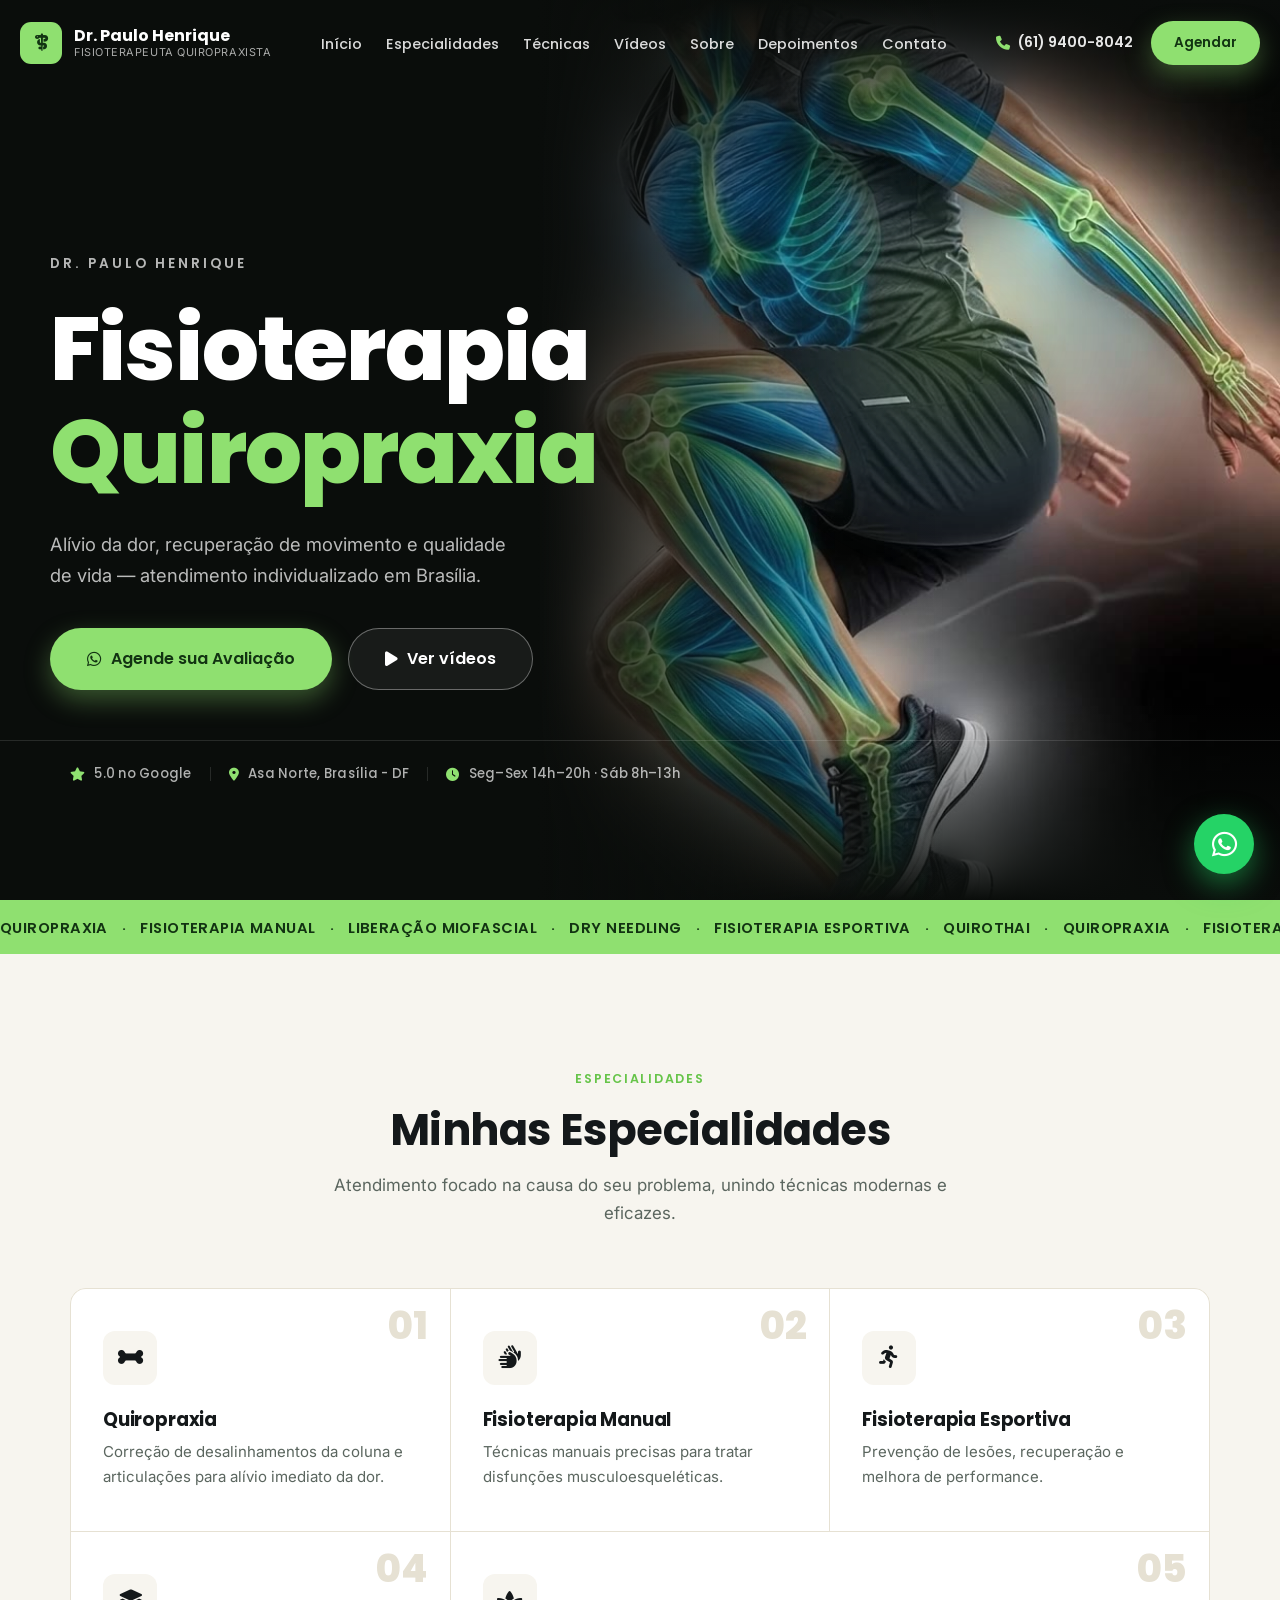
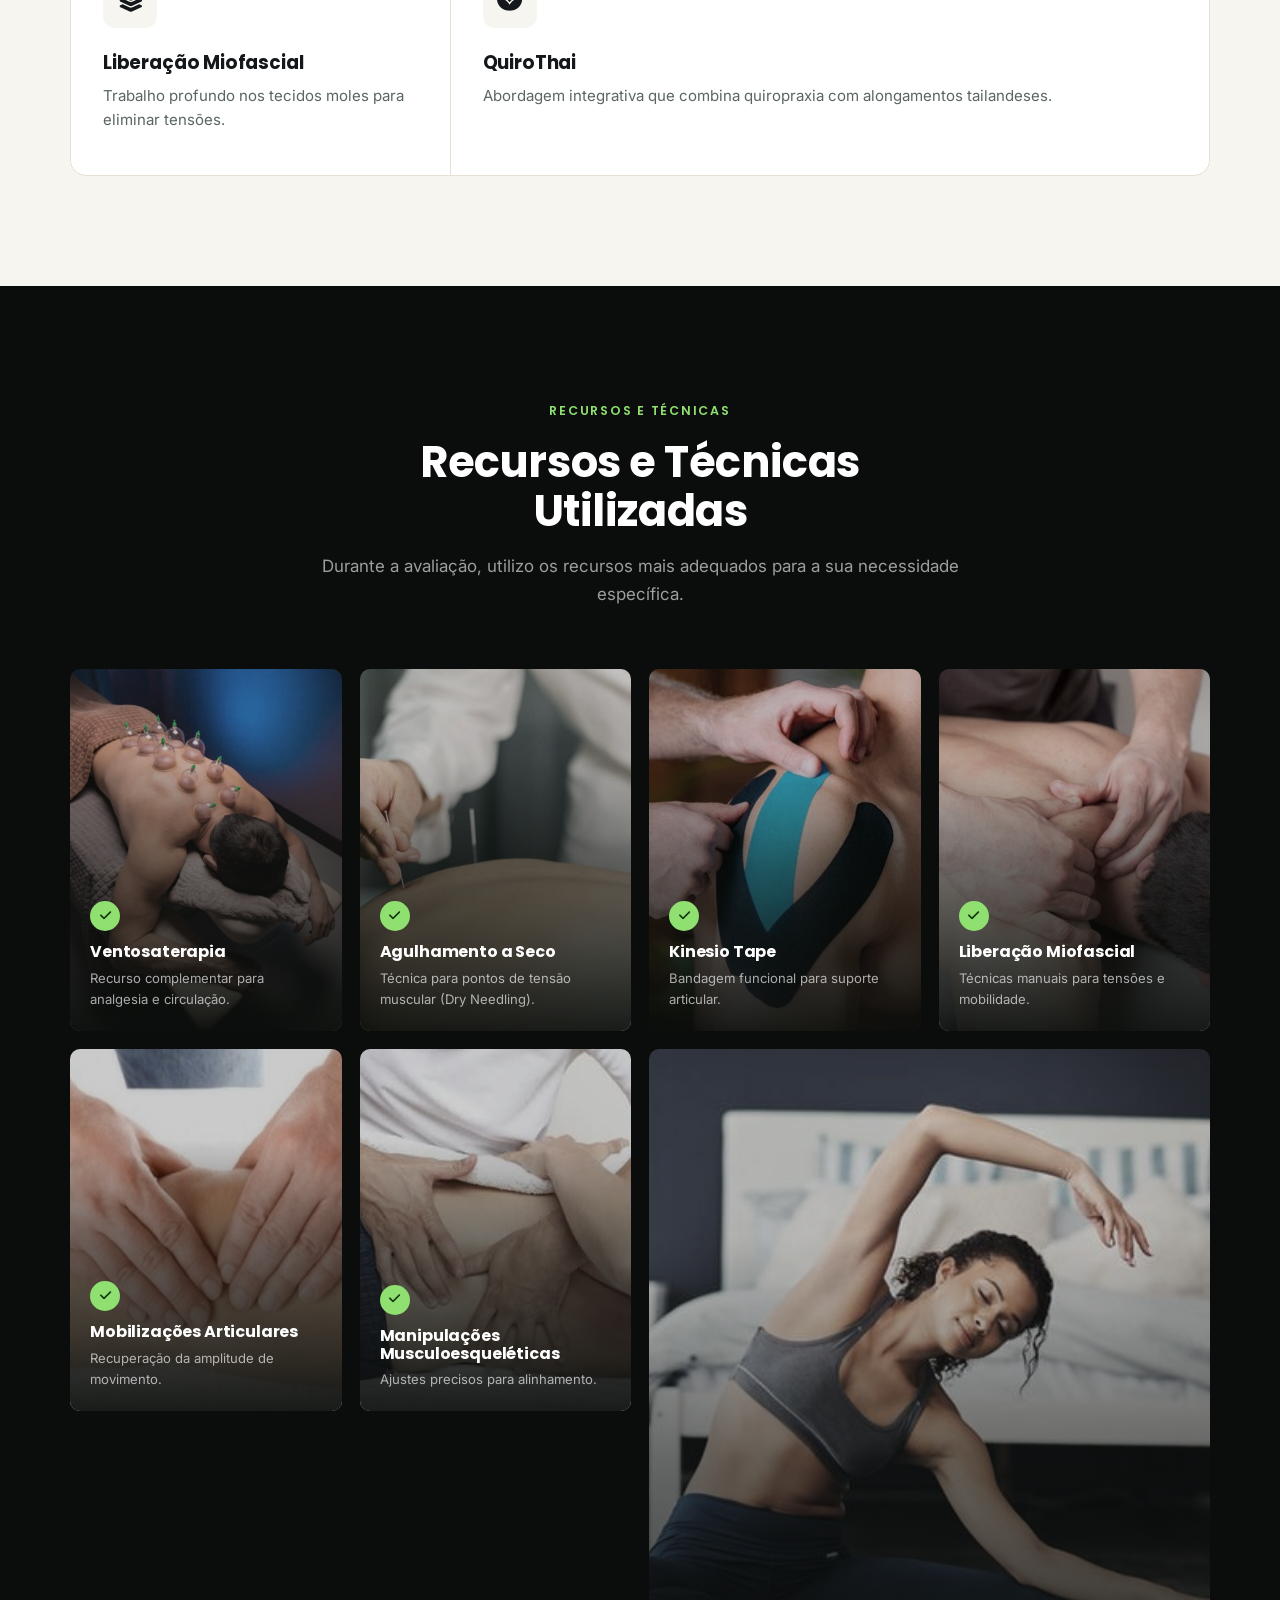
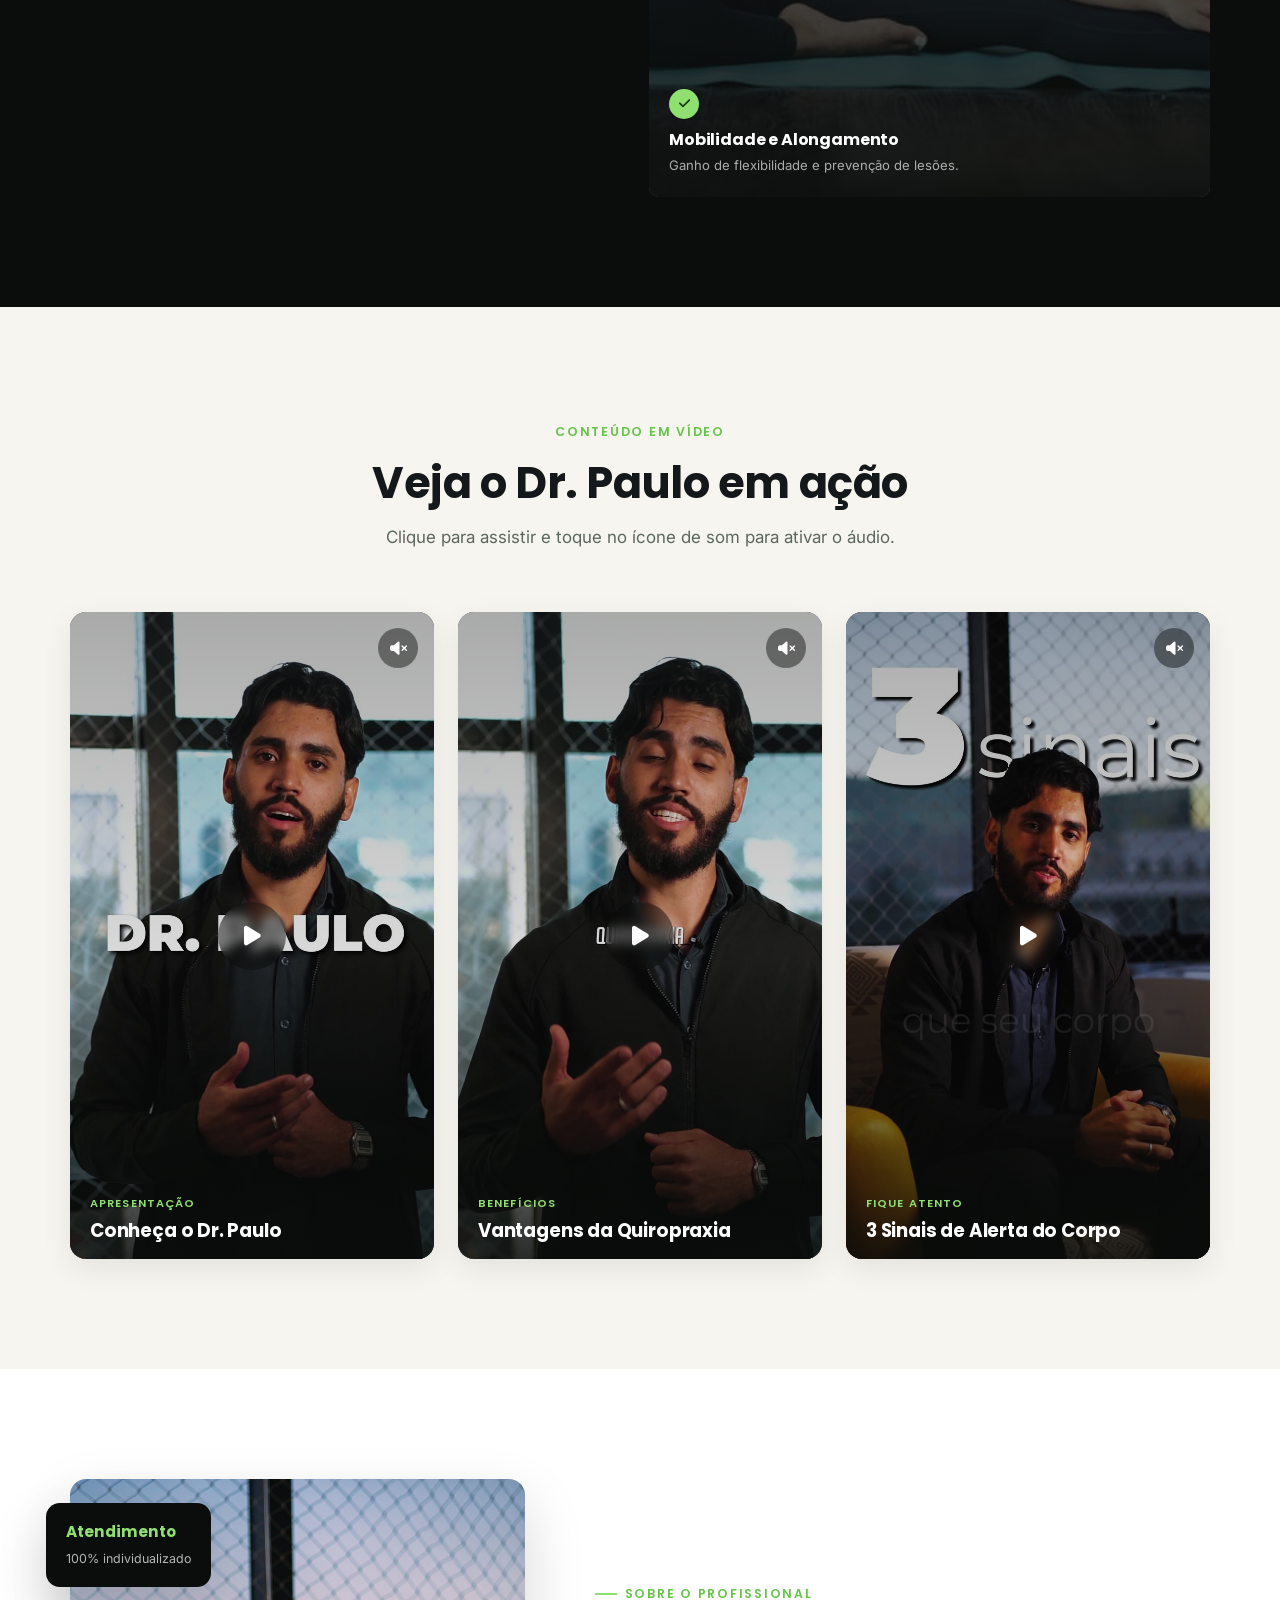
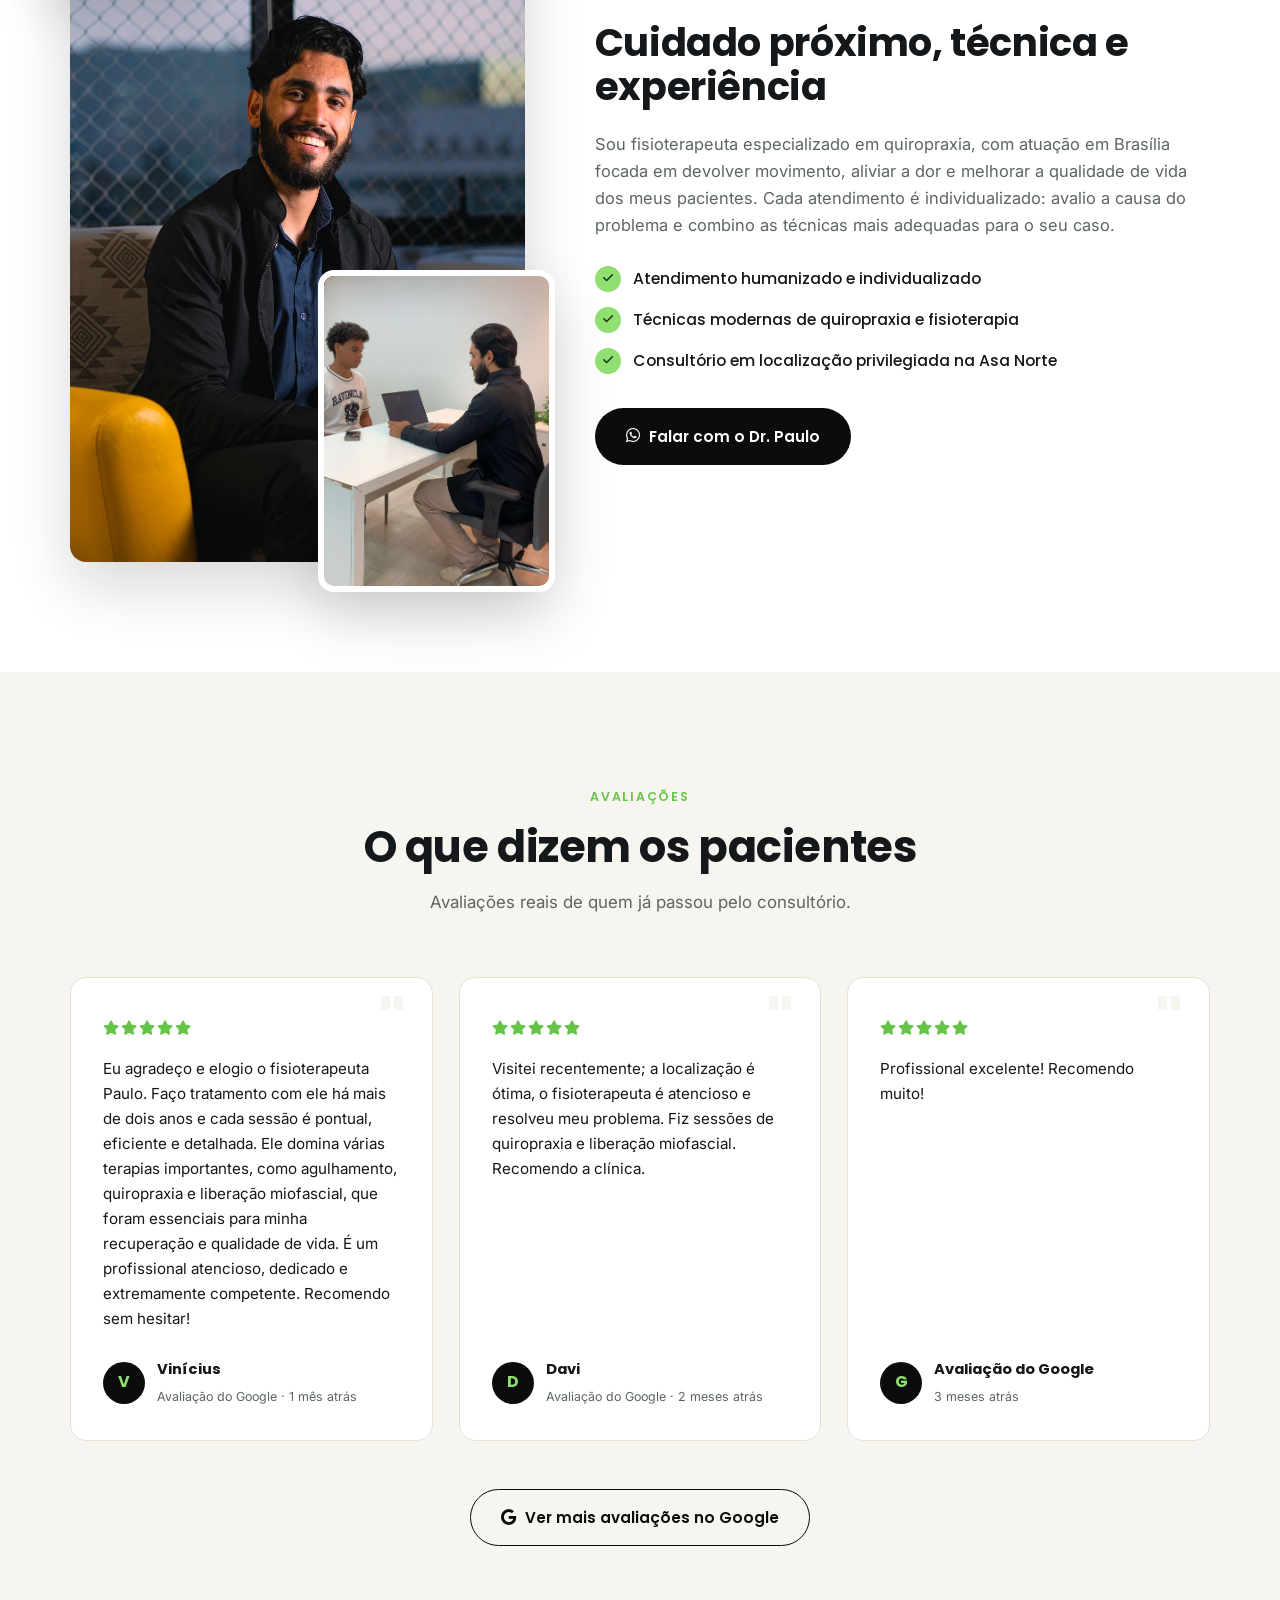
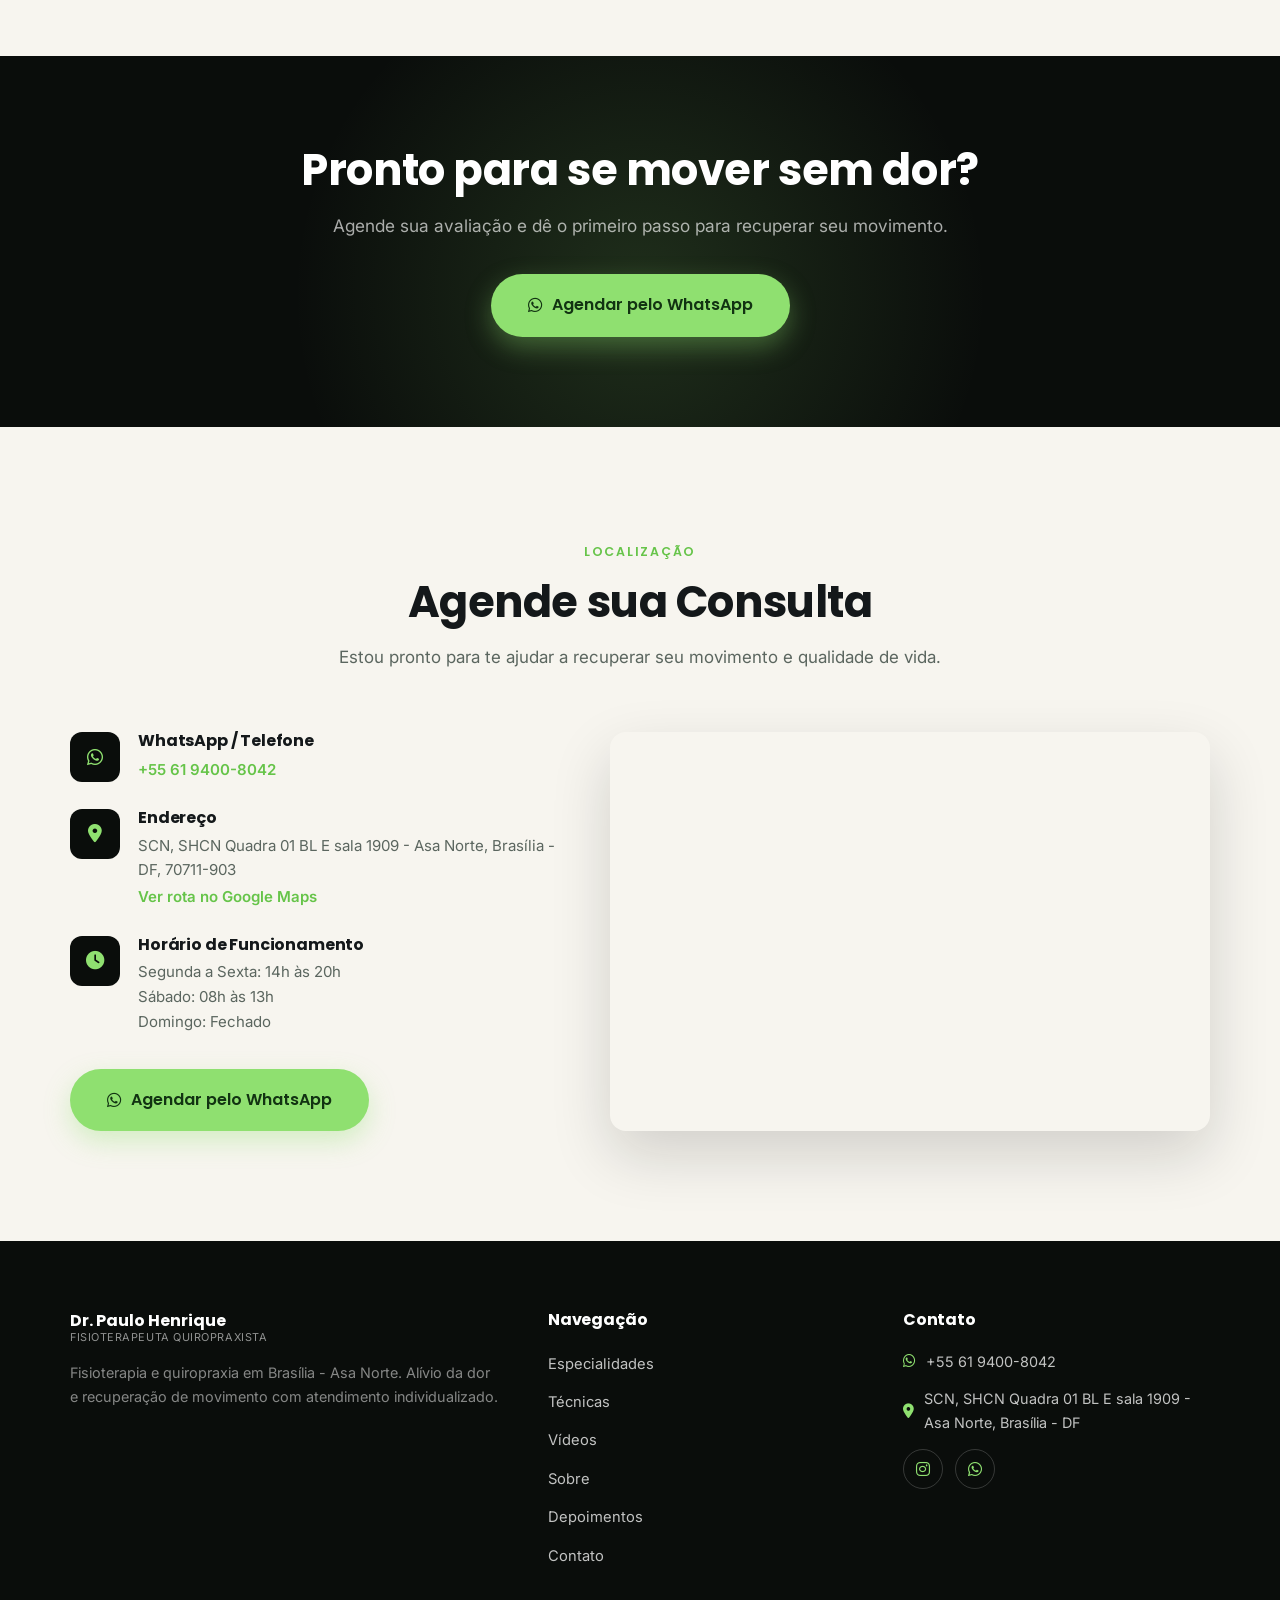
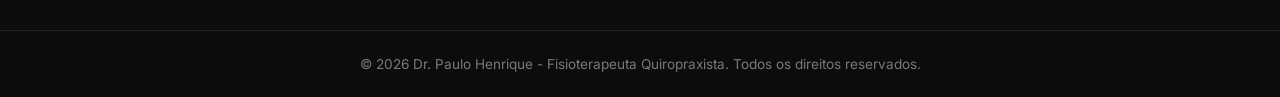
==== index.html @ fb4f1bc1 "Reformulação completa: design premium, responsivo, reels e nova paleta" ====
<!DOCTYPE html>
<html lang="pt-BR">
<head>
<meta charset="UTF-8">
<meta name="viewport" content="width=device-width, initial-scale=1.0">
<title>Dr. Paulo Henrique | Fisioterapeuta Quiropraxista em Brasília - Asa Norte</title>
<meta name="description" content="Dr. Paulo Henrique, Fisioterapeuta Quiropraxista em Brasília. Quiropraxia, fisioterapia manual, esportiva e liberação miofascial na Asa Norte. Agende sua avaliação pelo WhatsApp.">
<meta name="keywords" content="fisioterapeuta Brasília, quiropraxia Asa Norte, fisioterapia esportiva Brasília, quiropraxista DF, liberação miofascial Brasília, dry needling Brasília, fisioterapia manual Asa Norte">
<meta name="author" content="Dr. Paulo Henrique">
<meta name="robots" content="index, follow">
<link rel="canonical" href="https://drpaulohenrique.com.br/">

<meta property="og:type" content="website">
<meta property="og:title" content="Dr. Paulo Henrique | Fisioterapeuta Quiropraxista em Brasília">
<meta property="og:description" content="Alívio da dor, recuperação de movimento e qualidade de vida em Brasília. Quiropraxia, fisioterapia manual e esportiva na Asa Norte.">
<meta property="og:image" content="assets/img/dr-paulo-hero.jpg">
<meta property="og:locale" content="pt_BR">

<link rel="icon" type="image/png" href="assets/img/favicon.png">

<link rel="preconnect" href="https://fonts.googleapis.com">
<link rel="preconnect" href="https://fonts.gstatic.com" crossorigin>
<link href="https://fonts.googleapis.com/css2?family=Inter:wght@400;500;600&family=Poppins:wght@500;600;700;800;900&display=swap" rel="stylesheet">

<link rel="stylesheet" href="https://cdnjs.cloudflare.com/ajax/libs/font-awesome/6.5.1/css/all.min.css" integrity="sha512-DTOQO9RWCH3ppGqcWaEA1BIZOC6xxalwEsw9c2QQeAIftl+Vegovlnee1c9QX4TctnWMn13TZye+giMm8e2LwA==" crossorigin="anonymous" referrerpolicy="no-referrer">

<link rel="stylesheet" href="css/style.css">

<script type="application/ld+json">
{
  "@context": "https://schema.org",
  "@type": "Physician",
  "name": "Dr. Paulo Henrique - Fisioterapeuta Quiropraxista",
  "image": "assets/img/dr-paulo-hero.jpg",
  "medicalSpecialty": "Physiotherapy",
  "telephone": "+55-61-9400-8042",
  "priceRange": "$$",
  "address": {
    "@type": "PostalAddress",
    "streetAddress": "SCN, SHCN Quadra 01 BL E sala 1909 - Asa Norte",
    "addressLocality": "Brasília",
    "addressRegion": "DF",
    "postalCode": "70711-903",
    "addressCountry": "BR"
  },
  "geo": { "@type": "GeoCoordinates", "latitude": -15.7876775, "longitude": -47.8824823 },
  "url": "https://drpaulohenrique.com.br/",
  "openingHoursSpecification": [
    { "@type": "OpeningHoursSpecification", "dayOfWeek": ["Monday","Tuesday","Wednesday","Thursday","Friday"], "opens": "14:00", "closes": "20:00" },
    { "@type": "OpeningHoursSpecification", "dayOfWeek": "Saturday", "opens": "08:00", "closes": "13:00" }
  ]
}
</script>
</head>
<body>

<!-- HEADER -->
<header class="header" id="header">
  <div class="container header__inner">
    <a href="#topo" class="logo">
      <span class="logo__icon"><i class="fa-solid fa-staff-snake"></i></span>
      <span class="logo__text">Dr. Paulo Henrique<small>Fisioterapeuta Quiropraxista</small></span>
    </a>

    <nav class="nav" id="nav">
      <ul class="nav__list">
        <li><a href="#topo" class="nav__link">Início</a></li>
        <li><a href="#especialidades" class="nav__link">Especialidades</a></li>
        <li><a href="#tecnicas" class="nav__link">Técnicas</a></li>
        <li><a href="#videos" class="nav__link">Vídeos</a></li>
        <li><a href="#sobre" class="nav__link">Sobre</a></li>
        <li><a href="#depoimentos" class="nav__link">Depoimentos</a></li>
        <li><a href="#contato" class="nav__link">Contato</a></li>
      </ul>
    </nav>

    <div class="header__actions">
      <a href="tel:+556194008042" class="header__phone"><i class="fa-solid fa-phone"></i> (61) 9400-8042</a>
      <a href="https://wa.me/556194008042?text=Ol%C3%A1%2C%20Dr.%20Paulo%21%20Gostaria%20de%20agendar%20uma%20avalia%C3%A7%C3%A3o." target="_blank" rel="noopener" class="btn btn--accent btn--sm">Agendar</a>
      <button class="nav__toggle" id="navToggle" aria-label="Abrir menu">
        <span></span><span></span><span></span>
      </button>
    </div>
  </div>
</header>

<main id="topo">

  <!-- HERO -->
  <section class="hero">
    <div class="hero__curtain"></div>

    <div class="hero__video-wrap">
      <video class="hero__video" autoplay muted loop playsinline poster="assets/img/hero-movimento-poster.jpg">
        <source src="assets/video/hero-movimento.mp4" type="video/mp4">
      </video>
      <div class="hero__video-fade"></div>
      <div class="hero__glow"></div>
    </div>

    <div class="container hero__inner">
      <div class="hero__content">
        <span class="hero__kicker">Dr. Paulo Henrique</span>
        <h1 class="hero__title">
          <span class="hero__title-line">Fisioterapia</span>
          <span class="hero__title-line hero__title-line--accent">Quiropraxia</span>
        </h1>
        <p class="hero__subtitle">Alívio da dor, recuperação de movimento e qualidade de vida — atendimento individualizado em Brasília.</p>

        <div class="hero__cta">
          <a href="https://wa.me/556194008042?text=Ol%C3%A1%2C%20Dr.%20Paulo%21%20Gostaria%20de%20agendar%20uma%20avalia%C3%A7%C3%A3o." target="_blank" rel="noopener" class="btn btn--accent btn--lg">
            <i class="fa-brands fa-whatsapp"></i> Agende sua Avaliação
          </a>
          <a href="#videos" class="btn btn--ghost btn--lg">
            <i class="fa-solid fa-play"></i> Ver vídeos
          </a>
        </div>
      </div>
    </div>

    <div class="hero__meta">
      <div class="container hero__meta-inner">
        <span class="hero__meta-item"><i class="fa-solid fa-star"></i> 5.0 no Google</span>
        <span class="hero__meta-divider"></span>
        <span class="hero__meta-item"><i class="fa-solid fa-location-dot"></i> Asa Norte, Brasília - DF</span>
        <span class="hero__meta-divider"></span>
        <span class="hero__meta-item"><i class="fa-solid fa-clock"></i> Seg–Sex 14h–20h · Sáb 8h–13h</span>
      </div>
    </div>
  </section>

  <!-- MARQUEE -->
  <div class="marquee">
    <div class="marquee__track">
      <span>Quiropraxia</span><span>·</span><span>Fisioterapia Manual</span><span>·</span><span>Liberação Miofascial</span><span>·</span><span>Dry Needling</span><span>·</span><span>Fisioterapia Esportiva</span><span>·</span><span>QuiroThai</span><span>·</span>
      <span>Quiropraxia</span><span>·</span><span>Fisioterapia Manual</span><span>·</span><span>Liberação Miofascial</span><span>·</span><span>Dry Needling</span><span>·</span><span>Fisioterapia Esportiva</span><span>·</span><span>QuiroThai</span><span>·</span>
    </div>
  </div>

  <!-- ESPECIALIDADES -->
  <section class="section" id="especialidades">
    <div class="container">
      <div class="section__head">
        <span class="eyebrow">Especialidades</span>
        <h2>Minhas Especialidades</h2>
        <p>Atendimento focado na causa do seu problema, unindo técnicas modernas e eficazes.</p>
      </div>

      <div class="cards-grid">
        <article class="card">
          <span class="card__num">01</span>
          <div class="card__icon"><i class="fa-solid fa-bone"></i></div>
          <h3>Quiropraxia</h3>
          <p>Correção de desalinhamentos da coluna e articulações para alívio imediato da dor.</p>
        </article>
        <article class="card">
          <span class="card__num">02</span>
          <div class="card__icon"><i class="fa-solid fa-hands"></i></div>
          <h3>Fisioterapia Manual</h3>
          <p>Técnicas manuais precisas para tratar disfunções musculoesqueléticas.</p>
        </article>
        <article class="card">
          <span class="card__num">03</span>
          <div class="card__icon"><i class="fa-solid fa-person-running"></i></div>
          <h3>Fisioterapia Esportiva</h3>
          <p>Prevenção de lesões, recuperação e melhora de performance.</p>
        </article>
        <article class="card">
          <span class="card__num">04</span>
          <div class="card__icon"><i class="fa-solid fa-layer-group"></i></div>
          <h3>Liberação Miofascial</h3>
          <p>Trabalho profundo nos tecidos moles para eliminar tensões.</p>
        </article>
        <article class="card">
          <span class="card__num">05</span>
          <div class="card__icon"><i class="fa-solid fa-spa"></i></div>
          <h3>QuiroThai</h3>
          <p>Abordagem integrativa que combina quiropraxia com alongamentos tailandeses.</p>
        </article>
      </div>
    </div>
  </section>

  <!-- RECURSOS E TÉCNICAS -->
  <section class="section section--dark" id="tecnicas">
    <div class="container">
      <div class="section__head section__head--dark">
        <span class="eyebrow eyebrow--light">Recursos e Técnicas</span>
        <h2>Recursos e Técnicas Utilizadas</h2>
        <p>Durante a avaliação, utilizo os recursos mais adequados para a sua necessidade específica.</p>
      </div>

      <div class="tech-grid">
        <div class="tech-tile">
          <img src="assets/img/ventosaterapia.jpg" alt="Ventosaterapia aplicada pelo Dr. Paulo Henrique" loading="lazy">
          <div class="tech-tile__overlay">
            <span class="tech-tile__check"><i class="fa-solid fa-check"></i></span>
            <h3>Ventosaterapia</h3>
            <p>Recurso complementar para analgesia e circulação.</p>
          </div>
        </div>
        <div class="tech-tile">
          <img src="assets/img/agulhamento-seco.jpg" alt="Agulhamento a seco (Dry Needling)" loading="lazy">
          <div class="tech-tile__overlay">
            <span class="tech-tile__check"><i class="fa-solid fa-check"></i></span>
            <h3>Agulhamento a Seco</h3>
            <p>Técnica para pontos de tensão muscular (Dry Needling).</p>
          </div>
        </div>
        <div class="tech-tile">
          <img src="assets/img/kinesio-tape.jpg" alt="Aplicação de Kinesio Tape" loading="lazy">
          <div class="tech-tile__overlay">
            <span class="tech-tile__check"><i class="fa-solid fa-check"></i></span>
            <h3>Kinesio Tape</h3>
            <p>Bandagem funcional para suporte articular.</p>
          </div>
        </div>
        <div class="tech-tile">
          <img src="assets/img/liberacao-miofascial.jpg" alt="Liberação miofascial" loading="lazy">
          <div class="tech-tile__overlay">
            <span class="tech-tile__check"><i class="fa-solid fa-check"></i></span>
            <h3>Liberação Miofascial</h3>
            <p>Técnicas manuais para tensões e mobilidade.</p>
          </div>
        </div>
        <div class="tech-tile">
          <img src="assets/img/mobilizacao-articular.jpg" alt="Mobilização articular manual" loading="lazy">
          <div class="tech-tile__overlay">
            <span class="tech-tile__check"><i class="fa-solid fa-check"></i></span>
            <h3>Mobilizações Articulares</h3>
            <p>Recuperação da amplitude de movimento.</p>
          </div>
        </div>
        <div class="tech-tile">
          <img src="assets/img/quiropraxia.jpg" alt="Manipulação musculoesquelética / quiropraxia" loading="lazy">
          <div class="tech-tile__overlay">
            <span class="tech-tile__check"><i class="fa-solid fa-check"></i></span>
            <h3>Manipulações Musculoesqueléticas</h3>
            <p>Ajustes precisos para alinhamento.</p>
          </div>
        </div>
        <div class="tech-tile tech-tile--wide">
          <img src="assets/img/alongamento.jpg" alt="Técnicas de mobilidade e alongamento" loading="lazy">
          <div class="tech-tile__overlay">
            <span class="tech-tile__check"><i class="fa-solid fa-check"></i></span>
            <h3>Mobilidade e Alongamento</h3>
            <p>Ganho de flexibilidade e prevenção de lesões.</p>
          </div>
        </div>
      </div>
    </div>
  </section>

  <!-- VÍDEOS / REELS -->
  <section class="section" id="videos">
    <div class="container">
      <div class="section__head">
        <span class="eyebrow">Conteúdo em vídeo</span>
        <h2>Veja o Dr. Paulo em ação</h2>
        <p>Clique para assistir e toque no ícone de som para ativar o áudio.</p>
      </div>

      <div class="reels-grid">
        <article class="reel-card" data-reel>
          <video class="reel-card__video" muted loop playsinline preload="none" poster="assets/img/reel-1-poster.jpg" data-src="assets/video/reel-1-apresentacao.mp4"></video>
          <div class="reel-card__gradient"></div>
          <button class="reel-card__sound" data-sound-toggle aria-label="Ativar som"><i class="fa-solid fa-volume-xmark"></i></button>
          <button class="reel-card__play" data-play-toggle aria-label="Reproduzir vídeo"><i class="fa-solid fa-play"></i></button>
          <div class="reel-card__info">
            <span class="reel-card__tag">Apresentação</span>
            <h3>Conheça o Dr. Paulo</h3>
          </div>
        </article>

        <article class="reel-card" data-reel>
          <video class="reel-card__video" muted loop playsinline preload="none" poster="assets/img/reel-2-poster.jpg" data-src="assets/video/reel-2-vantagens.mp4"></video>
          <div class="reel-card__gradient"></div>
          <button class="reel-card__sound" data-sound-toggle aria-label="Ativar som"><i class="fa-solid fa-volume-xmark"></i></button>
          <button class="reel-card__play" data-play-toggle aria-label="Reproduzir vídeo"><i class="fa-solid fa-play"></i></button>
          <div class="reel-card__info">
            <span class="reel-card__tag">Benefícios</span>
            <h3>Vantagens da Quiropraxia</h3>
          </div>
        </article>

        <article class="reel-card" data-reel>
          <video class="reel-card__video" muted loop playsinline preload="none" poster="assets/img/reel-3-poster.jpg" data-src="assets/video/reel-3-sinais.mp4"></video>
          <div class="reel-card__gradient"></div>
          <button class="reel-card__sound" data-sound-toggle aria-label="Ativar som"><i class="fa-solid fa-volume-xmark"></i></button>
          <button class="reel-card__play" data-play-toggle aria-label="Reproduzir vídeo"><i class="fa-solid fa-play"></i></button>
          <div class="reel-card__info">
            <span class="reel-card__tag">Fique atento</span>
            <h3>3 Sinais de Alerta do Corpo</h3>
          </div>
        </article>
      </div>
    </div>
  </section>

  <!-- SOBRE -->
  <section class="section section--alt" id="sobre">
    <div class="container about__inner">
      <div class="about__media">
        <img src="assets/img/dr-paulo-sobre.jpg" alt="Dr. Paulo Henrique, fisioterapeuta e quiropraxista" loading="lazy">
        <img src="assets/img/consultorio-atendimento.jpg" alt="Dr. Paulo Henrique atendendo paciente em consultório em Brasília" class="about__media-sub" loading="lazy">
        <div class="about__badge">
          <strong>Atendimento</strong>
          <span>100% individualizado</span>
        </div>
      </div>
      <div class="about__content">
        <span class="eyebrow">Sobre o profissional</span>
        <h2>Cuidado próximo, técnica e experiência</h2>
        <p>Sou fisioterapeuta especializado em quiropraxia, com atuação em Brasília focada em devolver movimento, aliviar a dor e melhorar a qualidade de vida dos meus pacientes. Cada atendimento é individualizado: avalio a causa do problema e combino as técnicas mais adequadas para o seu caso.</p>
        <ul class="about__list">
          <li><i class="fa-solid fa-check"></i> Atendimento humanizado e individualizado</li>
          <li><i class="fa-solid fa-check"></i> Técnicas modernas de quiropraxia e fisioterapia</li>
          <li><i class="fa-solid fa-check"></i> Consultório em localização privilegiada na Asa Norte</li>
        </ul>
        <a href="https://wa.me/556194008042?text=Ol%C3%A1%2C%20Dr.%20Paulo%21%20Gostaria%20de%20agendar%20uma%20avalia%C3%A7%C3%A3o." target="_blank" rel="noopener" class="btn btn--primary">
          <i class="fa-brands fa-whatsapp"></i> Falar com o Dr. Paulo
        </a>
      </div>
    </div>
  </section>

  <!-- DEPOIMENTOS -->
  <section class="section" id="depoimentos">
    <div class="container">
      <div class="section__head">
        <span class="eyebrow">Avaliações</span>
        <h2>O que dizem os pacientes</h2>
        <p>Avaliações reais de quem já passou pelo consultório.</p>
      </div>

      <div class="testimonials-grid">
        <article class="testimonial">
          <span class="testimonial__quote">"</span>
          <div class="testimonial__stars">
            <i class="fa-solid fa-star"></i><i class="fa-solid fa-star"></i><i class="fa-solid fa-star"></i><i class="fa-solid fa-star"></i><i class="fa-solid fa-star"></i>
          </div>
          <p>Eu agradeço e elogio o fisioterapeuta Paulo. Faço tratamento com ele há mais de dois anos e cada sessão é pontual, eficiente e detalhada. Ele domina várias terapias importantes, como agulhamento, quiropraxia e liberação miofascial, que foram essenciais para minha recuperação e qualidade de vida. É um profissional atencioso, dedicado e extremamente competente. Recomendo sem hesitar!</p>
          <div class="testimonial__author">
            <span class="testimonial__avatar">V</span>
            <div>
              <strong>Vinícius</strong>
              <small>Avaliação do Google · 1 mês atrás</small>
            </div>
          </div>
        </article>

        <article class="testimonial">
          <span class="testimonial__quote">"</span>
          <div class="testimonial__stars">
            <i class="fa-solid fa-star"></i><i class="fa-solid fa-star"></i><i class="fa-solid fa-star"></i><i class="fa-solid fa-star"></i><i class="fa-solid fa-star"></i>
          </div>
          <p>Visitei recentemente; a localização é ótima, o fisioterapeuta é atencioso e resolveu meu problema. Fiz sessões de quiropraxia e liberação miofascial. Recomendo a clínica.</p>
          <div class="testimonial__author">
            <span class="testimonial__avatar">D</span>
            <div>
              <strong>Davi</strong>
              <small>Avaliação do Google · 2 meses atrás</small>
            </div>
          </div>
        </article>

        <article class="testimonial">
          <span class="testimonial__quote">"</span>
          <div class="testimonial__stars">
            <i class="fa-solid fa-star"></i><i class="fa-solid fa-star"></i><i class="fa-solid fa-star"></i><i class="fa-solid fa-star"></i><i class="fa-solid fa-star"></i>
          </div>
          <p>Profissional excelente! Recomendo muito!</p>
          <div class="testimonial__author">
            <span class="testimonial__avatar">G</span>
            <div>
              <strong>Avaliação do Google</strong>
              <small>3 meses atrás</small>
            </div>
          </div>
        </article>
      </div>

      <div class="testimonials-cta">
        <a href="https://www.google.com/maps/place/Dr.+Paulo+Henrique+%7C+Fisioterapeuta+Quiropraxista/@-15.7876775,-47.8824823,901m/data=!3m2!1e3!4b1!4m6!3m5!1s0x935a3b0025c4c289:0x2cf89ba0f6b8737b!8m2!3d-15.7876775!4d-47.8824823!16s%2Fg%2F11x6wg4_vq?entry=ttu" target="_blank" rel="noopener" class="btn btn--outline">
          <i class="fa-brands fa-google"></i> Ver mais avaliações no Google
        </a>
      </div>
    </div>
  </section>

  <!-- CTA BAND -->
  <section class="cta-band">
    <div class="container cta-band__inner">
      <h2>Pronto para se mover sem dor?</h2>
      <p>Agende sua avaliação e dê o primeiro passo para recuperar seu movimento.</p>
      <a href="https://wa.me/556194008042?text=Ol%C3%A1%2C%20Dr.%20Paulo%21%20Gostaria%20de%20agendar%20uma%20avalia%C3%A7%C3%A3o." target="_blank" rel="noopener" class="btn btn--accent btn--lg">
        <i class="fa-brands fa-whatsapp"></i> Agendar pelo WhatsApp
      </a>
    </div>
  </section>

  <!-- CONTATO -->
  <section class="section" id="contato">
    <div class="container">
      <div class="section__head">
        <span class="eyebrow">Localização</span>
        <h2>Agende sua Consulta</h2>
        <p>Estou pronto para te ajudar a recuperar seu movimento e qualidade de vida.</p>
      </div>

      <div class="contact__grid">
        <div class="contact__info">
          <div class="info-item">
            <div class="info-item__icon"><i class="fa-brands fa-whatsapp"></i></div>
            <div>
              <h3>WhatsApp / Telefone</h3>
              <a href="https://wa.me/556194008042" target="_blank" rel="noopener">+55 61 9400-8042</a>
            </div>
          </div>
          <div class="info-item">
            <div class="info-item__icon"><i class="fa-solid fa-location-dot"></i></div>
            <div>
              <h3>Endereço</h3>
              <p>SCN, SHCN Quadra 01 BL E sala 1909 - Asa Norte, Brasília - DF, 70711-903</p>
              <a href="https://www.google.com/maps/place/Dr.+Paulo+Henrique+%7C+Fisioterapeuta+Quiropraxista/@-15.7876775,-47.8824823,901m/data=!3m2!1e3!4b1!4m6!3m5!1s0x935a3b0025c4c289:0x2cf89ba0f6b8737b!8m2!3d-15.7876775!4d-47.8824823!16s%2Fg%2F11x6wg4_vq?entry=ttu" target="_blank" rel="noopener">Ver rota no Google Maps</a>
            </div>
          </div>
          <div class="info-item">
            <div class="info-item__icon"><i class="fa-solid fa-clock"></i></div>
            <div>
              <h3>Horário de Funcionamento</h3>
              <p>Segunda a Sexta: 14h às 20h<br>Sábado: 08h às 13h<br>Domingo: Fechado</p>
            </div>
          </div>

          <a href="https://wa.me/556194008042?text=Ol%C3%A1%2C%20Dr.%20Paulo%21%20Gostaria%20de%20agendar%20uma%20avalia%C3%A7%C3%A3o." target="_blank" rel="noopener" class="btn btn--accent btn--lg contact__cta">
            <i class="fa-brands fa-whatsapp"></i> Agendar pelo WhatsApp
          </a>
        </div>

        <div class="contact__map">
          <iframe
            src="https://www.google.com/maps?q=-15.7876775,-47.8824823&z=16&output=embed"
            width="100%" height="100%" style="border:0;" allowfullscreen="" loading="lazy"
            referrerpolicy="no-referrer-when-downgrade"
            title="Localização do consultório do Dr. Paulo Henrique na Asa Norte, Brasília">
          </iframe>
        </div>
      </div>
    </div>
  </section>

</main>

<!-- FOOTER -->
<footer class="footer">
  <div class="container footer__inner">
    <div class="footer__brand">
      <span class="logo__text logo__text--light">Dr. Paulo Henrique<small>Fisioterapeuta Quiropraxista</small></span>
      <p>Fisioterapia e quiropraxia em Brasília - Asa Norte. Alívio da dor e recuperação de movimento com atendimento individualizado.</p>
    </div>

    <div class="footer__links">
      <h4>Navegação</h4>
      <ul>
        <li><a href="#especialidades">Especialidades</a></li>
        <li><a href="#tecnicas">Técnicas</a></li>
        <li><a href="#videos">Vídeos</a></li>
        <li><a href="#sobre">Sobre</a></li>
        <li><a href="#depoimentos">Depoimentos</a></li>
        <li><a href="#contato">Contato</a></li>
      </ul>
    </div>

    <div class="footer__contact">
      <h4>Contato</h4>
      <p><i class="fa-brands fa-whatsapp"></i> +55 61 9400-8042</p>
      <p><i class="fa-solid fa-location-dot"></i> SCN, SHCN Quadra 01 BL E sala 1909 - Asa Norte, Brasília - DF</p>
      <div class="footer__social">
        <a href="#" aria-label="Instagram"><i class="fa-brands fa-instagram"></i></a>
        <a href="https://wa.me/556194008042" target="_blank" rel="noopener" aria-label="WhatsApp"><i class="fa-brands fa-whatsapp"></i></a>
      </div>
    </div>
  </div>
  <div class="footer__bottom">
    <div class="container">
      <p>&copy; <span id="year"></span> Dr. Paulo Henrique - Fisioterapeuta Quiropraxista. Todos os direitos reservados.</p>
    </div>
  </div>
</footer>

<!-- WHATSAPP FLUTUANTE -->
<a href="https://wa.me/556194008042?text=Ol%C3%A1%2C%20Dr.%20Paulo%21%20Gostaria%20de%20agendar%20uma%20avalia%C3%A7%C3%A3o." target="_blank" rel="noopener" class="whatsapp-float" aria-label="Falar no WhatsApp">
  <i class="fa-brands fa-whatsapp"></i>
</a>

<script src="js/script.js"></script>
</body>
</html>
---- css/style.css ----
/* ==========================================================================
   Dr. Paulo Henrique - Fisioterapeuta Quiropraxista
   Premium editorial design system
   ========================================================================== */

:root {
  --ink: #0A0D0B;
  --ink-soft: #12160F;
  --ink-line: rgba(255,255,255,0.12);
  --paper: #F7F5EF;
  --white: #FFFFFF;
  --text-dark: #14181A;
  --text-muted: #5B665F;
  --line: #E6E1D3;

  --accent: #8FE070;
  --accent-dark: #66C449;
  --accent-ink: #123312;
  --cyan: #4DD9E8;

  --font-display: 'Poppins', sans-serif;
  --font-body: 'Inter', sans-serif;

  --radius: 16px;
  --radius-sm: 10px;
  --shadow: 0 10px 30px rgba(10, 13, 11, 0.08);
  --shadow-lg: 0 24px 60px rgba(10, 13, 11, 0.16);
  --ease: cubic-bezier(.16,1,.3,1);
}

* { margin: 0; padding: 0; box-sizing: border-box; }

html { scroll-behavior: smooth; overflow-x: hidden; }

body {
  font-family: var(--font-body);
  color: var(--text-dark);
  background: var(--paper);
  line-height: 1.65;
  overflow-x: hidden;
  width: 100%;
}

img { max-width: 100%; display: block; }
a { text-decoration: none; color: inherit; }
ul { list-style: none; }

h1, h2, h3, h4 { font-family: var(--font-display); color: var(--text-dark); line-height: 1.15; font-weight: 700; letter-spacing: -0.01em; }

.container {
  width: 100%;
  max-width: 1180px;
  margin: 0 auto;
  padding: 0 20px;
}

/* ---------- Buttons ---------- */
.btn {
  display: inline-flex;
  align-items: center;
  justify-content: center;
  gap: 9px;
  padding: 15px 30px;
  border-radius: 50px;
  font-family: var(--font-display);
  font-weight: 600;
  font-size: 0.95rem;
  border: 1.5px solid transparent;
  cursor: pointer;
  transition: transform 0.25s var(--ease), box-shadow 0.25s var(--ease), background 0.25s var(--ease), color 0.25s var(--ease), border-color 0.25s var(--ease);
  white-space: nowrap;
}
.btn i { font-size: 1.05em; }
.btn--accent {
  background: var(--accent);
  color: var(--accent-ink);
  box-shadow: 0 10px 26px rgba(143, 224, 112, 0.35);
}
.btn--accent:hover { background: var(--accent-dark); transform: translateY(-2px); box-shadow: 0 14px 30px rgba(143, 224, 112, 0.45); }
.btn--primary { background: var(--ink); color: var(--white); }
.btn--primary:hover { background: var(--ink-soft); transform: translateY(-2px); }
.btn--outline { border-color: var(--ink); color: var(--ink); background: transparent; }
.btn--outline:hover { background: var(--ink); color: var(--white); }
.btn--ghost { border-color: rgba(255,255,255,0.35); color: var(--white); background: rgba(255,255,255,0.06); backdrop-filter: blur(6px); }
.btn--ghost:hover { border-color: var(--white); background: rgba(255,255,255,0.14); transform: translateY(-2px); }
.btn--lg { padding: 17px 36px; font-size: 1rem; }
.btn--sm { padding: 10px 22px; font-size: 0.85rem; }

/* ---------- Section shell ---------- */
.eyebrow {
  display: inline-flex;
  align-items: center;
  gap: 8px;
  font-family: var(--font-display);
  font-weight: 600;
  font-size: 0.78rem;
  letter-spacing: 0.14em;
  text-transform: uppercase;
  color: var(--accent-dark);
  margin-bottom: 16px;
}
.eyebrow::before { content: ''; width: 22px; height: 2px; background: var(--accent); display: inline-block; }
.eyebrow--light { color: var(--accent); }

.section { padding: 110px 0; }
.section--alt { background: var(--white); }
.section--dark { background: var(--ink); color: rgba(255,255,255,0.85); }
.section--dark h2, .section--dark h3 { color: var(--white); }

.section__head { max-width: 640px; margin: 0 auto 60px; text-align: center; }
.section__head .eyebrow { justify-content: center; }
.section__head .eyebrow::before { display: none; }
.section__head h2 { font-size: clamp(2rem, 3.4vw, 2.7rem); margin-bottom: 16px; }
.section__head p { color: var(--text-muted); font-size: 1.06rem; }
.section__head--dark p { color: rgba(255,255,255,0.6); }

/* ==========================================================================
   HEADER
   ========================================================================== */
.header {
  position: fixed;
  top: 0; left: 0; right: 0;
  z-index: 1000;
  background: transparent;
  border-bottom: 1px solid transparent;
  transition: background 0.35s var(--ease), border-color 0.35s var(--ease);
}
.header.is-scrolled {
  background: rgba(247, 245, 239, 0.92);
  backdrop-filter: blur(10px);
  border-bottom: 1px solid var(--line);
}

.header .container { max-width: 1280px; }

.header__inner {
  display: flex;
  align-items: center;
  justify-content: space-between;
  height: 86px;
  gap: 16px;
}

.logo { display: flex; align-items: center; gap: 12px; flex-shrink: 0; }
.logo__icon {
  width: 42px; height: 42px;
  background: var(--accent);
  color: var(--accent-ink);
  border-radius: 11px;
  display: flex; align-items: center; justify-content: center;
  font-size: 1.1rem;
  flex-shrink: 0;
}
.logo__text {
  display: flex;
  flex-direction: column;
  font-family: var(--font-display);
  font-weight: 700;
  font-size: 1rem;
  color: var(--white);
  line-height: 1.25;
  transition: color 0.35s var(--ease);
}
.logo__text small {
  font-family: var(--font-body);
  font-weight: 400;
  font-size: 0.68rem;
  color: rgba(255,255,255,0.65);
  text-transform: uppercase;
  letter-spacing: 0.05em;
  transition: color 0.35s var(--ease);
}
.header.is-scrolled .logo__text { color: var(--text-dark); }
.header.is-scrolled .logo__text small { color: var(--text-muted); }
.logo__text--light { color: var(--white); }
.logo__text--light small { color: rgba(255,255,255,0.55); }

.nav__list { display: flex; gap: 24px; }
.nav__link {
  font-family: var(--font-display);
  font-weight: 500;
  font-size: 0.9rem;
  color: rgba(255,255,255,0.85);
  position: relative;
  padding: 6px 0;
  transition: color 0.35s var(--ease);
}
.header.is-scrolled .nav__link { color: var(--text-dark); }
.nav__link:hover { color: var(--accent); }
.nav__link::after {
  content: '';
  position: absolute;
  left: 0; bottom: 0;
  width: 0; height: 2px;
  background: var(--accent);
  transition: width 0.25s var(--ease);
}
.nav__link:hover::after { width: 100%; }

.header__actions { display: flex; align-items: center; gap: 18px; }
.header__phone {
  display: flex; align-items: center; gap: 8px;
  font-family: var(--font-display);
  font-weight: 600;
  font-size: 0.88rem;
  color: rgba(255,255,255,0.9);
  white-space: nowrap;
  transition: color 0.35s var(--ease);
}
.header.is-scrolled .header__phone { color: var(--text-dark); }
.header__phone i { color: var(--accent); }

.nav__toggle {
  display: none;
  flex-direction: column;
  justify-content: center;
  gap: 5px;
  width: 40px; height: 40px;
  background: none;
  border: none;
  cursor: pointer;
}
.nav__toggle span {
  display: block;
  height: 2px;
  width: 100%;
  background: var(--white);
  border-radius: 2px;
  transition: transform 0.25s var(--ease), opacity 0.25s var(--ease), background 0.35s var(--ease);
}
.header.is-scrolled .nav__toggle span { background: var(--text-dark); }
.nav__toggle.active span:nth-child(1) { transform: translateY(7px) rotate(45deg); }
.nav__toggle.active span:nth-child(2) { opacity: 0; }
.nav__toggle.active span:nth-child(3) { transform: translateY(-7px) rotate(-45deg); }

/* ==========================================================================
   HERO
   ========================================================================== */
.hero {
  position: relative;
  min-height: 100vh;
  background: var(--ink);
  overflow: hidden;
  display: flex;
  flex-direction: column;
  justify-content: center;
  padding-top: 86px;
}

.hero__curtain {
  position: absolute;
  inset: 0;
  background: var(--ink);
  z-index: 6;
  animation: curtainReveal 1.7s var(--ease) forwards;
  animation-delay: 0.15s;
  pointer-events: none;
}
@keyframes curtainReveal {
  0% { opacity: 1; }
  55% { opacity: 1; }
  100% { opacity: 0; visibility: hidden; }
}

.hero__video-wrap {
  position: absolute;
  top: 0; right: 0; bottom: 0;
  width: 58%;
  z-index: 1;
  animation: heroVideoIn 2s var(--ease) forwards;
  transform: scale(1.12);
  opacity: 0;
}
@keyframes heroVideoIn {
  to { transform: scale(1); opacity: 1; }
}
.hero__video {
  width: 100%; height: 100%;
  object-fit: cover;
  object-position: 70% center;
  display: block;
}
.hero__video-fade {
  position: absolute;
  inset: 0;
  background:
    linear-gradient(90deg, var(--ink) 0%, rgba(10,13,11,0.55) 22%, rgba(10,13,11,0) 55%),
    linear-gradient(0deg, var(--ink) 0%, rgba(10,13,11,0) 22%, rgba(10,13,11,0) 78%, var(--ink) 100%);
}
.hero__glow {
  position: absolute;
  top: 10%; right: 10%;
  width: 480px; height: 480px;
  background: radial-gradient(circle, rgba(143,224,112,0.22) 0%, rgba(77,217,232,0.08) 45%, transparent 72%);
  filter: blur(10px);
  pointer-events: none;
}

.hero__inner { position: relative; z-index: 3; padding: 70px 0 50px; }

.hero__content { max-width: 620px; }
.hero__content > * { opacity: 0; animation: heroTextUp 1s var(--ease) forwards; }
.hero__kicker { animation-delay: 0.55s; }
.hero__title { animation-delay: 0.7s; }
.hero__subtitle { animation-delay: 0.85s; }
.hero__cta { animation-delay: 1s; }
@keyframes heroTextUp {
  from { opacity: 0; transform: translateY(28px); }
  to { opacity: 1; transform: translateY(0); }
}

.hero__kicker {
  display: inline-block;
  font-family: var(--font-display);
  font-weight: 600;
  font-size: 0.85rem;
  letter-spacing: 0.22em;
  text-transform: uppercase;
  color: rgba(255,255,255,0.7);
  margin-bottom: 22px;
}

.hero__title {
  font-size: clamp(3rem, 7vw, 5.6rem);
  font-weight: 800;
  letter-spacing: -0.02em;
  margin-bottom: 26px;
}
.hero__title-line { display: block; color: var(--white); }
.hero__title-line--accent { color: var(--accent); }

.hero__subtitle {
  font-size: 1.15rem;
  color: rgba(255,255,255,0.72);
  max-width: 480px;
  margin-bottom: 38px;
}

.hero__cta { display: flex; flex-wrap: wrap; gap: 16px; }

.hero__meta {
  position: relative;
  z-index: 3;
  border-top: 1px solid var(--ink-line);
  padding: 22px 0;
}
.hero__meta-inner { display: flex; align-items: center; flex-wrap: wrap; gap: 18px; }
.hero__meta-item {
  display: flex; align-items: center; gap: 9px;
  font-family: var(--font-display);
  font-weight: 500;
  font-size: 0.83rem;
  color: rgba(255,255,255,0.68);
  letter-spacing: 0.02em;
}
.hero__meta-item i { color: var(--accent); }
.hero__meta-divider { width: 1px; height: 14px; background: var(--ink-line); }

/* ==========================================================================
   MARQUEE
   ========================================================================== */
.marquee {
  background: var(--accent);
  color: var(--accent-ink);
  overflow: hidden;
  white-space: nowrap;
  padding: 14px 0;
}
.marquee__track {
  display: inline-flex;
  gap: 14px;
  animation: marqueeScroll 26s linear infinite;
}
.marquee__track span {
  font-family: var(--font-display);
  font-weight: 600;
  font-size: 0.92rem;
  letter-spacing: 0.03em;
  text-transform: uppercase;
}
@keyframes marqueeScroll {
  from { transform: translateX(0); }
  to { transform: translateX(-50%); }
}

/* ==========================================================================
   CARDS - ESPECIALIDADES
   ========================================================================== */
.cards-grid {
  display: grid;
  grid-template-columns: repeat(3, 1fr);
  gap: 1px;
  background: var(--line);
  border: 1px solid var(--line);
  border-radius: var(--radius);
  overflow: hidden;
}
.card {
  position: relative;
  background: var(--white);
  padding: 42px 32px;
  transition: background 0.3s var(--ease);
  overflow: hidden;
}
.card:hover { background: var(--paper); }
.cards-grid .card:nth-child(5) { grid-column: span 2; }
.card__num {
  position: absolute;
  top: 18px; right: 22px;
  font-family: var(--font-display);
  font-weight: 800;
  font-size: 2.4rem;
  color: var(--line);
  transition: color 0.3s var(--ease);
  line-height: 1;
}
.card:hover .card__num { color: rgba(143,224,112,0.35); }
.card__icon {
  width: 54px; height: 54px;
  background: var(--paper);
  color: var(--text-dark);
  border-radius: 12px;
  display: flex; align-items: center; justify-content: center;
  font-size: 1.4rem;
  margin-bottom: 24px;
  transition: background 0.3s var(--ease), color 0.3s var(--ease);
  position: relative;
}
.card:hover .card__icon { background: var(--accent); color: var(--accent-ink); }
.card h3 { font-size: 1.15rem; margin-bottom: 10px; position: relative; }
.card p { color: var(--text-muted); font-size: 0.94rem; position: relative; }

/* ==========================================================================
   TECNICAS
   ========================================================================== */
.tech-grid {
  display: grid;
  grid-template-columns: repeat(4, 1fr);
  gap: 18px;
}
.tech-tile {
  position: relative;
  border-radius: var(--radius-sm);
  overflow: hidden;
  aspect-ratio: 3/4;
}
.tech-tile--wide { grid-column: span 2; }
.tech-tile img {
  width: 100%; height: 100%;
  object-fit: cover;
  transition: transform 0.6s var(--ease), filter 0.4s ease;
  filter: grayscale(35%) brightness(0.85);
}
.tech-tile:hover img { transform: scale(1.08); filter: grayscale(0%) brightness(0.95); }
.tech-tile__overlay {
  position: absolute;
  inset: 0;
  background: linear-gradient(0deg, rgba(10,13,11,0.92) 0%, rgba(10,13,11,0.5) 45%, rgba(10,13,11,0.05) 75%);
  display: flex;
  flex-direction: column;
  justify-content: flex-end;
  padding: 20px;
}
.tech-tile__check {
  width: 30px; height: 30px;
  background: var(--accent);
  color: var(--accent-ink);
  border-radius: 50%;
  display: flex; align-items: center; justify-content: center;
  font-size: 0.8rem;
  margin-bottom: 12px;
}
.tech-tile__overlay h3 { color: var(--white); font-size: 1rem; margin-bottom: 6px; overflow-wrap: break-word; hyphens: auto; }
.tech-tile__overlay p { color: rgba(255,255,255,0.65); font-size: 0.82rem; }

/* ==========================================================================
   REELS / VIDEOS
   ========================================================================== */
.reels-grid {
  display: grid;
  grid-template-columns: repeat(3, 1fr);
  gap: 24px;
}
.reel-card {
  position: relative;
  aspect-ratio: 9/16;
  border-radius: var(--radius);
  overflow: hidden;
  background: var(--ink);
  box-shadow: var(--shadow);
  cursor: pointer;
}
.reel-card__video {
  position: absolute;
  inset: 0;
  width: 100%; height: 100%;
  object-fit: cover;
}
.reel-card__gradient {
  position: absolute;
  inset: 0;
  background: linear-gradient(0deg, rgba(10,13,11,0.88) 0%, rgba(10,13,11,0.15) 45%, rgba(10,13,11,0.35) 100%);
  pointer-events: none;
}
.reel-card__sound, .reel-card__play {
  position: absolute;
  border: none;
  cursor: pointer;
  border-radius: 50%;
  background: rgba(10,13,11,0.45);
  color: var(--white);
  backdrop-filter: blur(6px);
  display: flex; align-items: center; justify-content: center;
  transition: background 0.25s var(--ease), transform 0.25s var(--ease), opacity 0.25s var(--ease);
}
.reel-card__sound {
  top: 16px; right: 16px;
  width: 40px; height: 40px;
  font-size: 0.95rem;
  z-index: 4;
}
.reel-card__sound:hover { background: var(--accent); color: var(--accent-ink); }
.reel-card__sound.is-unmuted { background: var(--accent); color: var(--accent-ink); }

.reel-card__play {
  top: 50%; left: 50%;
  width: 68px; height: 68px;
  font-size: 1.4rem;
  transform: translate(-50%, -50%);
  z-index: 4;
}
.reel-card__play:hover { background: var(--accent); color: var(--accent-ink); transform: translate(-50%, -50%) scale(1.08); }
.reel-card.is-playing .reel-card__play { opacity: 0; pointer-events: none; }
.reel-card:hover .reel-card__play { opacity: 1; pointer-events: auto; }

.reel-card__info {
  position: absolute;
  left: 20px; right: 20px; bottom: 18px;
  z-index: 3;
}
.reel-card__tag {
  display: inline-block;
  font-family: var(--font-display);
  font-weight: 600;
  font-size: 0.7rem;
  letter-spacing: 0.1em;
  text-transform: uppercase;
  color: var(--accent);
  margin-bottom: 8px;
}
.reel-card__info h3 { color: var(--white); font-size: 1.15rem; }

/* ==========================================================================
   SOBRE
   ========================================================================== */
.about__inner {
  display: grid;
  grid-template-columns: 0.85fr 1.15fr;
  gap: 70px;
  align-items: center;
}
.about__media { position: relative; }
.about__media img:first-child {
  width: 100%;
  border-radius: var(--radius);
  box-shadow: var(--shadow-lg);
}
.about__media-sub {
  position: absolute;
  width: 52% !important;
  bottom: -30px;
  right: -30px;
  border: 6px solid var(--white);
  border-radius: var(--radius);
  box-shadow: var(--shadow-lg);
}
.about__badge {
  position: absolute;
  top: 24px; left: -24px;
  background: var(--ink);
  color: var(--white);
  padding: 16px 20px;
  border-radius: 14px;
  box-shadow: var(--shadow-lg);
}
.about__badge strong { display: block; font-family: var(--font-display); font-size: 0.95rem; color: var(--accent); }
.about__badge span { font-size: 0.78rem; color: rgba(255,255,255,0.7); }

.about__content p { color: var(--text-muted); margin-bottom: 26px; font-size: 1.03rem; }
.about__content h2 { font-size: clamp(1.8rem, 3vw, 2.4rem); margin-bottom: 22px; }
.about__list { margin-bottom: 34px; }
.about__list li {
  display: flex; align-items: center; gap: 12px;
  font-family: var(--font-display);
  font-weight: 500;
  font-size: 0.98rem;
  color: var(--text-dark);
  margin-bottom: 15px;
}
.about__list i {
  width: 26px; height: 26px;
  background: var(--accent);
  color: var(--accent-ink);
  border-radius: 50%;
  display: flex; align-items: center; justify-content: center;
  font-size: 0.72rem;
  flex-shrink: 0;
}

/* ==========================================================================
   DEPOIMENTOS
   ========================================================================== */
.testimonials-grid {
  display: grid;
  grid-template-columns: repeat(3, 1fr);
  gap: 26px;
}
.testimonial {
  position: relative;
  background: var(--white);
  border: 1px solid var(--line);
  border-radius: var(--radius);
  padding: 38px 32px 32px;
  display: flex;
  flex-direction: column;
}
.testimonial__quote {
  position: absolute;
  top: 14px; right: 26px;
  font-family: var(--font-display);
  font-size: 4rem;
  font-weight: 800;
  color: var(--paper);
  line-height: 1;
}
.testimonial__stars { color: var(--accent-dark); margin-bottom: 16px; font-size: 0.9rem; letter-spacing: 2px; }
.testimonial p {
  color: var(--text-dark);
  font-size: 0.95rem;
  flex-grow: 1;
  margin-bottom: 26px;
  position: relative;
}
.testimonial__author { display: flex; align-items: center; gap: 12px; }
.testimonial__avatar {
  width: 42px; height: 42px;
  border-radius: 50%;
  background: var(--ink);
  color: var(--accent);
  font-family: var(--font-display);
  font-weight: 700;
  display: flex; align-items: center; justify-content: center;
  flex-shrink: 0;
}
.testimonial__author strong { display: block; font-family: var(--font-display); font-size: 0.92rem; color: var(--text-dark); }
.testimonial__author small { color: var(--text-muted); font-size: 0.78rem; }

.testimonials-cta { text-align: center; margin-top: 48px; }

/* ==========================================================================
   CTA BAND
   ========================================================================== */
.cta-band {
  background: var(--ink);
  padding: 90px 0;
  position: relative;
  overflow: hidden;
}
.cta-band::before {
  content: '';
  position: absolute;
  top: -30%; left: 50%;
  transform: translateX(-50%);
  width: 700px; height: 700px;
  background: radial-gradient(circle, rgba(143,224,112,0.16) 0%, transparent 70%);
}
.cta-band__inner { position: relative; text-align: center; }
.cta-band__inner h2 { color: var(--white); font-size: clamp(1.9rem, 3.6vw, 2.7rem); margin-bottom: 16px; }
.cta-band__inner p { color: rgba(255,255,255,0.65); font-size: 1.08rem; margin-bottom: 34px; }

/* ==========================================================================
   CONTATO
   ========================================================================== */
.contact__grid {
  display: grid;
  grid-template-columns: 1fr 1.2fr;
  gap: 40px;
  align-items: stretch;
}
.contact__info { display: flex; flex-direction: column; gap: 26px; }
.info-item { display: flex; gap: 18px; align-items: flex-start; }
.info-item__icon {
  width: 50px; height: 50px;
  background: var(--ink);
  color: var(--accent);
  border-radius: 12px;
  display: flex; align-items: center; justify-content: center;
  font-size: 1.15rem;
  flex-shrink: 0;
}
.info-item h3 { font-size: 1rem; margin-bottom: 6px; }
.info-item p { color: var(--text-muted); font-size: 0.94rem; }
.info-item a { color: var(--accent-dark); font-weight: 600; font-size: 0.94rem; }
.info-item a:hover { text-decoration: underline; }
.contact__cta { align-self: flex-start; margin-top: 8px; }

.contact__map {
  border-radius: var(--radius);
  overflow: hidden;
  box-shadow: var(--shadow-lg);
  min-height: 360px;
  filter: grayscale(15%);
}

/* ==========================================================================
   FOOTER
   ========================================================================== */
.footer { background: var(--ink); color: rgba(255,255,255,0.75); padding-top: 70px; }
.footer__inner {
  display: grid;
  grid-template-columns: 1.4fr 1fr 1fr;
  gap: 48px;
  padding-bottom: 50px;
}
.footer__brand p { margin-top: 16px; font-size: 0.9rem; line-height: 1.7; color: rgba(255,255,255,0.5); }
.footer h4 { color: var(--white); font-size: 1rem; margin-bottom: 20px; }
.footer__links ul li { margin-bottom: 12px; }
.footer__links a { font-size: 0.92rem; transition: color 0.2s ease; }
.footer__links a:hover { color: var(--accent); }
.footer__contact p { display: flex; align-items: center; gap: 10px; font-size: 0.9rem; margin-bottom: 14px; }
.footer__contact i { color: var(--accent); }
.footer__social { display: flex; gap: 12px; margin-top: 8px; }
.footer__social a {
  width: 40px; height: 40px;
  border: 1px solid rgba(255,255,255,0.18);
  border-radius: 50%;
  display: flex; align-items: center; justify-content: center;
  transition: background 0.2s ease, border-color 0.2s ease, color 0.2s ease;
}
.footer__social a:hover { background: var(--accent); border-color: var(--accent); color: var(--accent-ink); }

.footer__bottom {
  border-top: 1px solid rgba(255,255,255,0.1);
  padding: 22px 0;
  text-align: center;
  font-size: 0.85rem;
  color: rgba(255,255,255,0.45);
}
.footer__bottom p { max-width: 640px; margin: 0 auto; }

/* ==========================================================================
   WHATSAPP FLOAT
   ========================================================================== */
.whatsapp-float {
  position: fixed;
  bottom: 26px; right: 26px;
  width: 60px; height: 60px;
  background: #25D366;
  color: var(--white);
  border-radius: 50%;
  display: flex; align-items: center; justify-content: center;
  font-size: 1.8rem;
  box-shadow: 0 10px 30px rgba(37, 211, 102, 0.5);
  z-index: 999;
  animation: pulse 2.4s infinite;
}
.whatsapp-float:hover { transform: scale(1.08); }

@keyframes pulse {
  0% { box-shadow: 0 0 0 0 rgba(37, 211, 102, 0.55), 0 10px 30px rgba(37, 211, 102, 0.5); }
  70% { box-shadow: 0 0 0 16px rgba(37, 211, 102, 0), 0 10px 30px rgba(37, 211, 102, 0.5); }
  100% { box-shadow: 0 0 0 0 rgba(37, 211, 102, 0), 0 10px 30px rgba(37, 211, 102, 0.5); }
}

/* ==========================================================================
   SCROLL REVEAL
   ========================================================================== */
[data-reveal] { opacity: 0; transform: translateY(24px); transition: opacity 0.7s var(--ease), transform 0.7s var(--ease); }
[data-reveal].is-visible { opacity: 1; transform: translateY(0); }

/* ==========================================================================
   RESPONSIVE
   ========================================================================== */
@media (max-width: 1199px) {
  .nav { position: fixed; top: 86px; left: 0; right: 0; bottom: 0; background: var(--paper); transform: translateX(100%); transition: transform 0.3s var(--ease); overflow-y: auto; padding: 30px 0; }
  .nav.active { transform: translateX(0); }
  .nav__list { flex-direction: column; align-items: center; gap: 6px; }
  .nav__link { display: block; padding: 14px 0; font-size: 1.15rem; color: var(--text-dark) !important; }
  .header__phone { display: none; }
  .nav__toggle { display: flex; }
  .nav__toggle span { background: var(--white) !important; }
  .header.is-scrolled .nav__toggle span { background: var(--text-dark) !important; }
  .header__actions { gap: 12px; }
  .btn--sm { padding: 9px 16px; font-size: 0.8rem; }
}

@media (max-width: 991px) {
  .hero__video-wrap { width: 100%; opacity: 0.5; }
  .hero__video-fade {
    background:
      linear-gradient(0deg, var(--ink) 0%, rgba(10,13,11,0.4) 35%, rgba(10,13,11,0.75) 100%),
      linear-gradient(90deg, var(--ink) 0%, rgba(10,13,11,0.3) 40%, rgba(10,13,11,0.3) 60%, var(--ink) 100%);
  }
  .hero__glow { display: none; }

  .cards-grid { grid-template-columns: repeat(2, 1fr); }
  .tech-grid { grid-template-columns: repeat(2, 1fr); }
  .tech-tile--wide { grid-column: span 2; }
  .reels-grid { grid-template-columns: repeat(3, 1fr); gap: 16px; }
  .about__inner { grid-template-columns: 1fr; }
  .about__media { max-width: 440px; margin: 0 auto 60px; }
  .about__badge { left: 0; }
  .testimonials-grid { grid-template-columns: 1fr; }
  .contact__grid { grid-template-columns: 1fr; }
  .contact__map { min-height: 320px; }
  .footer__inner { grid-template-columns: 1fr 1fr; }
  .footer__brand { grid-column: 1 / -1; }
}

@media (max-width: 480px) {
  .logo { gap: 8px; }
  .logo__icon { width: 36px; height: 36px; font-size: 0.95rem; }
  .logo__text { font-size: 0.82rem; }
  .logo__text small { display: none; }
  .container { padding: 0 14px; }
  .header__actions { gap: 8px; }
  .btn--sm { padding: 8px 14px; font-size: 0.74rem; }
  .nav__toggle { width: 32px; }
}

@media (max-width: 400px) {
  .header__actions .btn--sm { display: none; }
}

@media (max-width: 767px) {
  .section { padding: 80px 0; }
  .hero { min-height: 92vh; }
  .hero__title { font-size: clamp(2.4rem, 12vw, 3.4rem); }
  .hero__meta-inner { gap: 12px 16px; }
  .hero__meta-item { font-size: 0.76rem; }
  .cards-grid { grid-template-columns: 1fr; }
  .cards-grid .card:nth-child(5) { grid-column: span 1; }
  .tech-grid { grid-template-columns: repeat(2, 1fr); gap: 12px; }
  .tech-tile__overlay { padding: 14px; }
  .tech-tile__overlay h3 { font-size: 0.88rem; }
  .tech-tile__overlay p { font-size: 0.76rem; }
  .reels-grid { grid-template-columns: 1fr; max-width: 340px; margin: 0 auto; }
  .about__media-sub { position: static; width: 100% !important; margin-top: 16px; border-width: 0; }
  .about__badge { position: static; display: inline-flex; flex-direction: column; margin-top: -50px; margin-left: 16px; }
  .btn--lg { width: 100%; }
  .hero__cta { flex-direction: column; }
  .hero__cta .btn { width: 100%; }

  .whatsapp-float { width: 50px; height: 50px; font-size: 1.4rem; bottom: 16px; right: 16px; }
  .footer__bottom { padding: 22px 0 90px; }
}

@media (prefers-reduced-motion: reduce) {
  .hero__curtain, .hero__video-wrap, .hero__content > *, .marquee__track { animation: none !important; opacity: 1 !important; transform: none !important; }
  [data-reveal] { transition: none; }
}
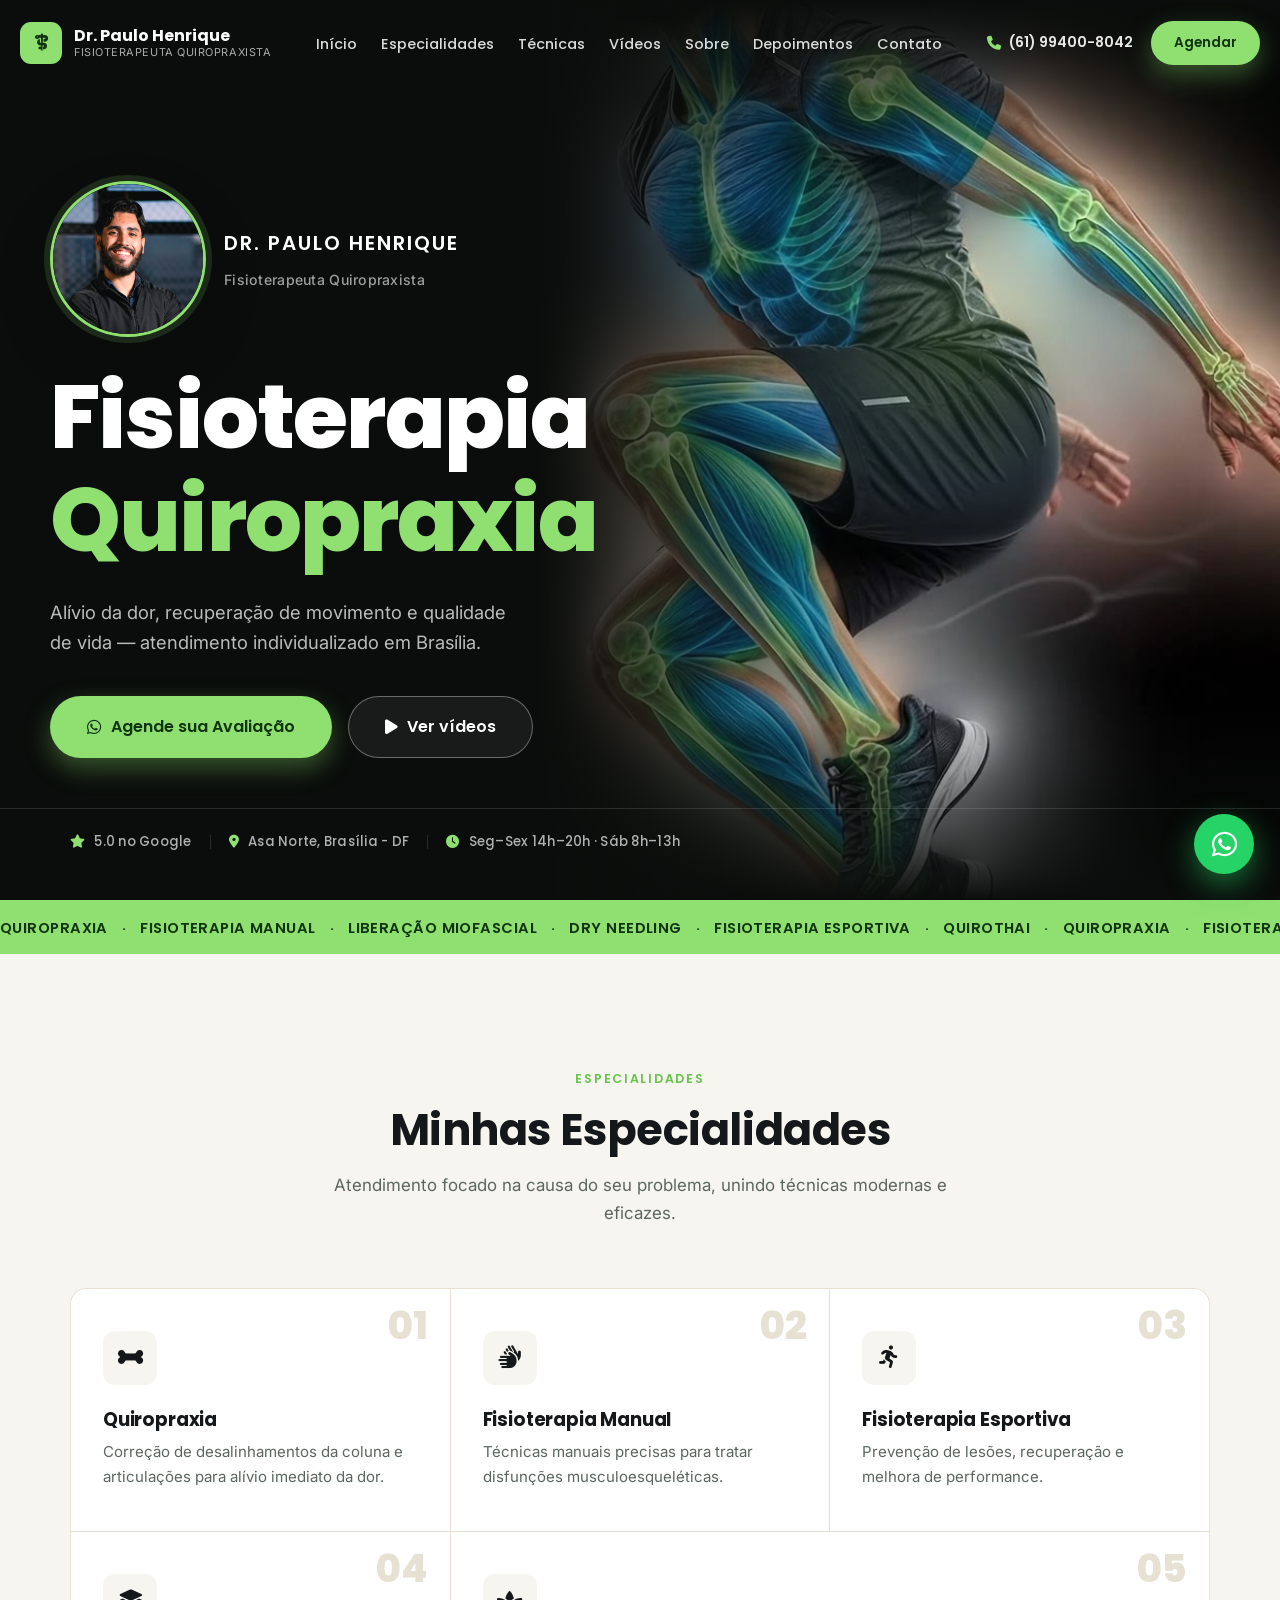
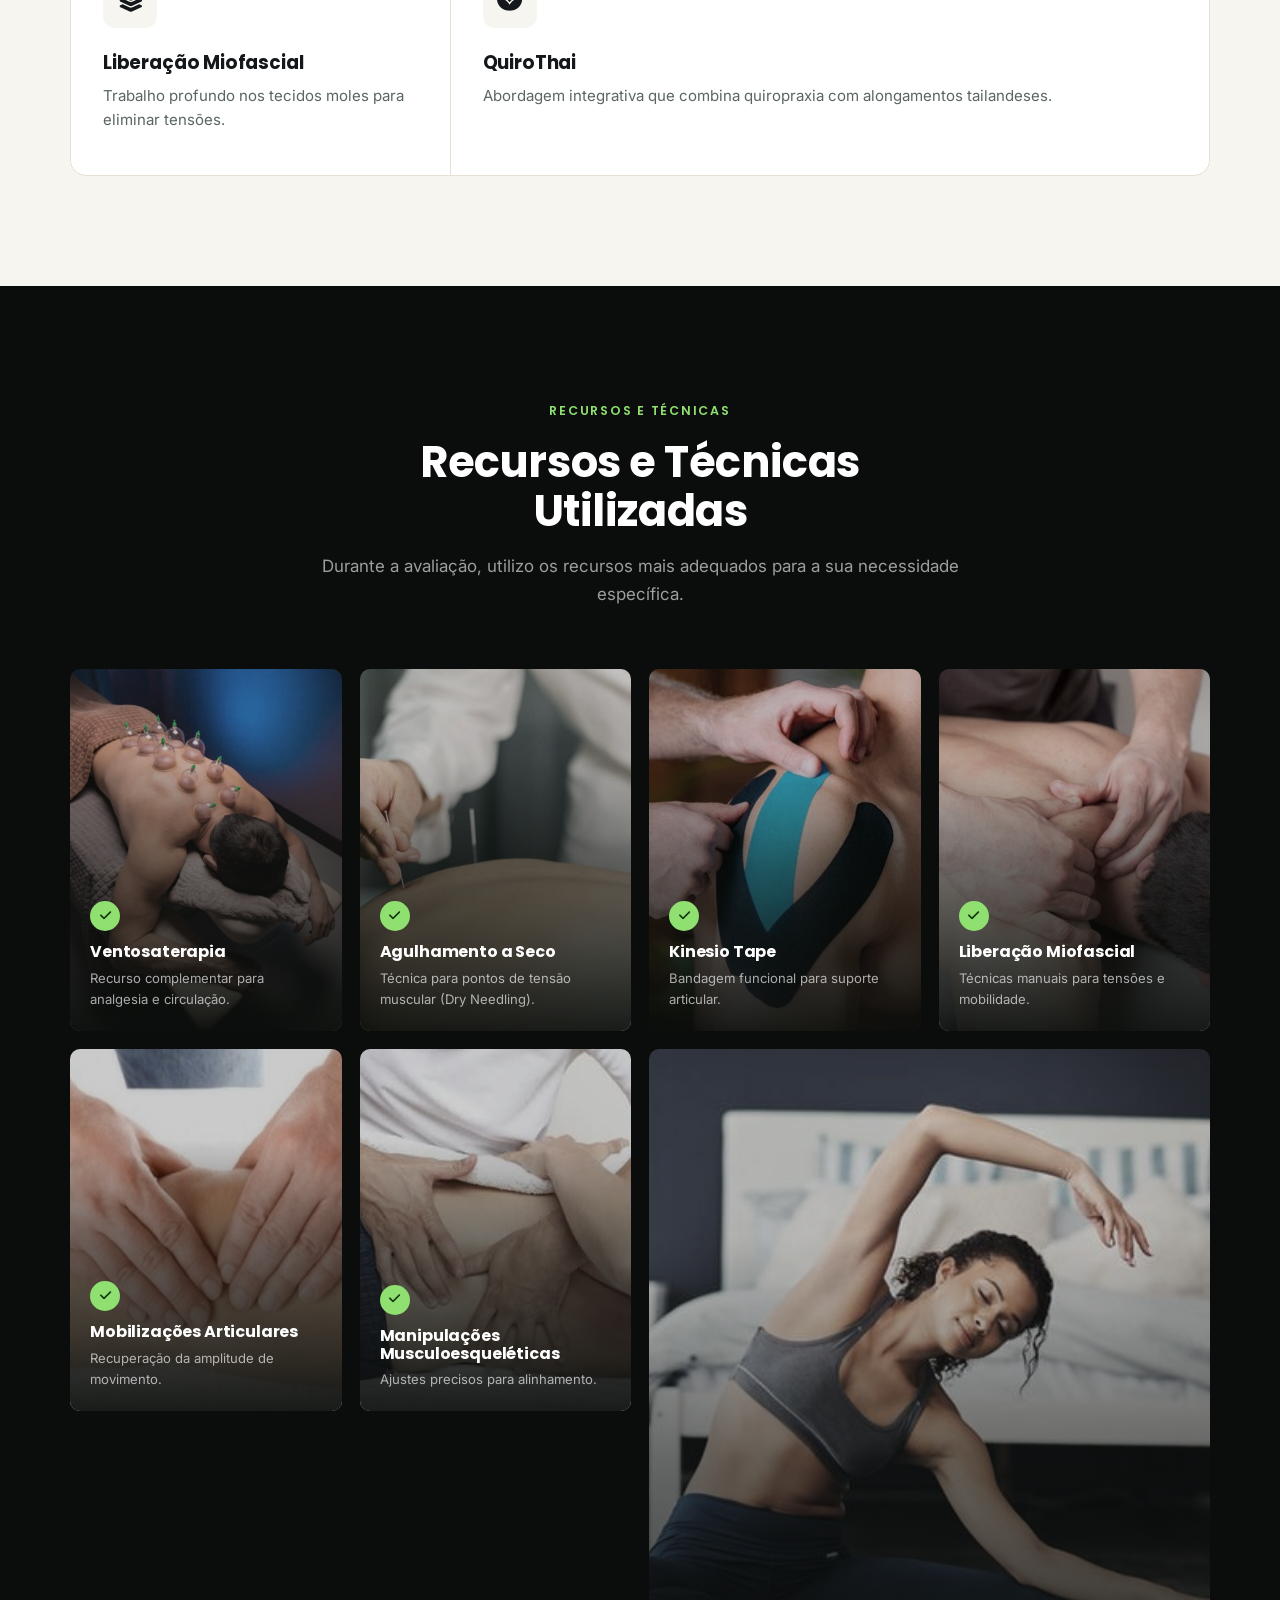
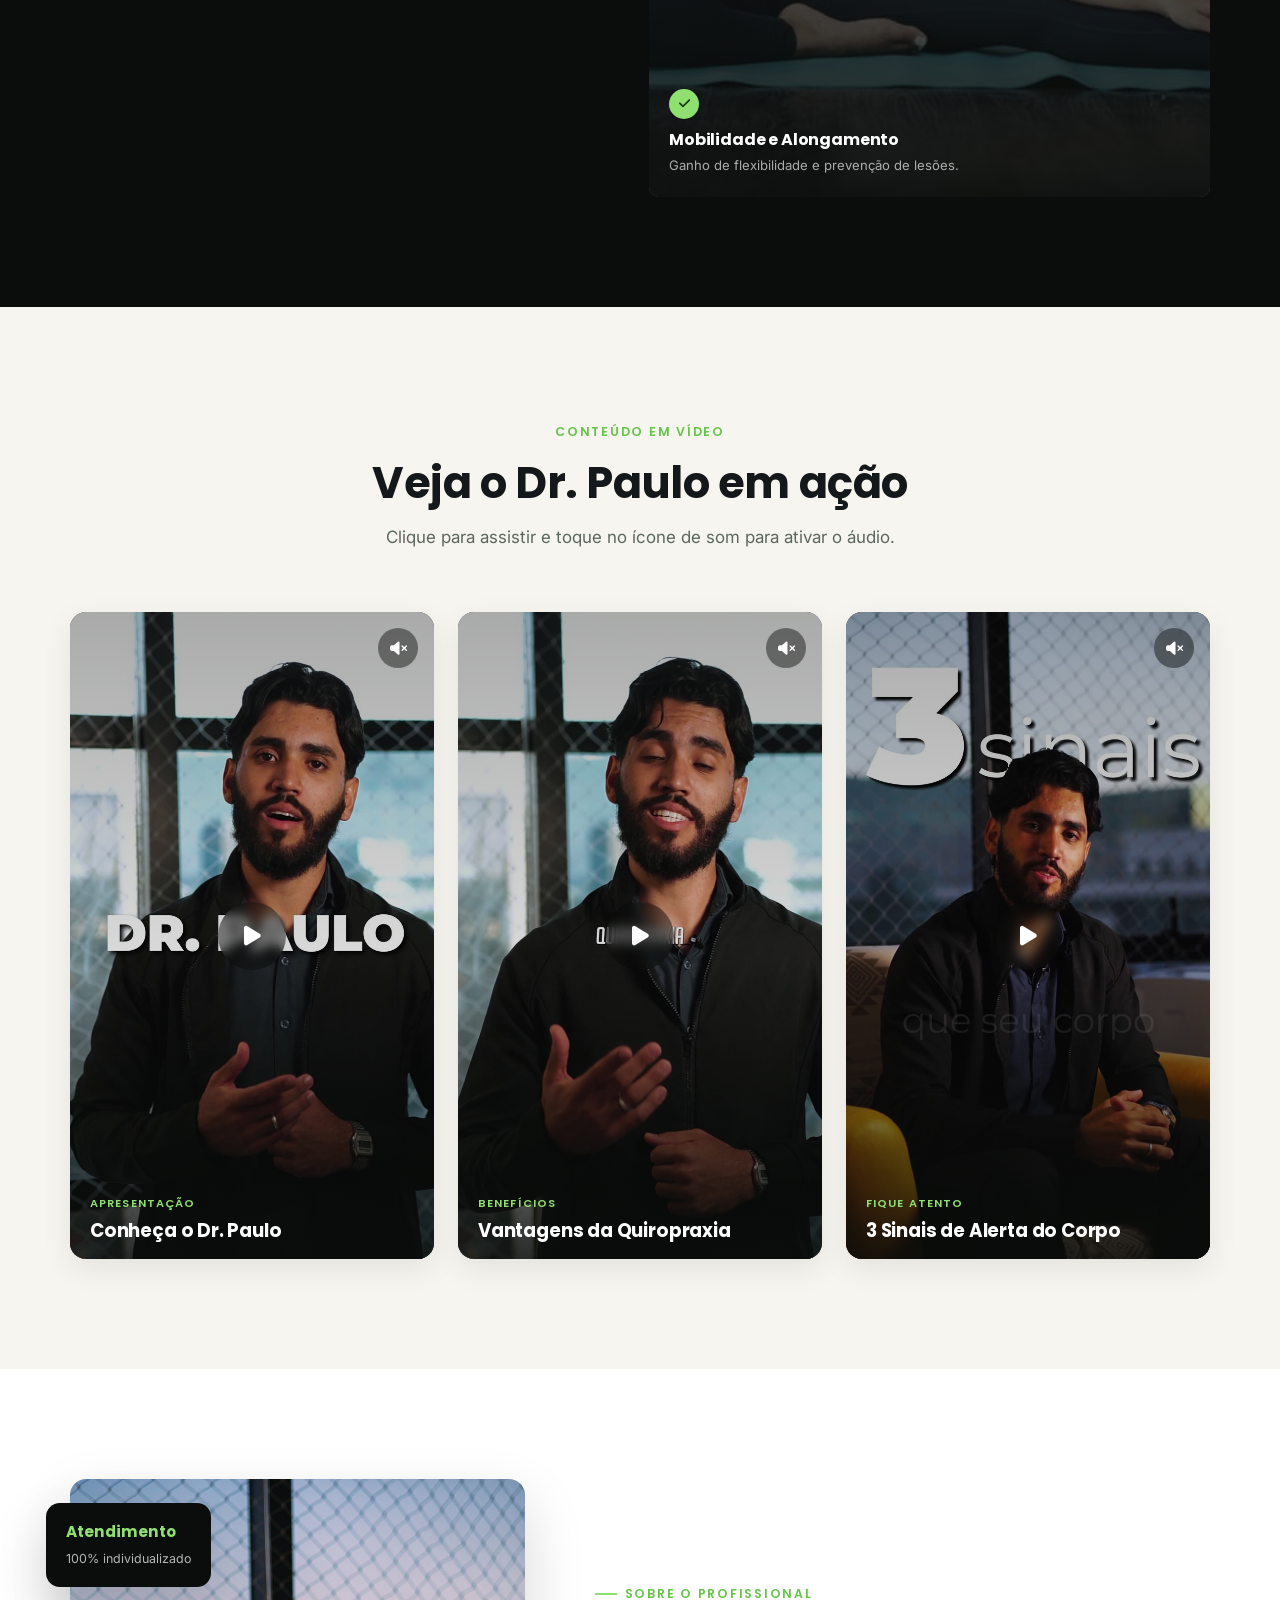
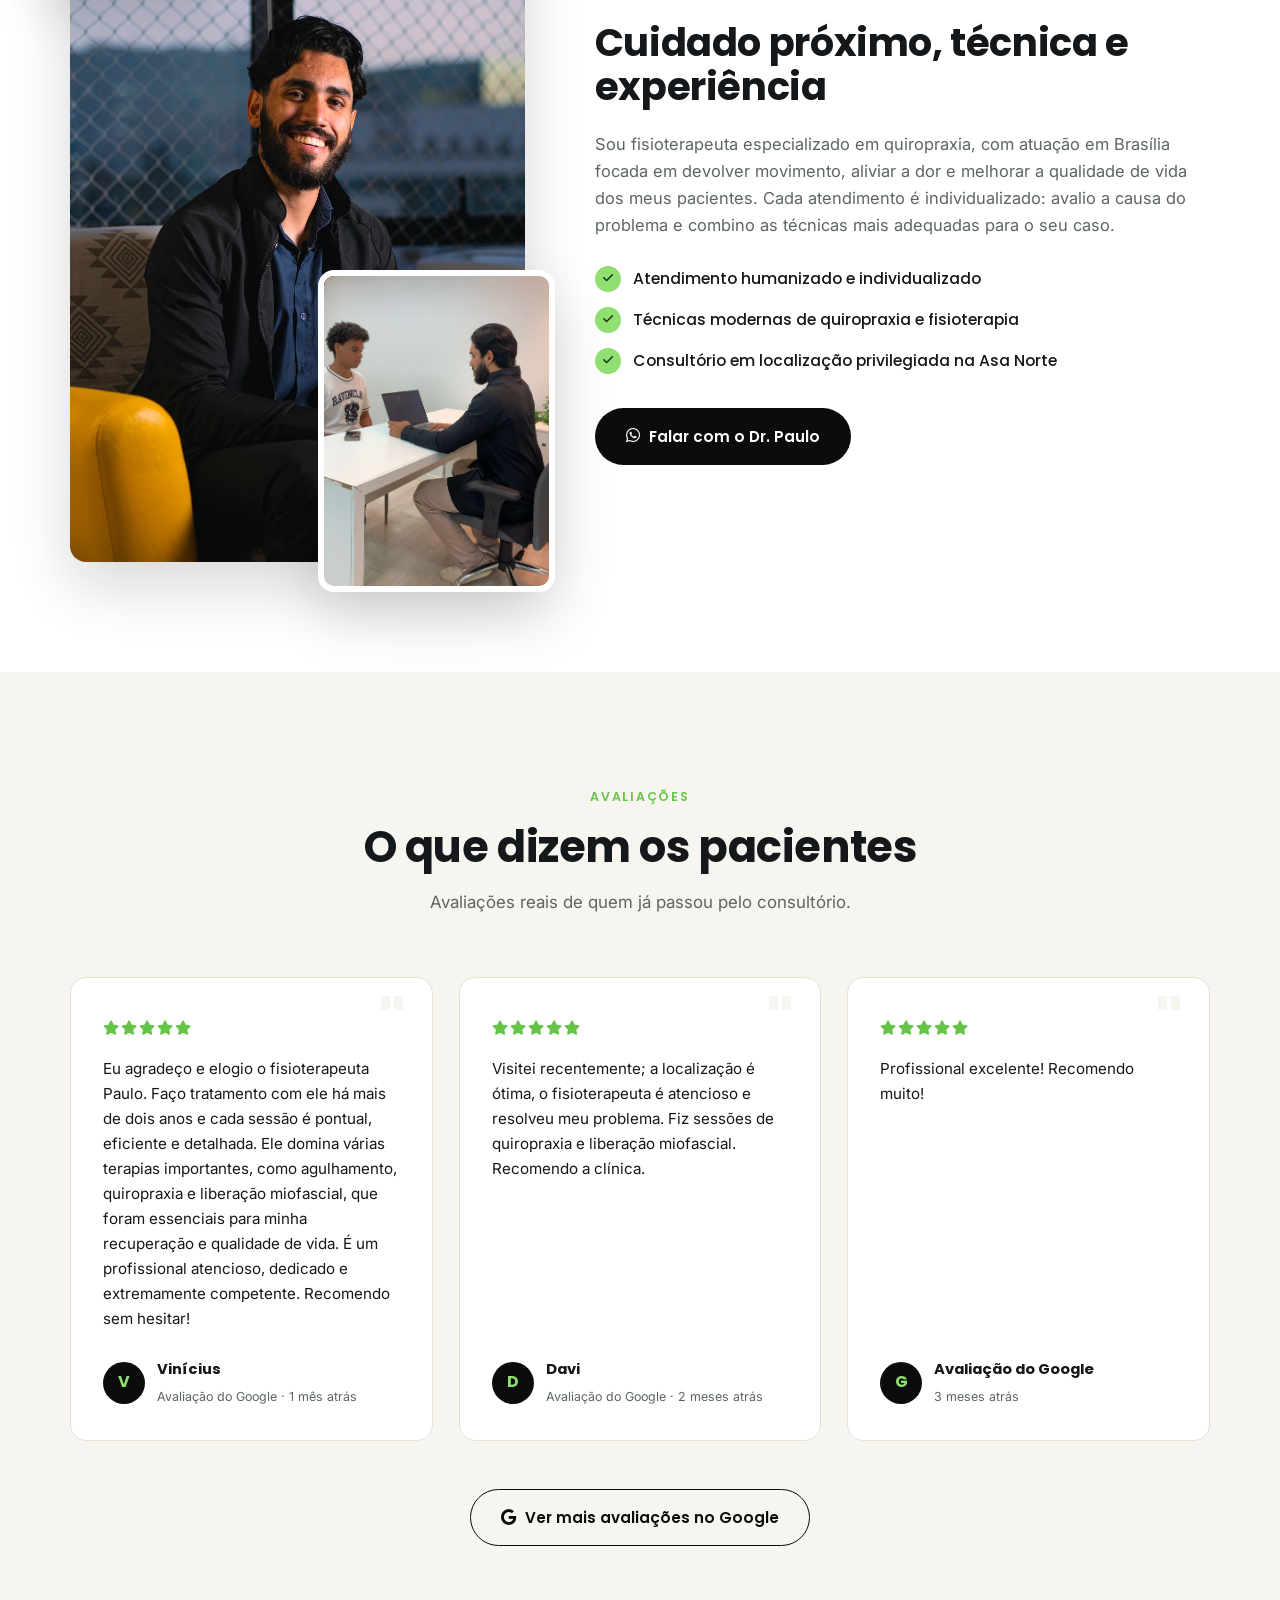
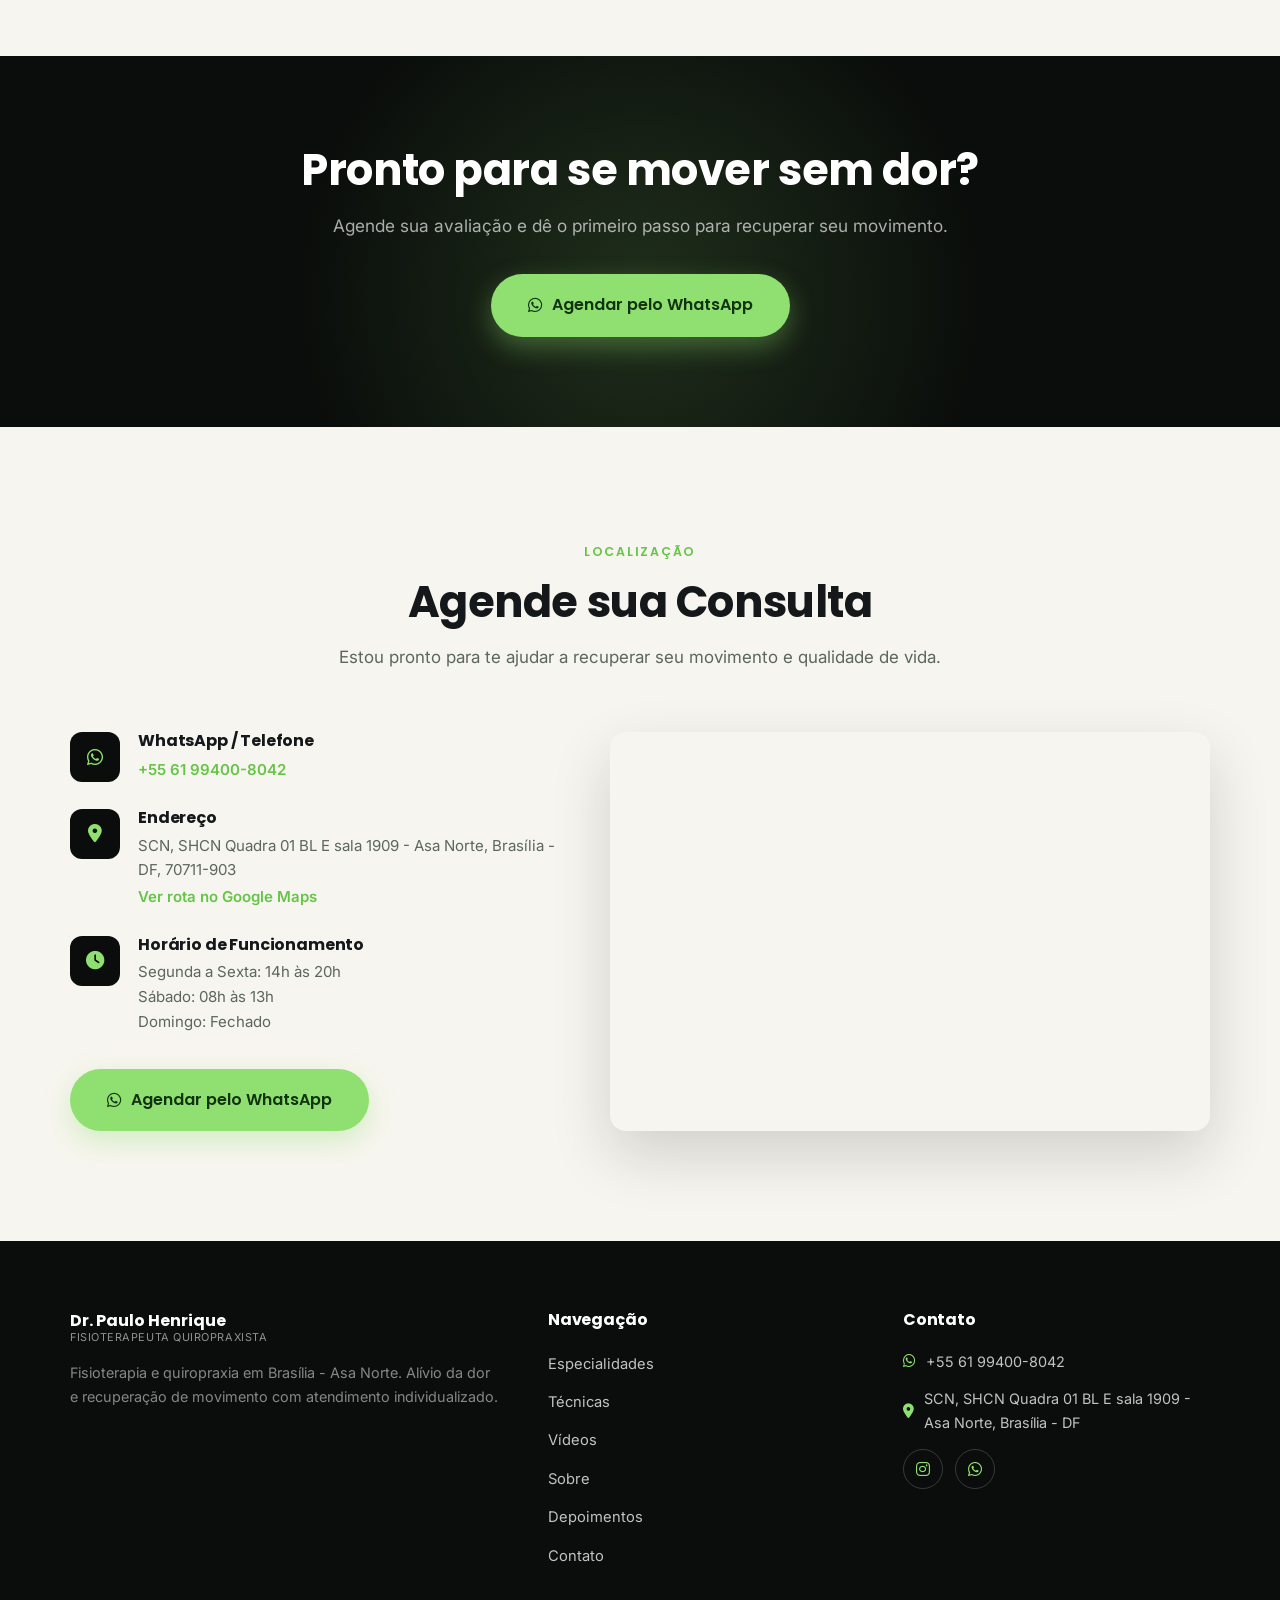
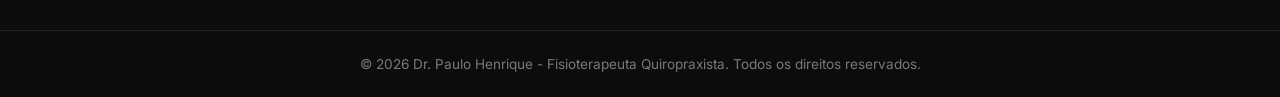
==== commit 86bf2fa8: "Adiciona foto do Dr. Paulo em destaque e corrige telefone para +55 61 99400-8042" ====
--- a/index.html
+++ b/index.html
@@ -33,7 +33,7 @@
   "name": "Dr. Paulo Henrique - Fisioterapeuta Quiropraxista",
   "image": "assets/img/dr-paulo-hero.jpg",
   "medicalSpecialty": "Physiotherapy",
-  "telephone": "+55-61-9400-8042",
+  "telephone": "+55-61-99400-8042",
   "priceRange": "$$",
   "address": {
     "@type": "PostalAddress",
@@ -75,8 +75,8 @@
     </nav>
 
     <div class="header__actions">
-      <a href="tel:+556194008042" class="header__phone"><i class="fa-solid fa-phone"></i> (61) 9400-8042</a>
-      <a href="https://wa.me/556194008042?text=Ol%C3%A1%2C%20Dr.%20Paulo%21%20Gostaria%20de%20agendar%20uma%20avalia%C3%A7%C3%A3o." target="_blank" rel="noopener" class="btn btn--accent btn--sm">Agendar</a>
+      <a href="tel:+5561994008042" class="header__phone"><i class="fa-solid fa-phone"></i> (61) 99400-8042</a>
+      <a href="https://wa.me/5561994008042?text=Ol%C3%A1%2C%20Dr.%20Paulo%21%20Gostaria%20de%20agendar%20uma%20avalia%C3%A7%C3%A3o." target="_blank" rel="noopener" class="btn btn--accent btn--sm">Agendar</a>
       <button class="nav__toggle" id="navToggle" aria-label="Abrir menu">
         <span></span><span></span><span></span>
       </button>
@@ -100,7 +100,10 @@
 
     <div class="container hero__inner">
       <div class="hero__content">
-        <span class="hero__kicker">Dr. Paulo Henrique</span>
+        <div class="hero__author">
+          <img src="assets/img/dr-paulo-avatar.jpg" alt="Dr. Paulo Henrique sorrindo" class="hero__author-photo" width="156" height="156">
+          <span class="hero__kicker">Dr. Paulo Henrique<small>Fisioterapeuta Quiropraxista</small></span>
+        </div>
         <h1 class="hero__title">
           <span class="hero__title-line">Fisioterapia</span>
           <span class="hero__title-line hero__title-line--accent">Quiropraxia</span>
@@ -108,7 +111,7 @@
         <p class="hero__subtitle">Alívio da dor, recuperação de movimento e qualidade de vida — atendimento individualizado em Brasília.</p>
 
         <div class="hero__cta">
-          <a href="https://wa.me/556194008042?text=Ol%C3%A1%2C%20Dr.%20Paulo%21%20Gostaria%20de%20agendar%20uma%20avalia%C3%A7%C3%A3o." target="_blank" rel="noopener" class="btn btn--accent btn--lg">
+          <a href="https://wa.me/5561994008042?text=Ol%C3%A1%2C%20Dr.%20Paulo%21%20Gostaria%20de%20agendar%20uma%20avalia%C3%A7%C3%A3o." target="_blank" rel="noopener" class="btn btn--accent btn--lg">
             <i class="fa-brands fa-whatsapp"></i> Agende sua Avaliação
           </a>
           <a href="#videos" class="btn btn--ghost btn--lg">
@@ -317,7 +320,7 @@
           <li><i class="fa-solid fa-check"></i> Técnicas modernas de quiropraxia e fisioterapia</li>
           <li><i class="fa-solid fa-check"></i> Consultório em localização privilegiada na Asa Norte</li>
         </ul>
-        <a href="https://wa.me/556194008042?text=Ol%C3%A1%2C%20Dr.%20Paulo%21%20Gostaria%20de%20agendar%20uma%20avalia%C3%A7%C3%A3o." target="_blank" rel="noopener" class="btn btn--primary">
+        <a href="https://wa.me/5561994008042?text=Ol%C3%A1%2C%20Dr.%20Paulo%21%20Gostaria%20de%20agendar%20uma%20avalia%C3%A7%C3%A3o." target="_blank" rel="noopener" class="btn btn--primary">
           <i class="fa-brands fa-whatsapp"></i> Falar com o Dr. Paulo
         </a>
       </div>
@@ -393,7 +396,7 @@
     <div class="container cta-band__inner">
       <h2>Pronto para se mover sem dor?</h2>
       <p>Agende sua avaliação e dê o primeiro passo para recuperar seu movimento.</p>
-      <a href="https://wa.me/556194008042?text=Ol%C3%A1%2C%20Dr.%20Paulo%21%20Gostaria%20de%20agendar%20uma%20avalia%C3%A7%C3%A3o." target="_blank" rel="noopener" class="btn btn--accent btn--lg">
+      <a href="https://wa.me/5561994008042?text=Ol%C3%A1%2C%20Dr.%20Paulo%21%20Gostaria%20de%20agendar%20uma%20avalia%C3%A7%C3%A3o." target="_blank" rel="noopener" class="btn btn--accent btn--lg">
         <i class="fa-brands fa-whatsapp"></i> Agendar pelo WhatsApp
       </a>
     </div>
@@ -414,7 +417,7 @@
             <div class="info-item__icon"><i class="fa-brands fa-whatsapp"></i></div>
             <div>
               <h3>WhatsApp / Telefone</h3>
-              <a href="https://wa.me/556194008042" target="_blank" rel="noopener">+55 61 9400-8042</a>
+              <a href="https://wa.me/5561994008042" target="_blank" rel="noopener">+55 61 99400-8042</a>
             </div>
           </div>
           <div class="info-item">
@@ -433,7 +436,7 @@
             </div>
           </div>
 
-          <a href="https://wa.me/556194008042?text=Ol%C3%A1%2C%20Dr.%20Paulo%21%20Gostaria%20de%20agendar%20uma%20avalia%C3%A7%C3%A3o." target="_blank" rel="noopener" class="btn btn--accent btn--lg contact__cta">
+          <a href="https://wa.me/5561994008042?text=Ol%C3%A1%2C%20Dr.%20Paulo%21%20Gostaria%20de%20agendar%20uma%20avalia%C3%A7%C3%A3o." target="_blank" rel="noopener" class="btn btn--accent btn--lg contact__cta">
             <i class="fa-brands fa-whatsapp"></i> Agendar pelo WhatsApp
           </a>
         </div>
@@ -474,11 +477,11 @@
 
     <div class="footer__contact">
       <h4>Contato</h4>
-      <p><i class="fa-brands fa-whatsapp"></i> +55 61 9400-8042</p>
+      <p><i class="fa-brands fa-whatsapp"></i> +55 61 99400-8042</p>
       <p><i class="fa-solid fa-location-dot"></i> SCN, SHCN Quadra 01 BL E sala 1909 - Asa Norte, Brasília - DF</p>
       <div class="footer__social">
         <a href="#" aria-label="Instagram"><i class="fa-brands fa-instagram"></i></a>
-        <a href="https://wa.me/556194008042" target="_blank" rel="noopener" aria-label="WhatsApp"><i class="fa-brands fa-whatsapp"></i></a>
+        <a href="https://wa.me/5561994008042" target="_blank" rel="noopener" aria-label="WhatsApp"><i class="fa-brands fa-whatsapp"></i></a>
       </div>
     </div>
   </div>
@@ -490,7 +493,7 @@
 </footer>
 
 <!-- WHATSAPP FLUTUANTE -->
-<a href="https://wa.me/556194008042?text=Ol%C3%A1%2C%20Dr.%20Paulo%21%20Gostaria%20de%20agendar%20uma%20avalia%C3%A7%C3%A3o." target="_blank" rel="noopener" class="whatsapp-float" aria-label="Falar no WhatsApp">
+<a href="https://wa.me/5561994008042?text=Ol%C3%A1%2C%20Dr.%20Paulo%21%20Gostaria%20de%20agendar%20uma%20avalia%C3%A7%C3%A3o." target="_blank" rel="noopener" class="whatsapp-float" aria-label="Falar no WhatsApp">
   <i class="fa-brands fa-whatsapp"></i>
 </a>
 
--- a/css/style.css
+++ b/css/style.css
@@ -300,7 +300,7 @@
 
 .hero__content { max-width: 620px; }
 .hero__content > * { opacity: 0; animation: heroTextUp 1s var(--ease) forwards; }
-.hero__kicker { animation-delay: 0.55s; }
+.hero__author { animation-delay: 0.55s; }
 .hero__title { animation-delay: 0.7s; }
 .hero__subtitle { animation-delay: 0.85s; }
 .hero__cta { animation-delay: 1s; }
@@ -309,15 +309,38 @@
   to { opacity: 1; transform: translateY(0); }
 }
 
+.hero__author {
+  display: flex;
+  align-items: center;
+  gap: 18px;
+  margin-bottom: 28px;
+}
+.hero__author-photo {
+  width: 156px; height: 156px;
+  border-radius: 50%;
+  object-fit: cover;
+  border: 3px solid var(--accent);
+  box-shadow: 0 0 0 6px rgba(143,224,112,0.14), var(--shadow-lg);
+  flex-shrink: 0;
+}
 .hero__kicker {
   display: inline-block;
   font-family: var(--font-display);
   font-weight: 600;
-  font-size: 0.85rem;
-  letter-spacing: 0.22em;
+  font-size: 1.25rem;
+  letter-spacing: 0.1em;
   text-transform: uppercase;
-  color: rgba(255,255,255,0.7);
-  margin-bottom: 22px;
+  color: var(--white);
+}
+.hero__kicker small {
+  display: block;
+  font-family: var(--font-body);
+  font-weight: 500;
+  font-size: 0.88rem;
+  letter-spacing: 0.02em;
+  text-transform: none;
+  color: rgba(255,255,255,0.6);
+  margin-top: 8px;
 }
 
 .hero__title {
@@ -835,6 +858,10 @@
 @media (max-width: 767px) {
   .section { padding: 80px 0; }
   .hero { min-height: 92vh; }
+  .hero__author { gap: 14px; margin-bottom: 22px; }
+  .hero__author-photo { width: 96px; height: 96px; border-width: 2px; }
+  .hero__kicker { font-size: 1rem; }
+  .hero__kicker small { font-size: 0.76rem; margin-top: 5px; }
   .hero__title { font-size: clamp(2.4rem, 12vw, 3.4rem); }
   .hero__meta-inner { gap: 12px 16px; }
   .hero__meta-item { font-size: 0.76rem; }
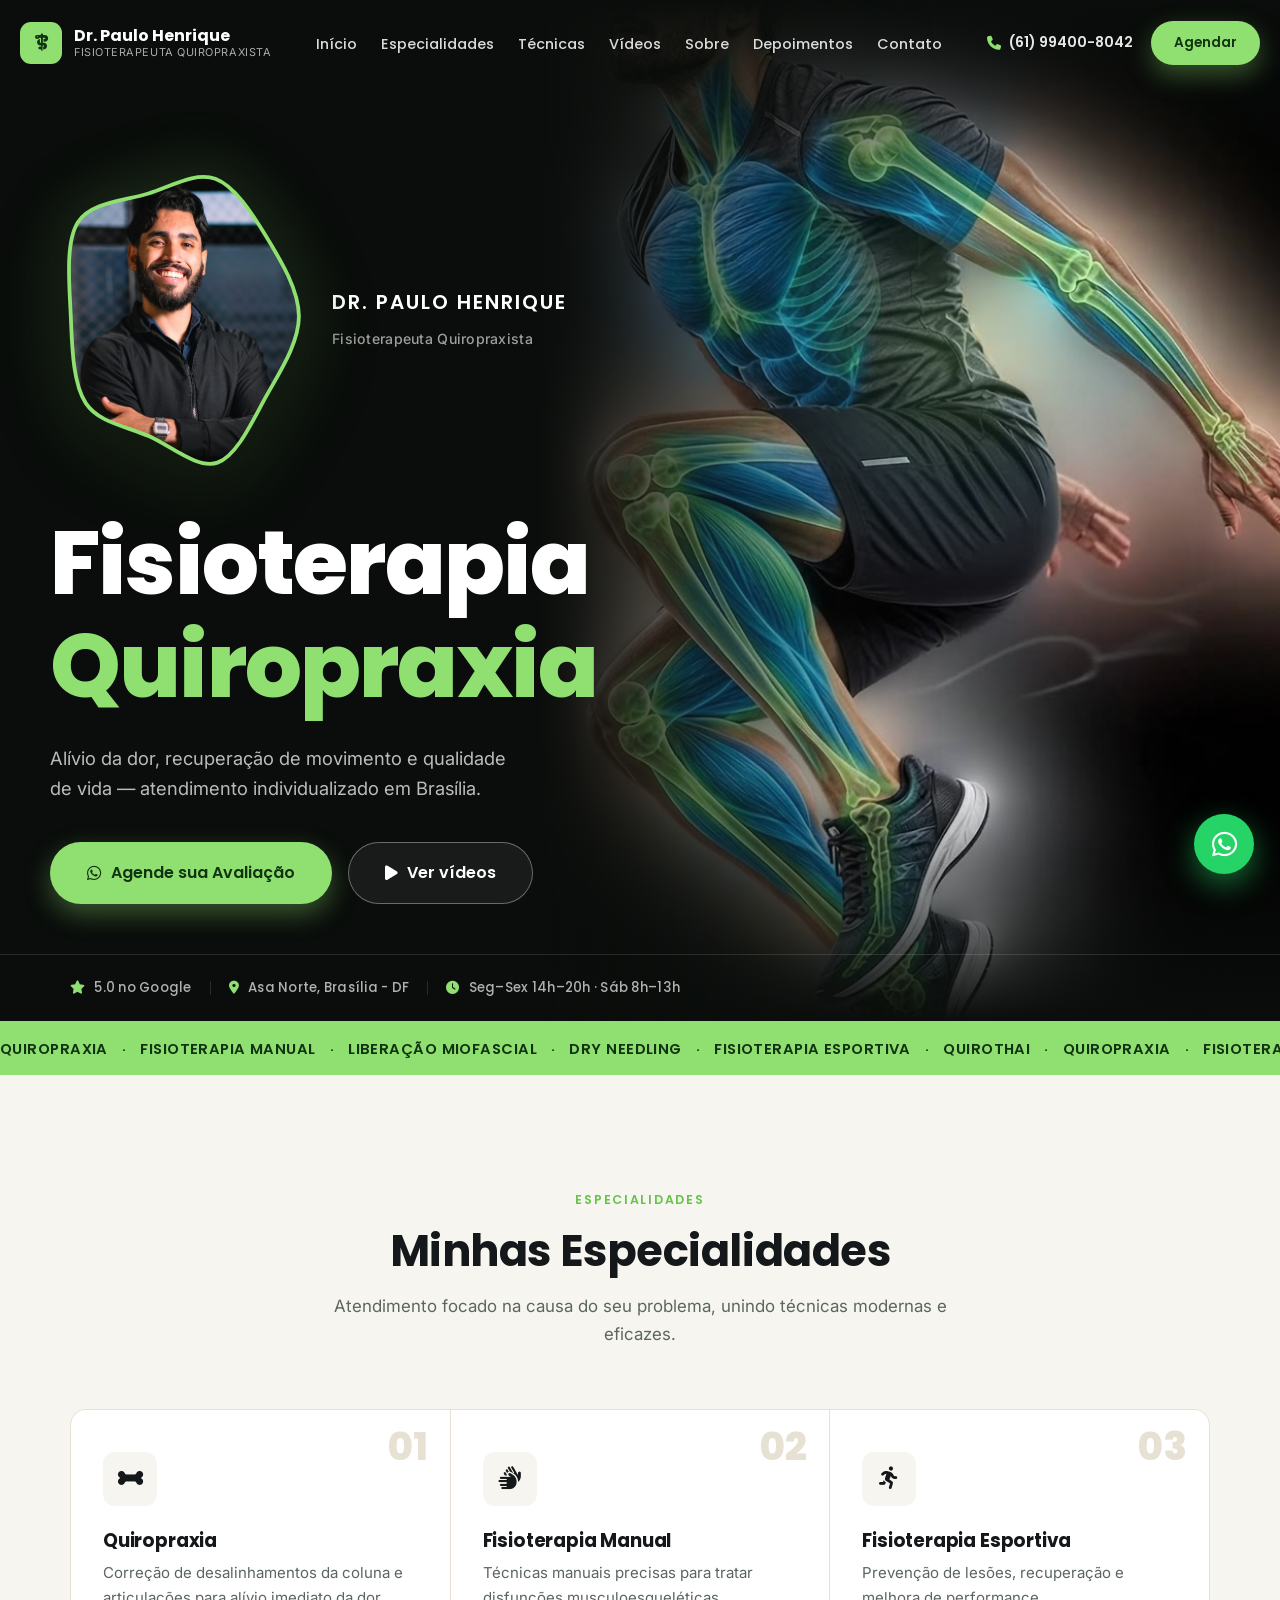
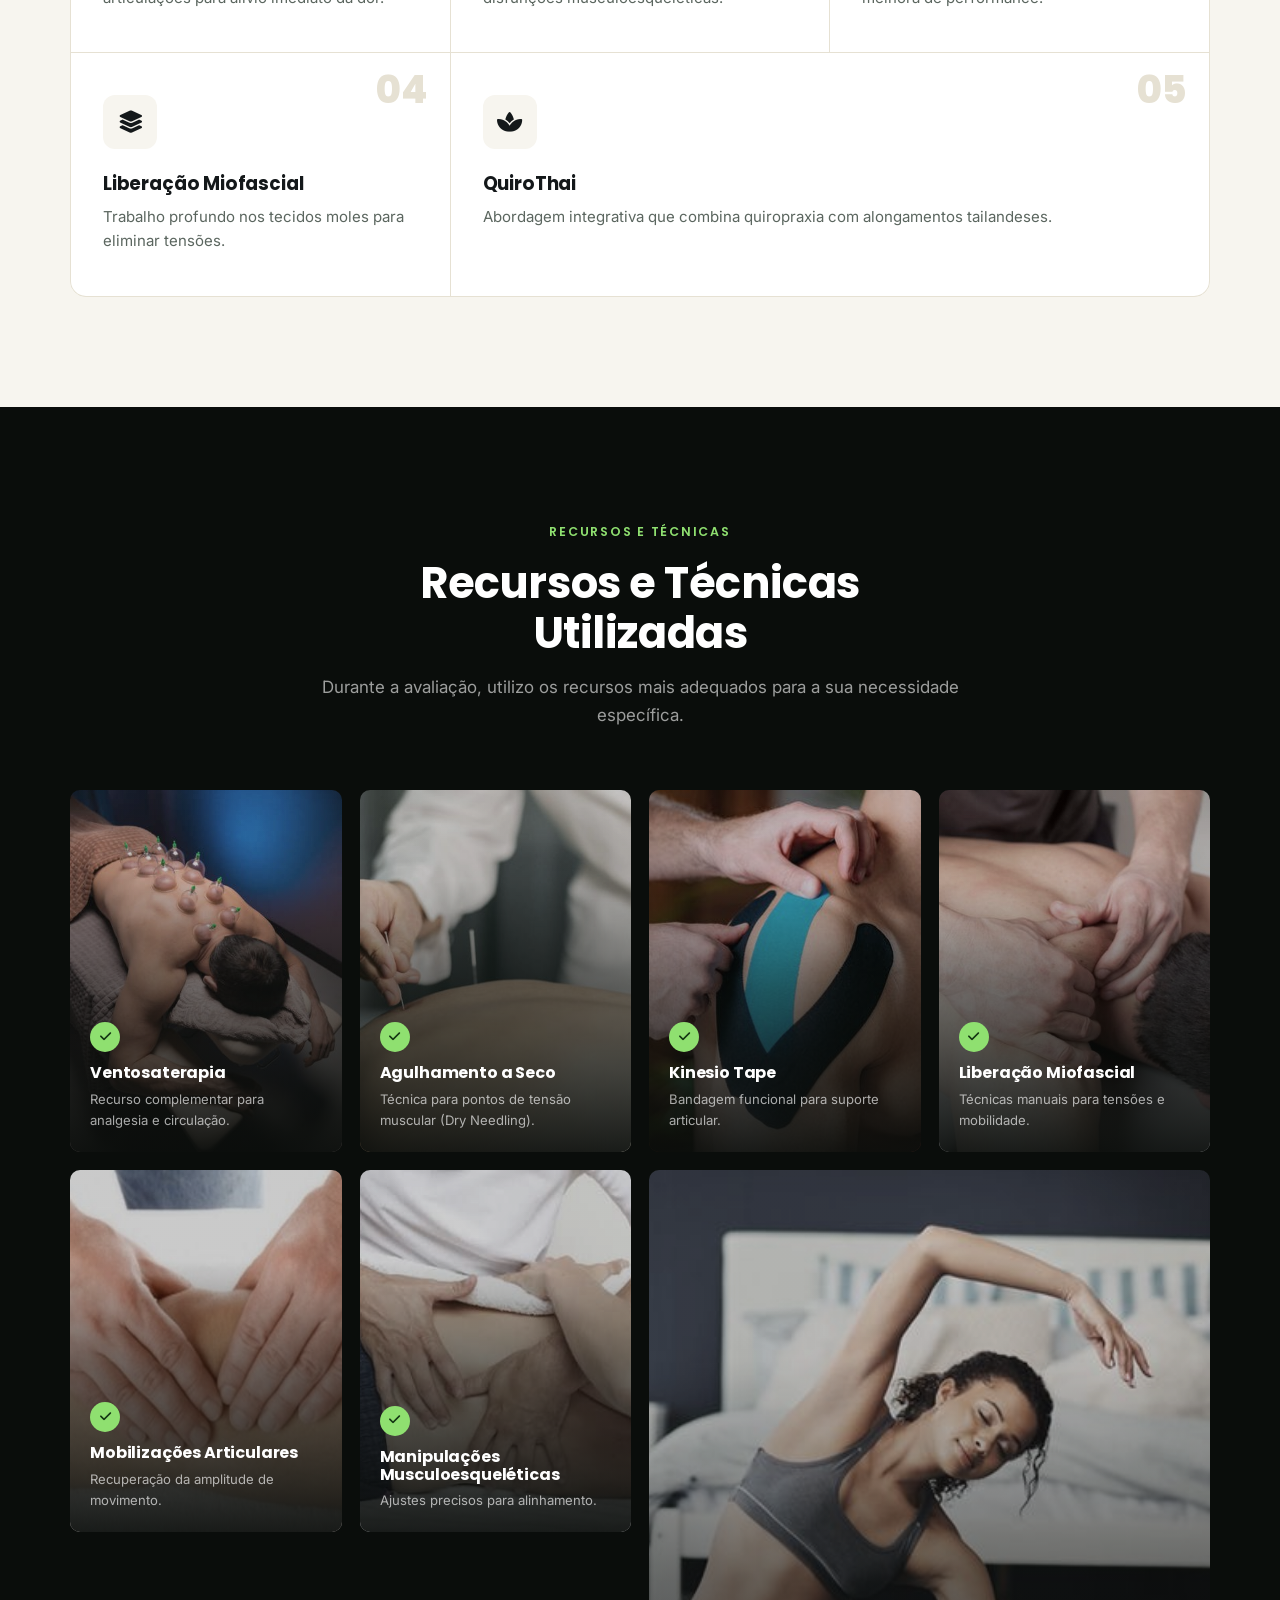
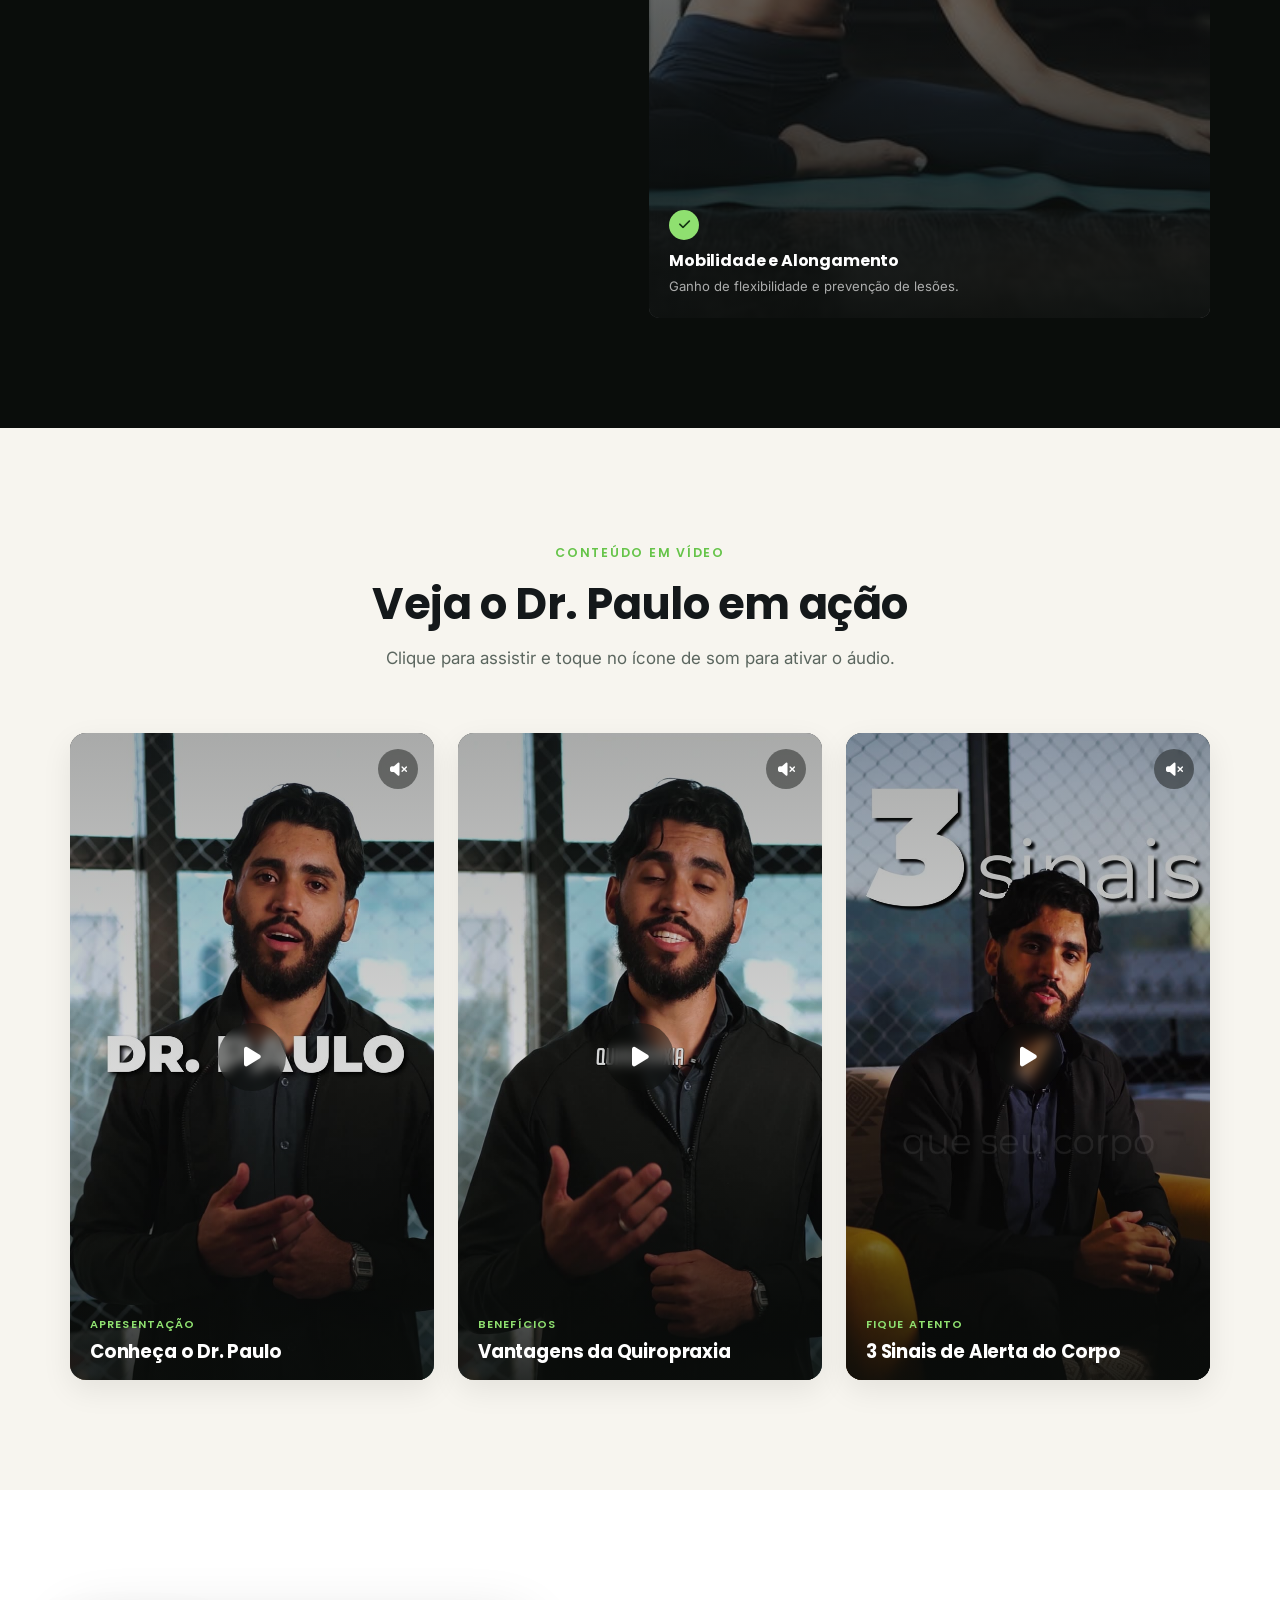
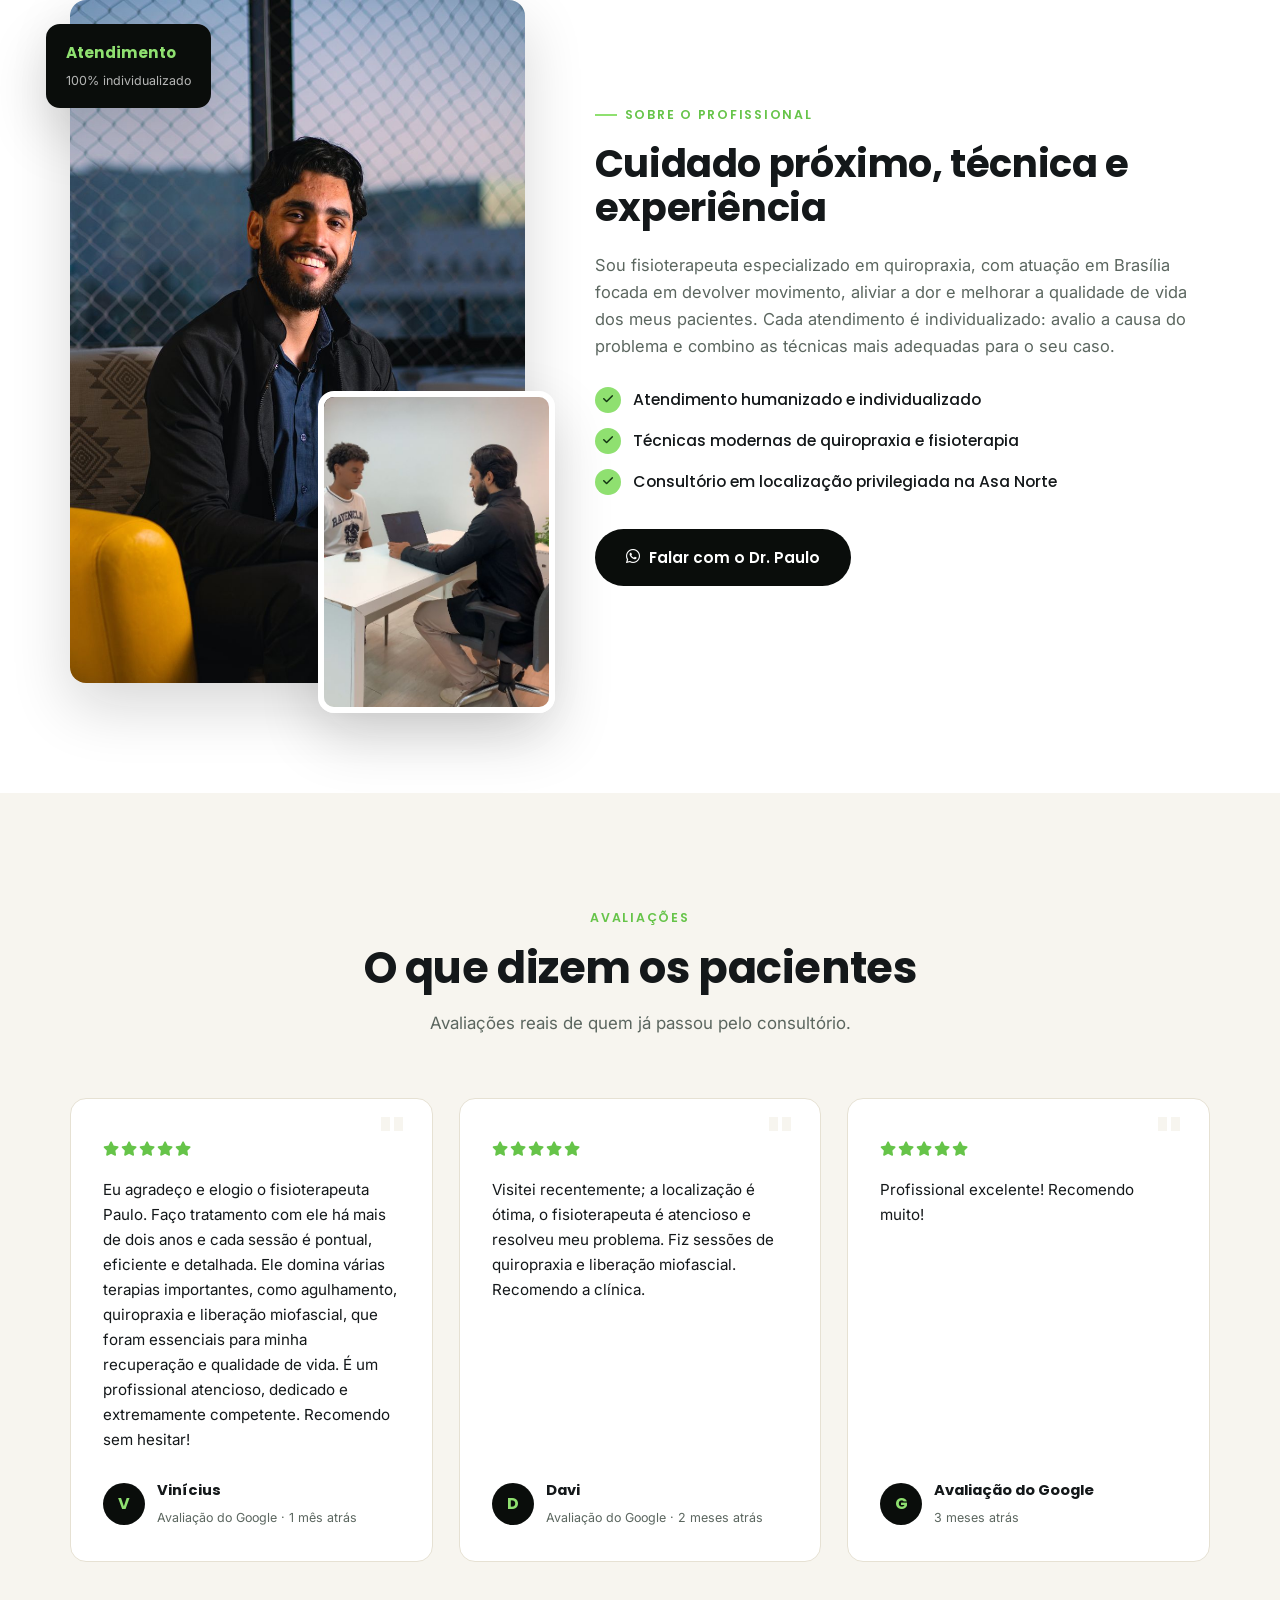
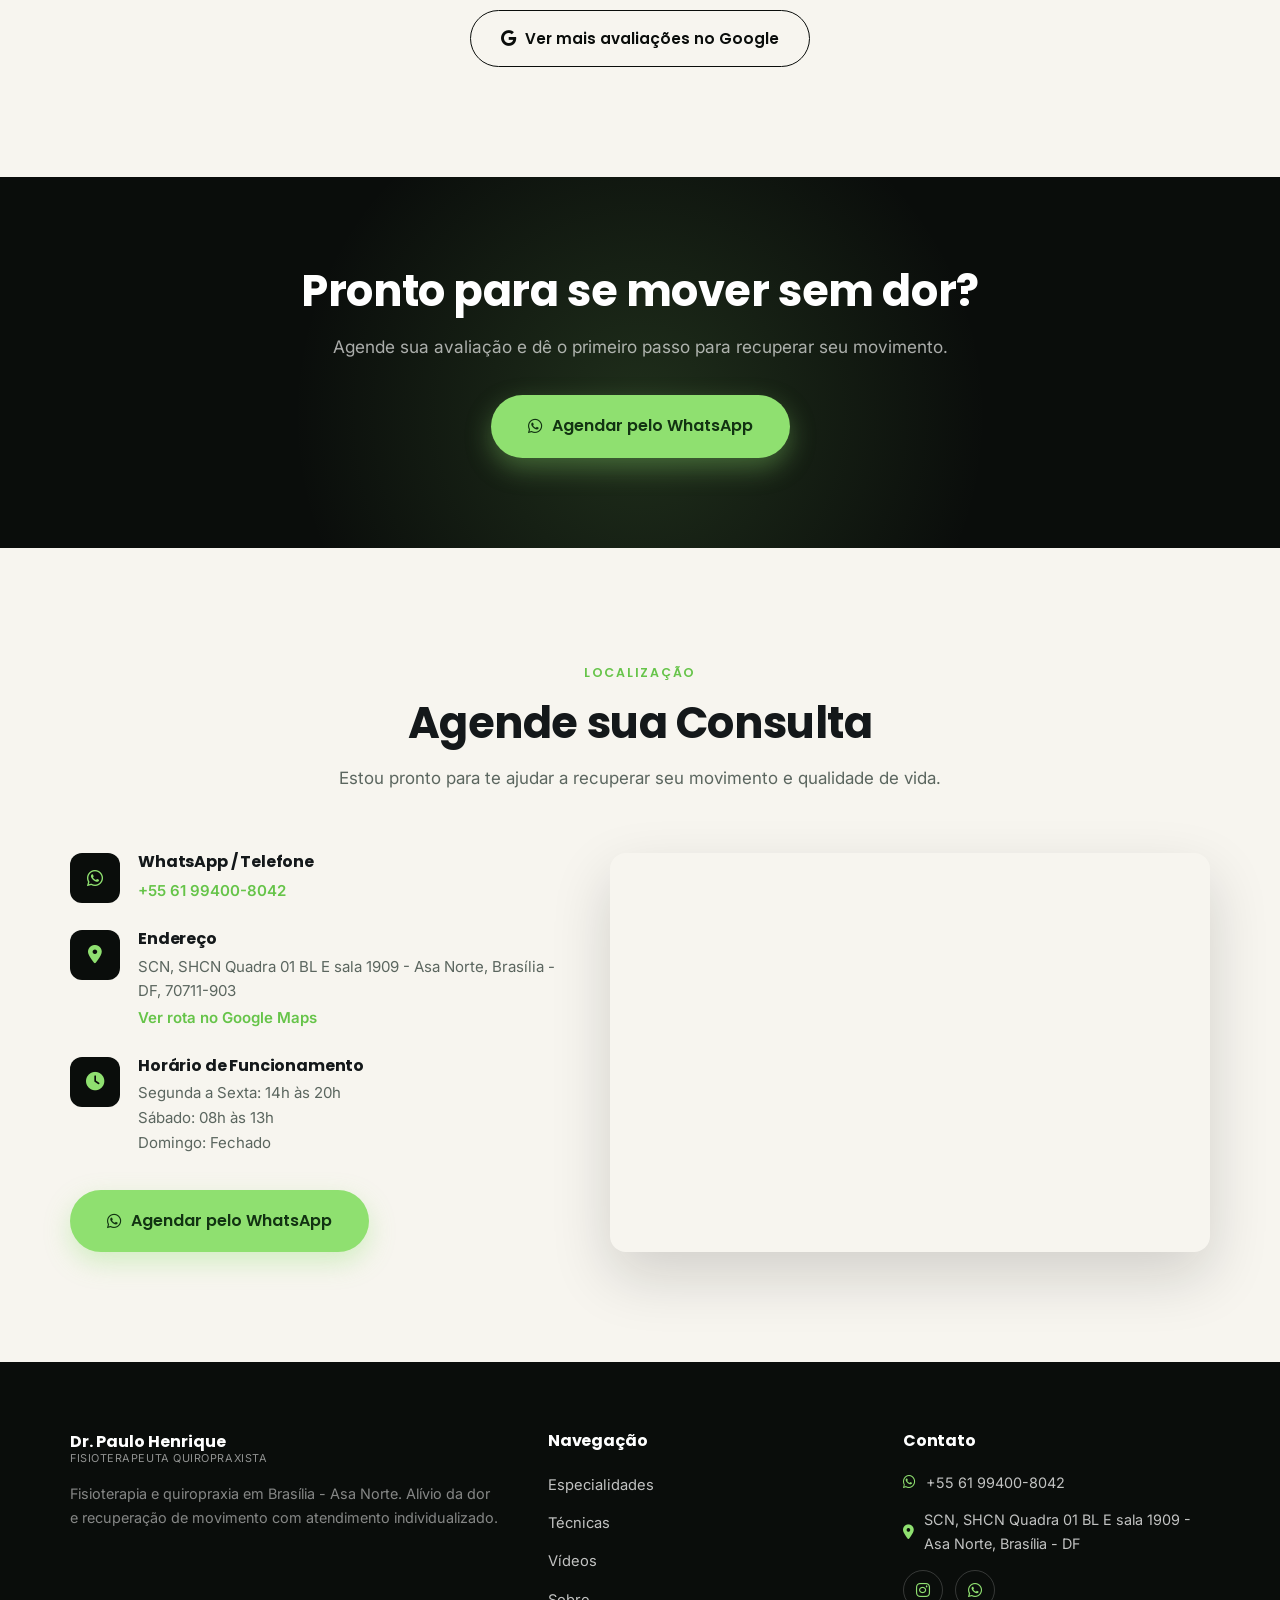
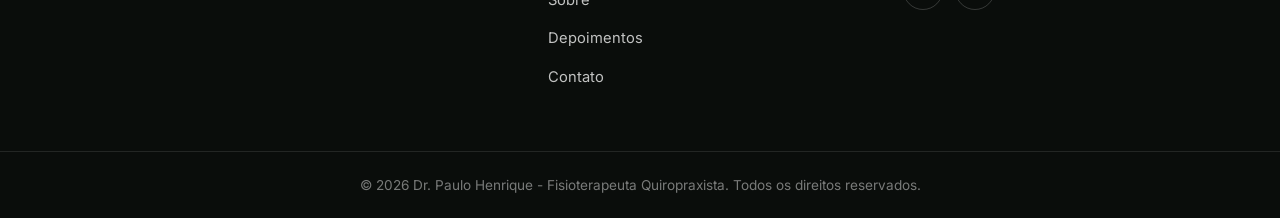
==== commit 6e24ef1c: "atualizações" ====
--- a/index.html
+++ b/index.html
@@ -91,8 +91,8 @@
     <div class="hero__curtain"></div>
 
     <div class="hero__video-wrap">
-      <video class="hero__video" autoplay muted loop playsinline poster="assets/img/hero-movimento-poster.jpg">
-        <source src="assets/video/hero-movimento.mp4" type="video/mp4">
+      <video class="hero__video" id="heroVideo" muted loop playsinline preload="none" poster="assets/img/hero-movimento-poster.jpg">
+        <source data-src="assets/video/hero-movimento.mp4" type="video/mp4">
       </video>
       <div class="hero__video-fade"></div>
       <div class="hero__glow"></div>
@@ -101,7 +101,17 @@
     <div class="container hero__inner">
       <div class="hero__content">
         <div class="hero__author">
-          <img src="assets/img/dr-paulo-avatar.jpg" alt="Dr. Paulo Henrique sorrindo" class="hero__author-photo" width="156" height="156">
+          <svg class="hero__author-photo" viewBox="-120 -148 240 300" role="img" aria-label="Dr. Paulo Henrique sorrindo, de braços cruzados">
+            <defs>
+              <clipPath id="authorBlobClip" clipPathUnits="userSpaceOnUse">
+                <path d="M 109.76,0.00 C 109.76,24.48 92.27,50.94 79.73,73.46 C 67.21,95.96 52.63,128.84 34.61,135.06 C 16.59,141.26 -8.11,119.89 -28.38,110.75 C -48.64,101.59 -74.92,98.59 -86.99,80.13 C -99.05,61.67 -99.59,27.82 -100.80,0.00 C -102.01,-27.82 -106.19,-67.89 -94.24,-86.80 C -82.28,-105.70 -50.20,-106.76 -29.08,-113.44 C -7.94,-120.13 14.40,-133.61 32.54,-126.95 C 50.67,-120.29 66.86,-94.60 79.73,-73.46 C 92.61,-52.30 109.76,-24.48 109.76,0.00 Z"/>
+              </clipPath>
+            </defs>
+            <g clip-path="url(#authorBlobClip)">
+              <image href="assets/img/dr-paulo-avatar.jpg" x="-110" y="-140" width="220" height="297" preserveAspectRatio="xMidYMid slice"></image>
+            </g>
+            <path class="hero__author-photo-outline" d="M 109.76,0.00 C 109.76,24.48 92.27,50.94 79.73,73.46 C 67.21,95.96 52.63,128.84 34.61,135.06 C 16.59,141.26 -8.11,119.89 -28.38,110.75 C -48.64,101.59 -74.92,98.59 -86.99,80.13 C -99.05,61.67 -99.59,27.82 -100.80,0.00 C -102.01,-27.82 -106.19,-67.89 -94.24,-86.80 C -82.28,-105.70 -50.20,-106.76 -29.08,-113.44 C -7.94,-120.13 14.40,-133.61 32.54,-126.95 C 50.67,-120.29 66.86,-94.60 79.73,-73.46 C 92.61,-52.30 109.76,-24.48 109.76,0.00 Z" fill="none"/>
+          </svg>
           <span class="hero__kicker">Dr. Paulo Henrique<small>Fisioterapeuta Quiropraxista</small></span>
         </div>
         <h1 class="hero__title">
--- a/css/style.css
+++ b/css/style.css
@@ -312,16 +312,18 @@
 .hero__author {
   display: flex;
   align-items: center;
-  gap: 18px;
-  margin-bottom: 28px;
+  gap: 22px;
+  margin-bottom: 30px;
 }
 .hero__author-photo {
-  width: 156px; height: 156px;
-  border-radius: 50%;
-  object-fit: cover;
-  border: 3px solid var(--accent);
-  box-shadow: 0 0 0 6px rgba(143,224,112,0.14), var(--shadow-lg);
+  width: 260px; height: 325px;
   flex-shrink: 0;
+  overflow: visible;
+  filter: drop-shadow(0 18px 32px rgba(0,0,0,0.5)) drop-shadow(0 0 30px rgba(143,224,112,0.22));
+}
+.hero__author-photo-outline {
+  stroke: var(--accent);
+  stroke-width: 3.5;
 }
 .hero__kicker {
   display: inline-block;
@@ -859,7 +861,7 @@
   .section { padding: 80px 0; }
   .hero { min-height: 92vh; }
   .hero__author { gap: 14px; margin-bottom: 22px; }
-  .hero__author-photo { width: 96px; height: 96px; border-width: 2px; }
+  .hero__author-photo { width: 150px; height: 188px; }
   .hero__kicker { font-size: 1rem; }
   .hero__kicker small { font-size: 0.76rem; margin-top: 5px; }
   .hero__title { font-size: clamp(2.4rem, 12vw, 3.4rem); }
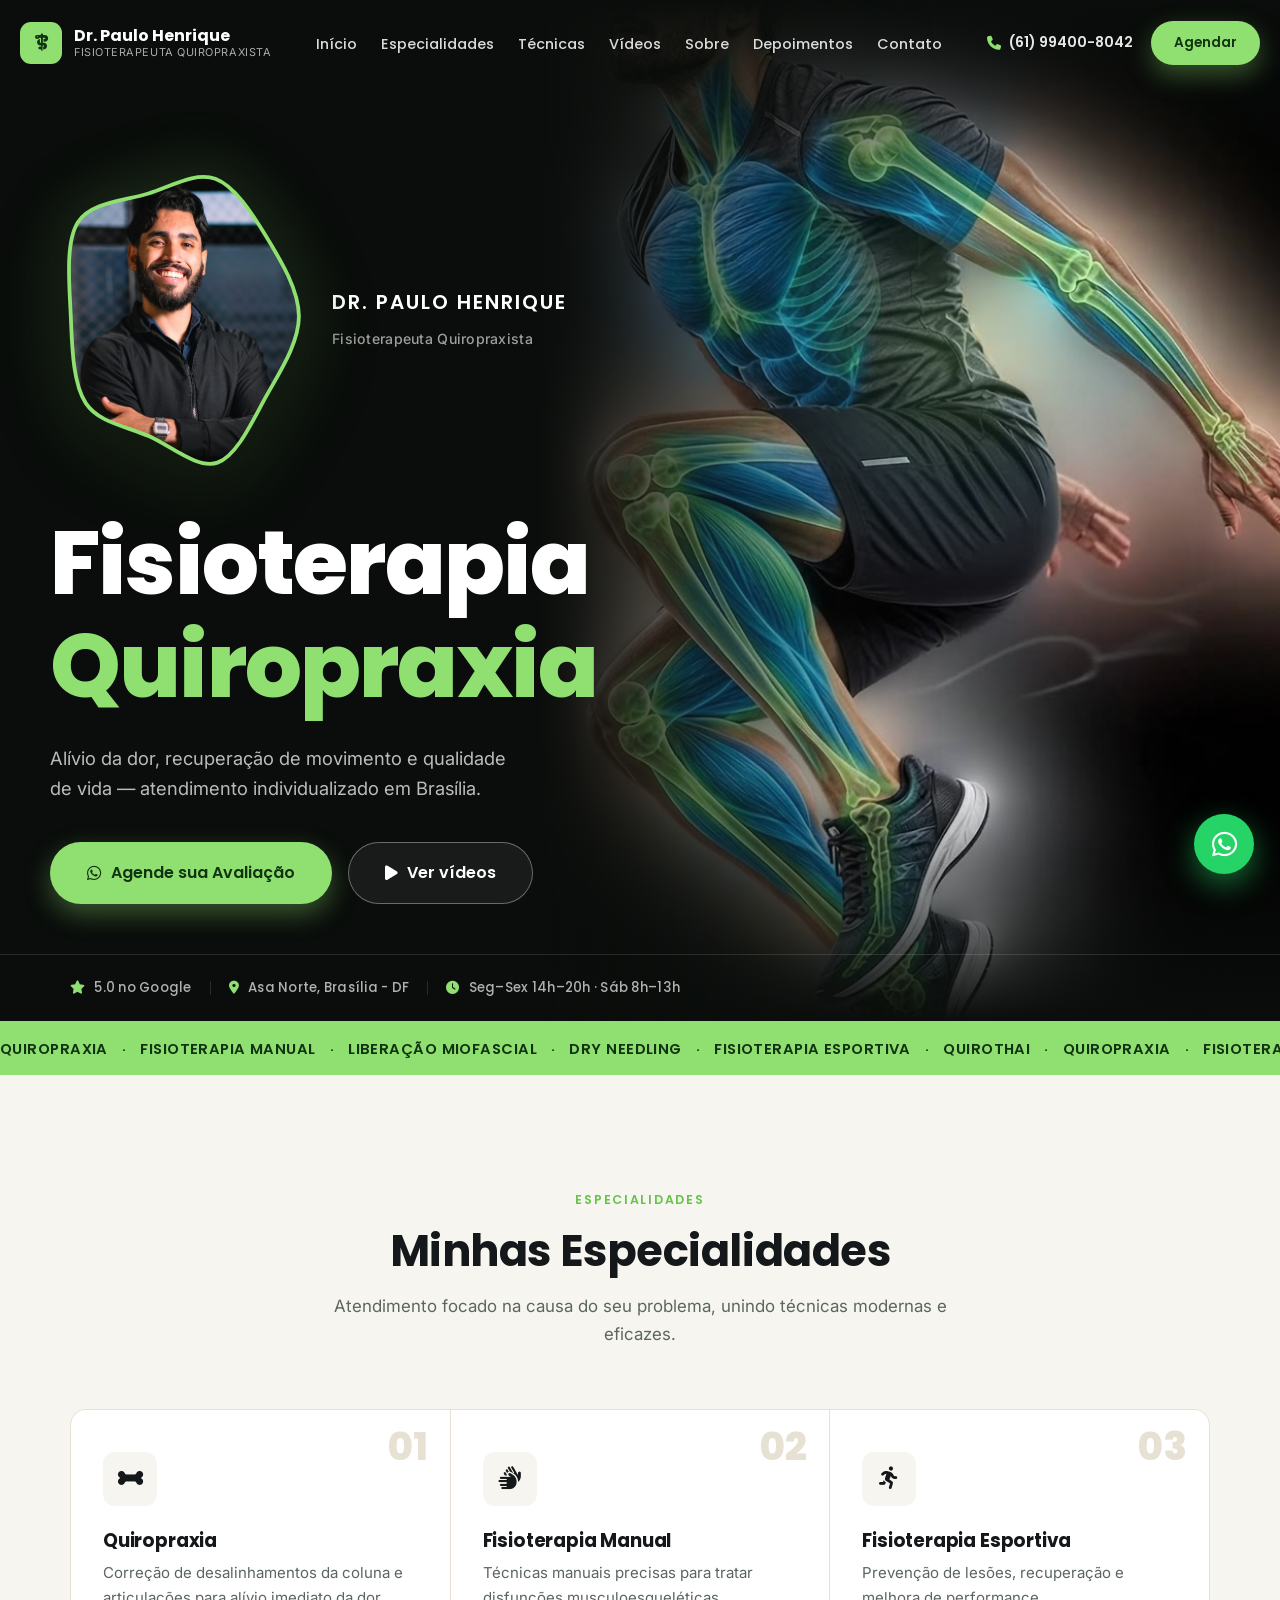
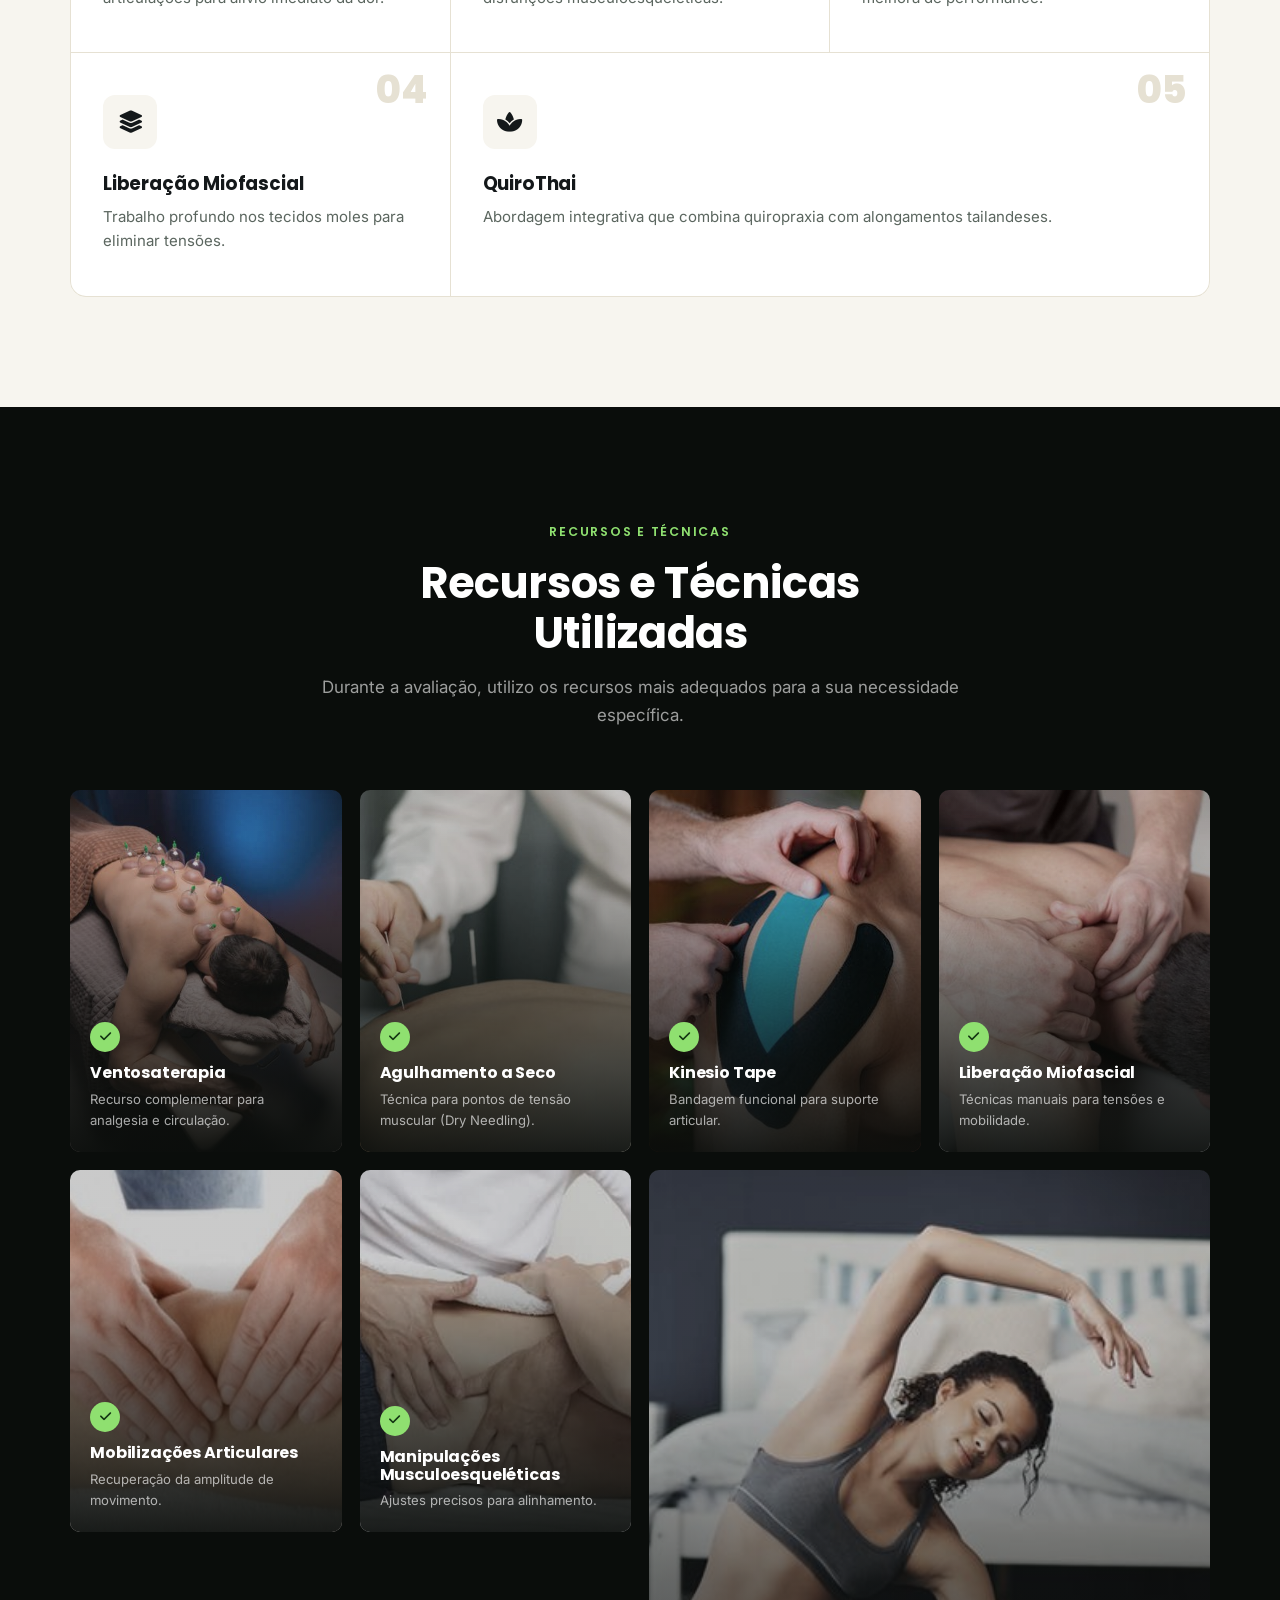
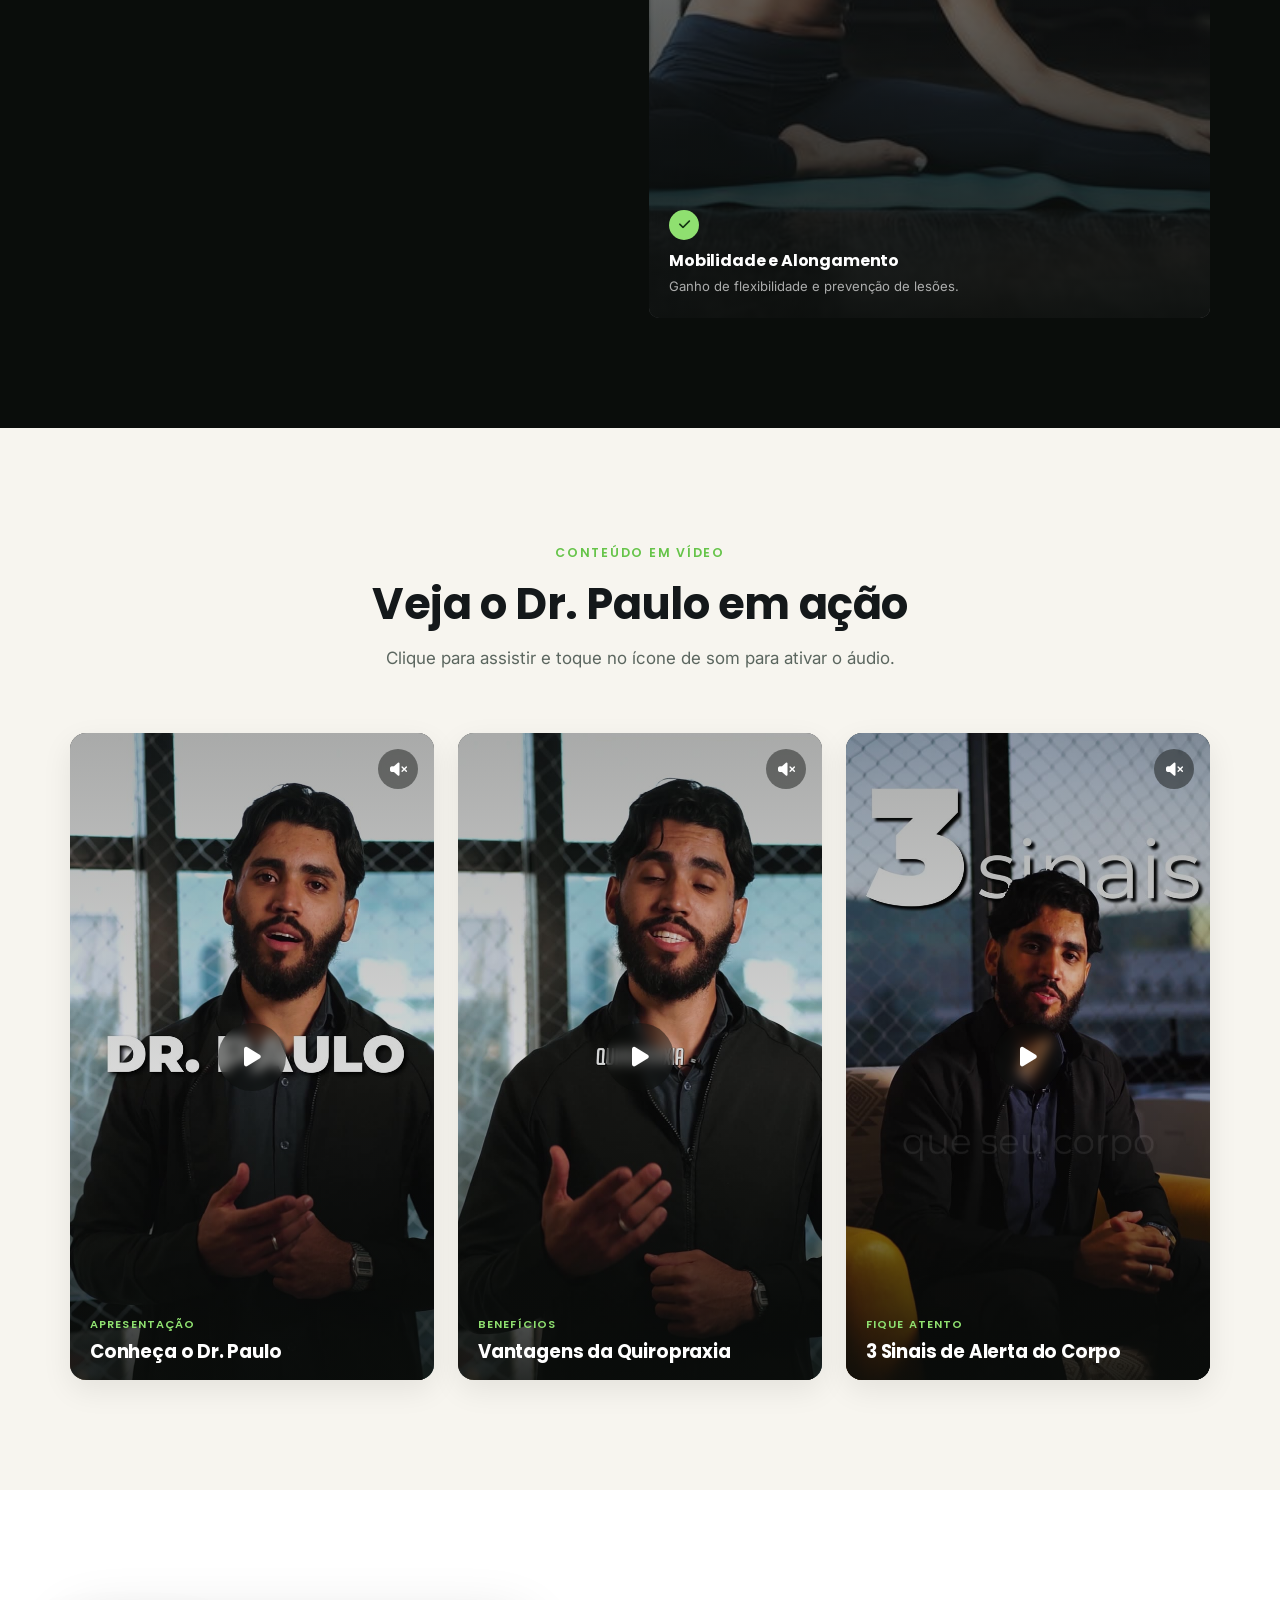
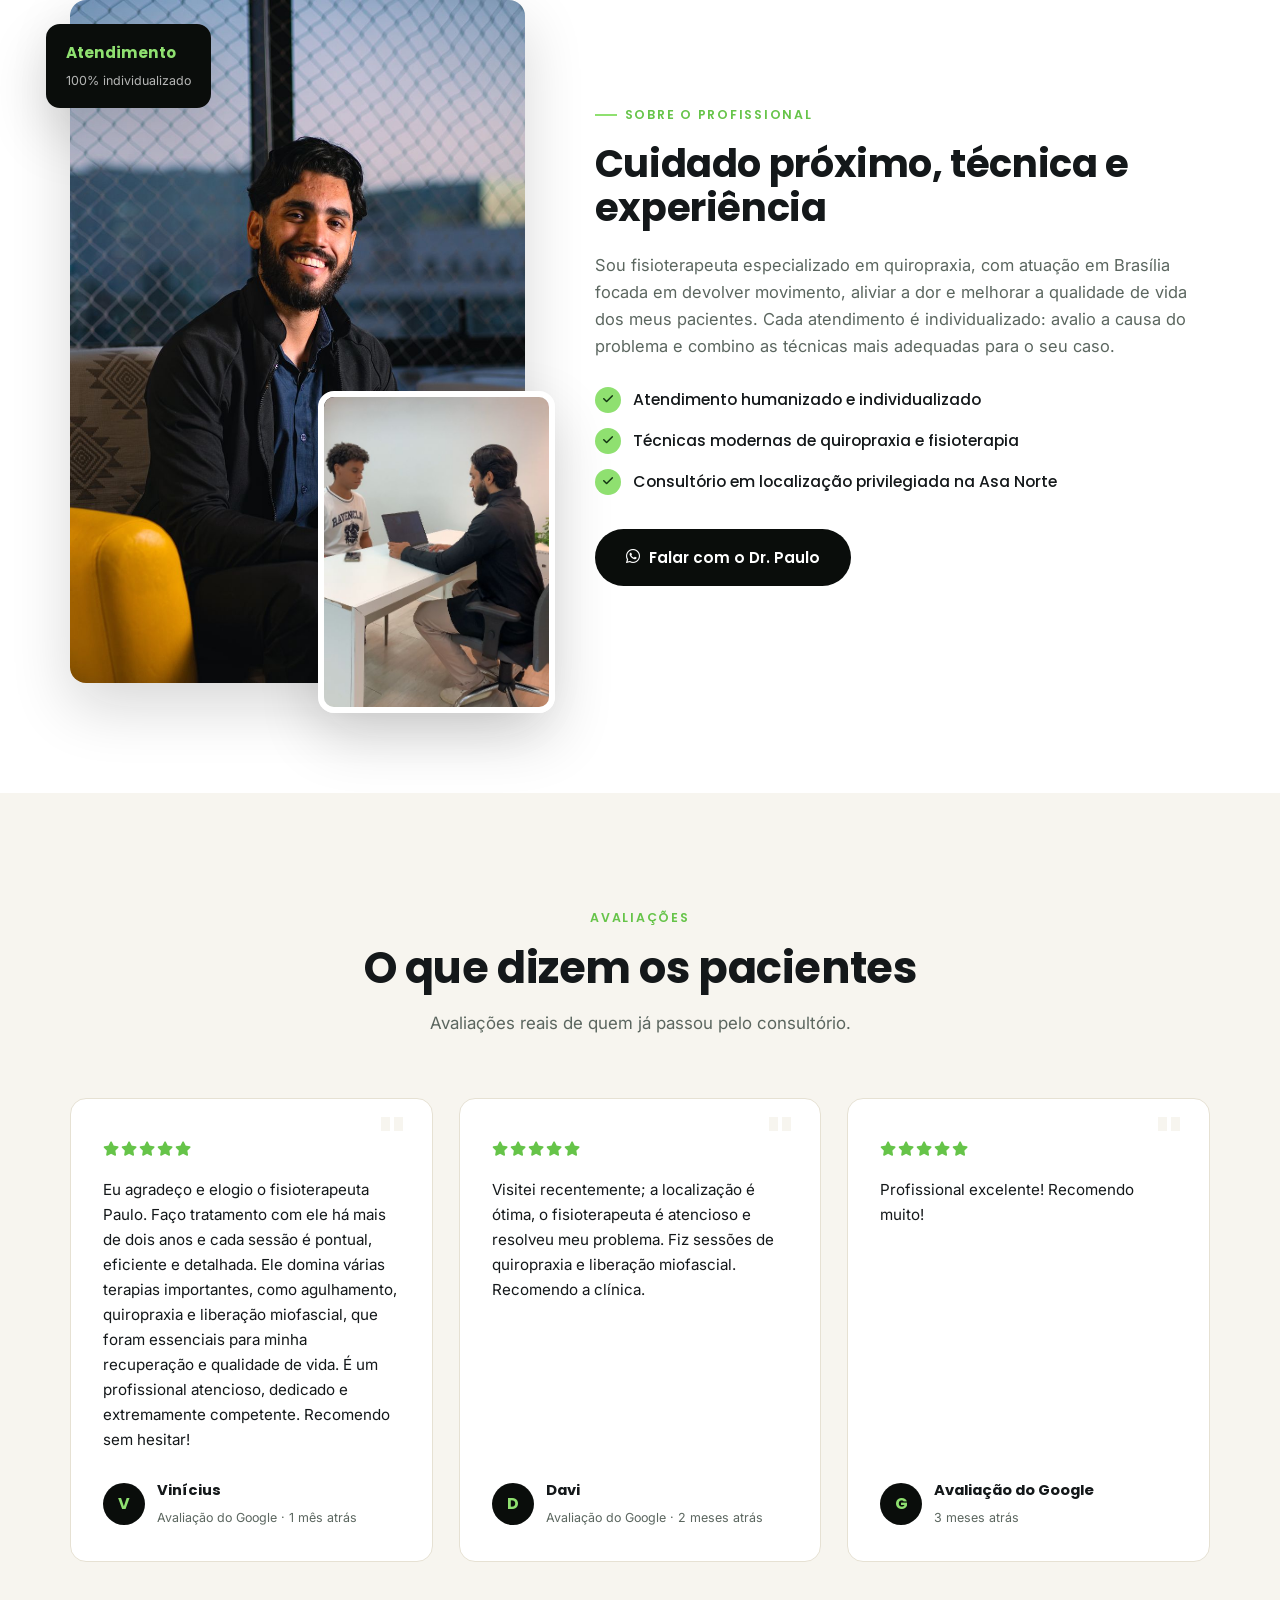
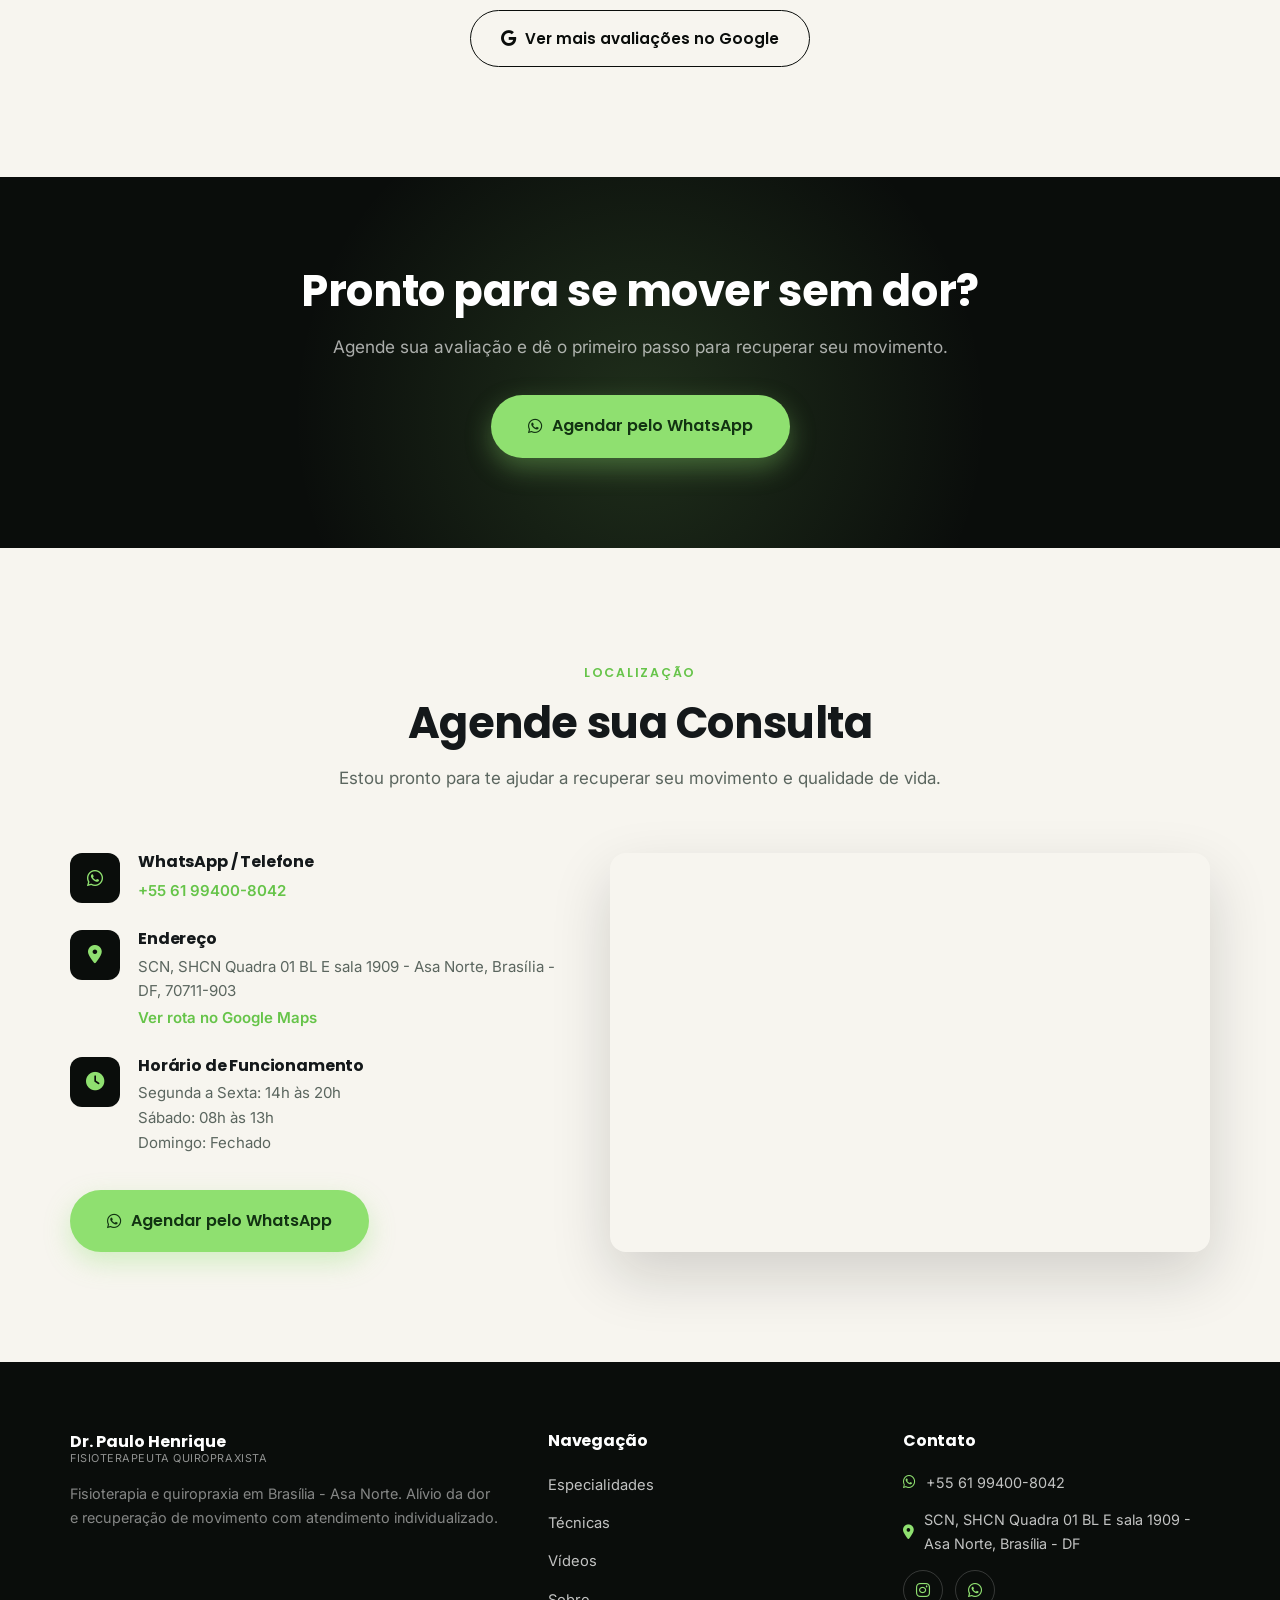
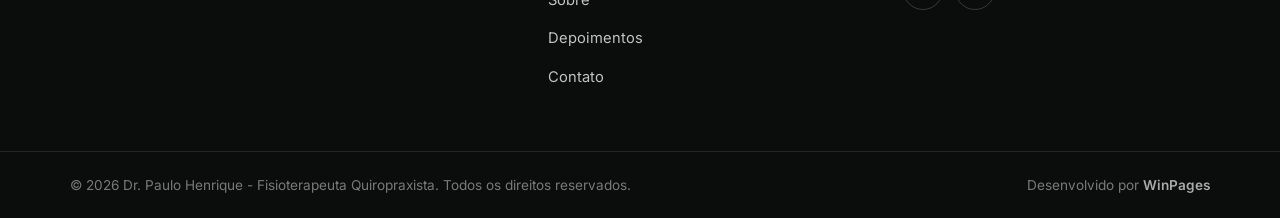
==== commit 35b20a99: "winpages" ====
--- a/index.html
+++ b/index.html
@@ -91,8 +91,9 @@
     <div class="hero__curtain"></div>
 
     <div class="hero__video-wrap">
-      <video class="hero__video" id="heroVideo" muted loop playsinline preload="none" poster="assets/img/hero-movimento-poster.jpg">
-        <source data-src="assets/video/hero-movimento.mp4" type="video/mp4">
+      <video class="hero__video" id="heroVideo" muted loop playsinline autoplay preload="auto" poster="assets/img/hero-movimento-poster.jpg">
+        <source src="assets/video/hero-movimento-mobile.mp4" media="(max-width: 767px)" type="video/mp4">
+        <source src="assets/video/hero-movimento.mp4" type="video/mp4">
       </video>
       <div class="hero__video-fade"></div>
       <div class="hero__glow"></div>
@@ -490,14 +491,15 @@
       <p><i class="fa-brands fa-whatsapp"></i> +55 61 99400-8042</p>
       <p><i class="fa-solid fa-location-dot"></i> SCN, SHCN Quadra 01 BL E sala 1909 - Asa Norte, Brasília - DF</p>
       <div class="footer__social">
-        <a href="#" aria-label="Instagram"><i class="fa-brands fa-instagram"></i></a>
+        <a href="https://www.instagram.com/fisio.pauloquiro/" target="_blank" rel="noopener" aria-label="Instagram"><i class="fa-brands fa-instagram"></i></a>
         <a href="https://wa.me/5561994008042" target="_blank" rel="noopener" aria-label="WhatsApp"><i class="fa-brands fa-whatsapp"></i></a>
       </div>
     </div>
   </div>
   <div class="footer__bottom">
-    <div class="container">
+    <div class="container footer__bottom-inner">
       <p>&copy; <span id="year"></span> Dr. Paulo Henrique - Fisioterapeuta Quiropraxista. Todos os direitos reservados.</p>
+      <p class="footer__credit">Desenvolvido por <a href="https://www.winpages.com.br/" target="_blank" rel="noopener">WinPages</a></p>
     </div>
   </div>
 </footer>
--- a/css/style.css
+++ b/css/style.css
@@ -556,7 +556,13 @@
 }
 .reel-card__play:hover { background: var(--accent); color: var(--accent-ink); transform: translate(-50%, -50%) scale(1.08); }
 .reel-card.is-playing .reel-card__play { opacity: 0; pointer-events: none; }
-.reel-card:hover .reel-card__play { opacity: 1; pointer-events: auto; }
+
+/* Revelar o botão ao passar o mouse só em dispositivos com hover de verdade
+   (mouse). Em touch (celular), ":hover" fica "grudado" após o toque e
+   sobrepunha a regra acima, deixando o ícone de play/pause preso na tela. */
+@media (hover: hover) and (pointer: fine) {
+  .reel-card:hover .reel-card__play { opacity: 1; pointer-events: auto; }
+}
 
 .reel-card__info {
   position: absolute;
@@ -772,6 +778,17 @@
   color: rgba(255,255,255,0.45);
 }
 .footer__bottom p { max-width: 640px; margin: 0 auto; }
+.footer__bottom-inner {
+  display: flex;
+  align-items: center;
+  justify-content: space-between;
+  gap: 16px;
+  flex-wrap: wrap;
+  max-width: 1180px;
+}
+.footer__bottom-inner p { max-width: none; margin: 0; }
+.footer__credit a { color: rgba(255,255,255,0.65); font-weight: 600; transition: color 0.2s ease; }
+.footer__credit a:hover { color: var(--accent); }
 
 /* ==========================================================================
    WHATSAPP FLOAT
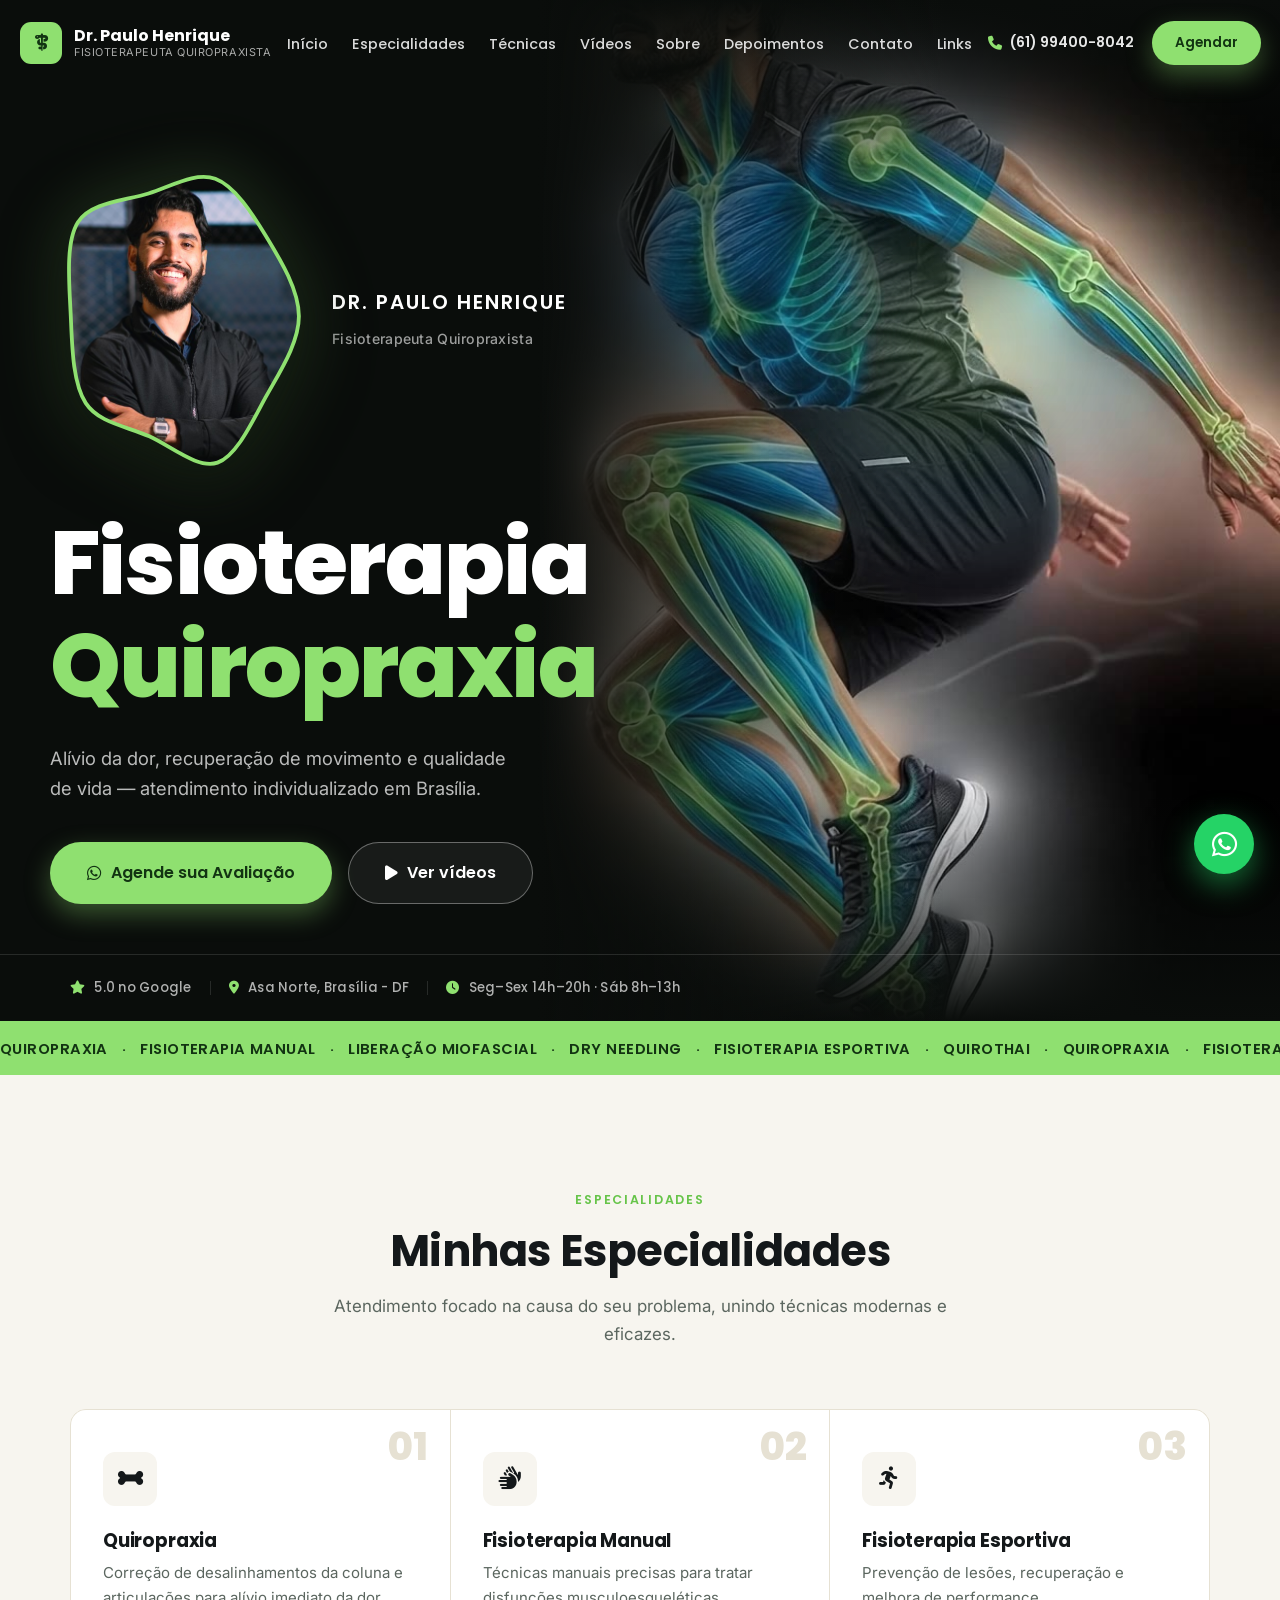
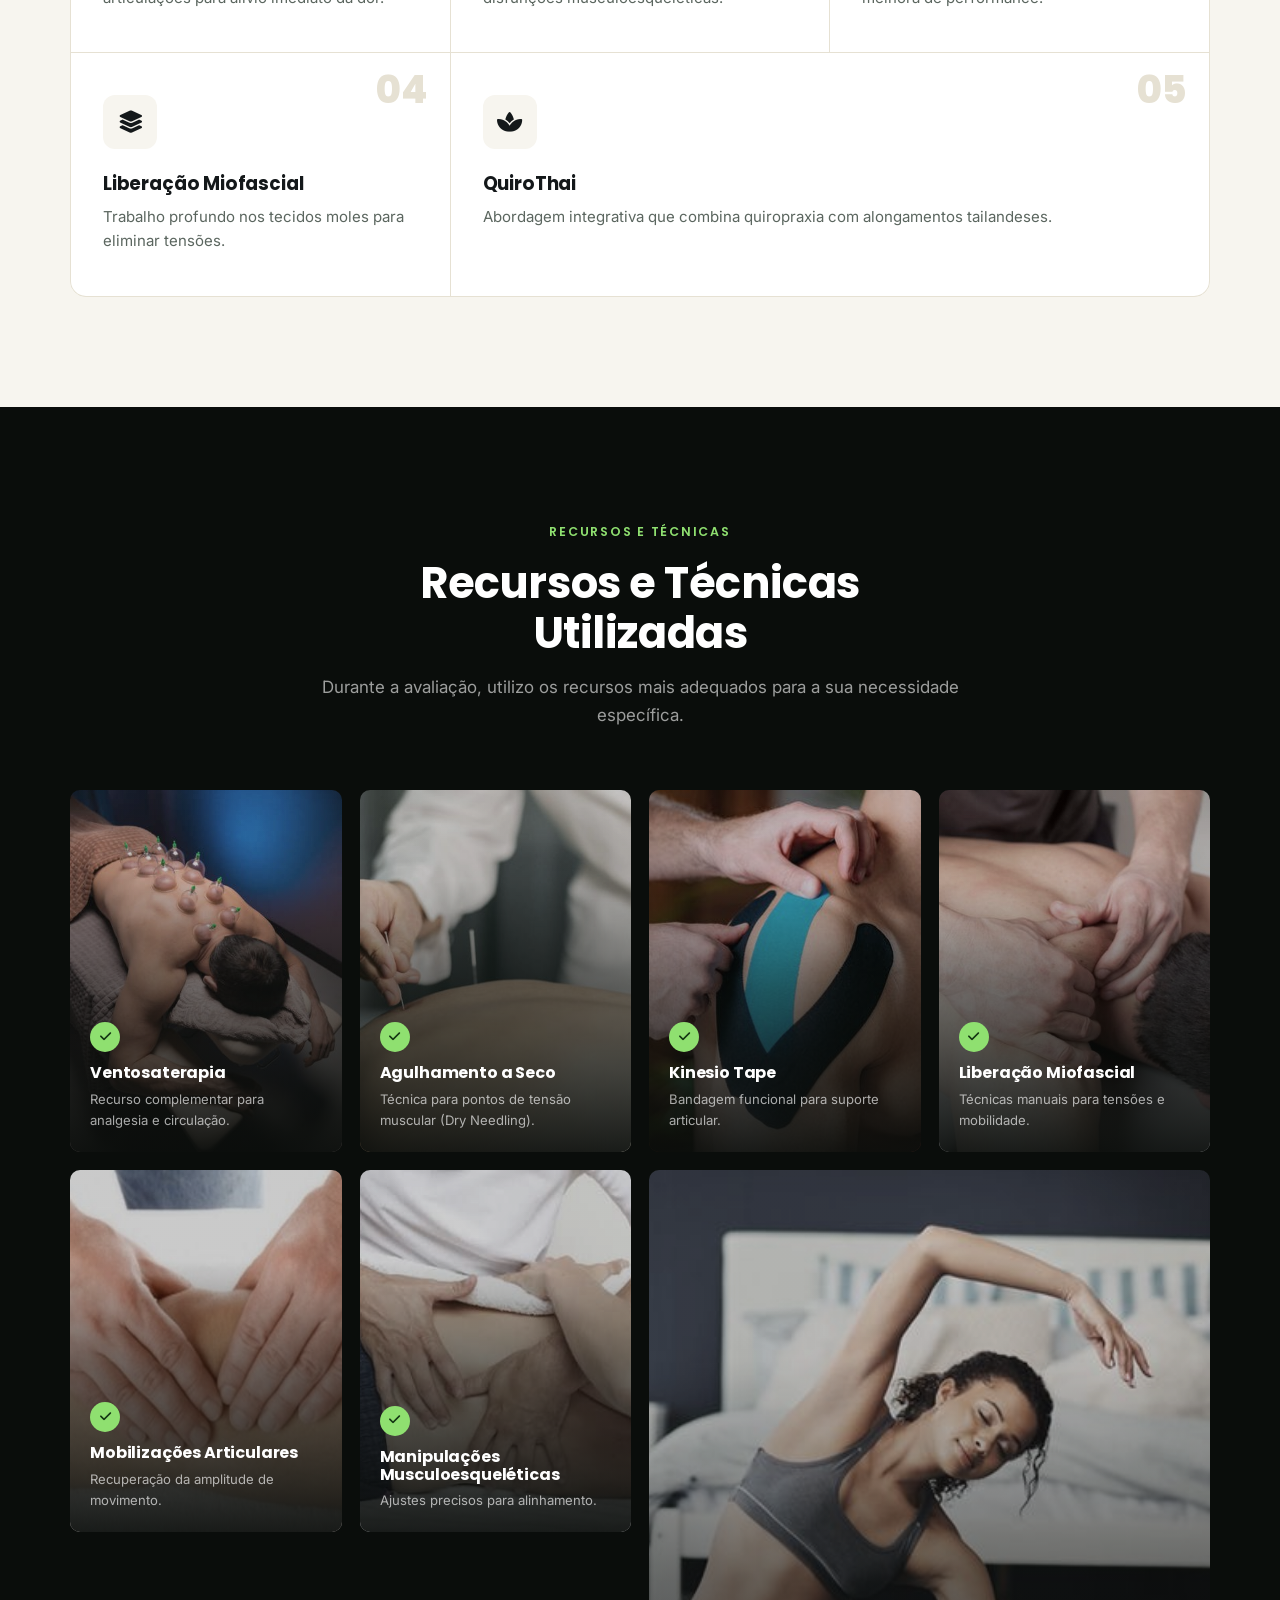
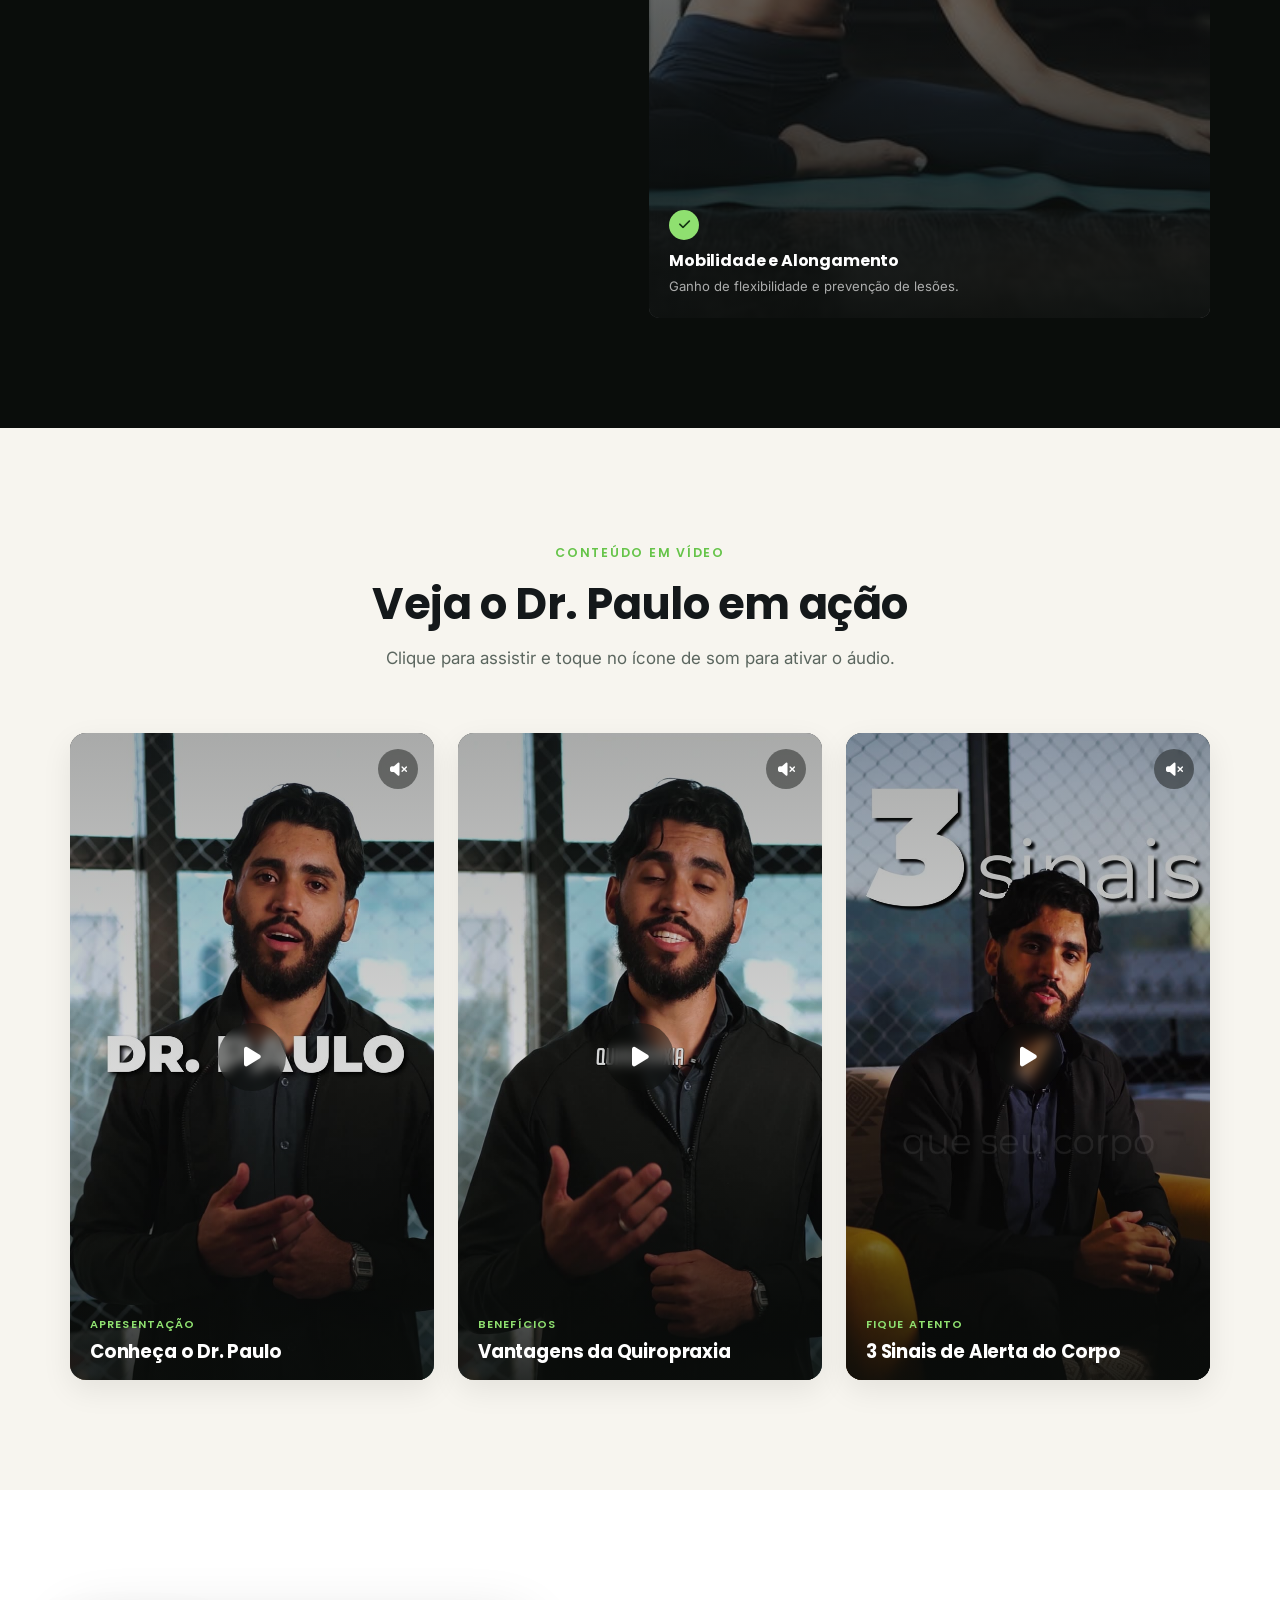
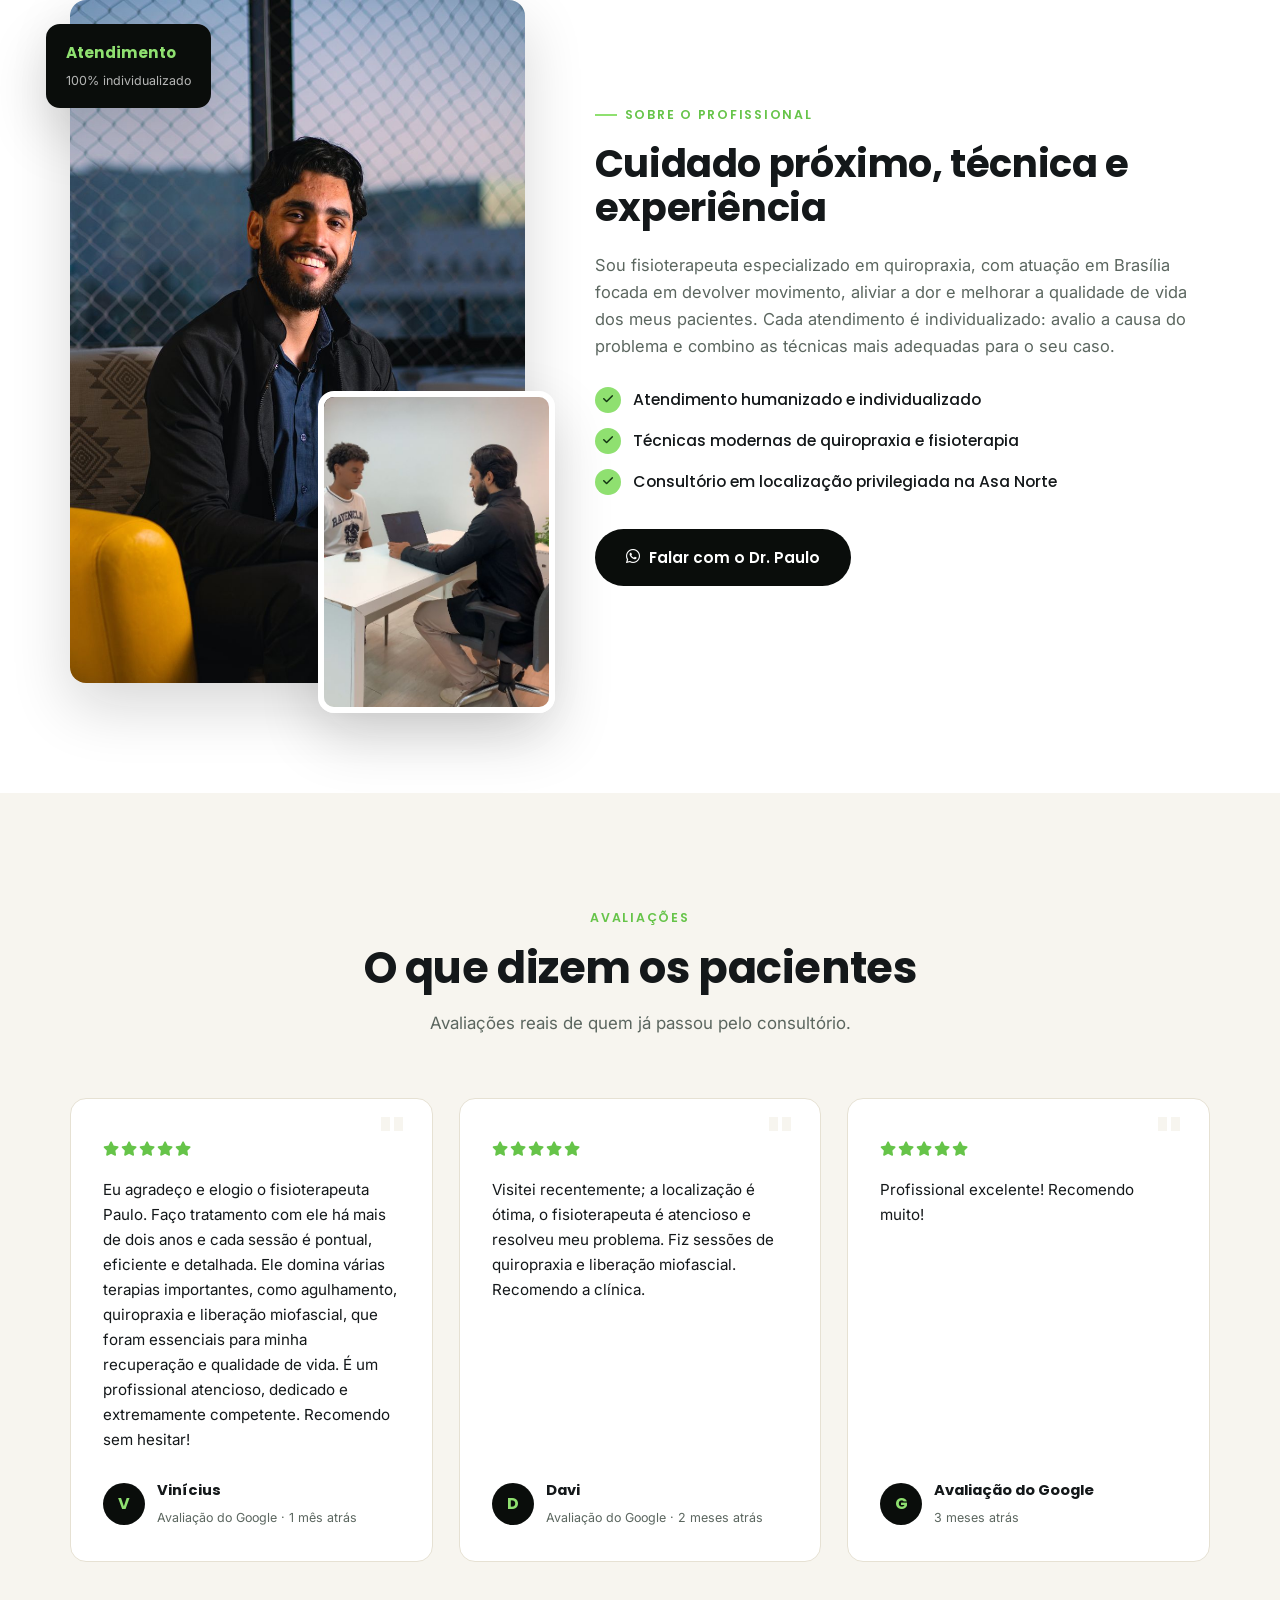
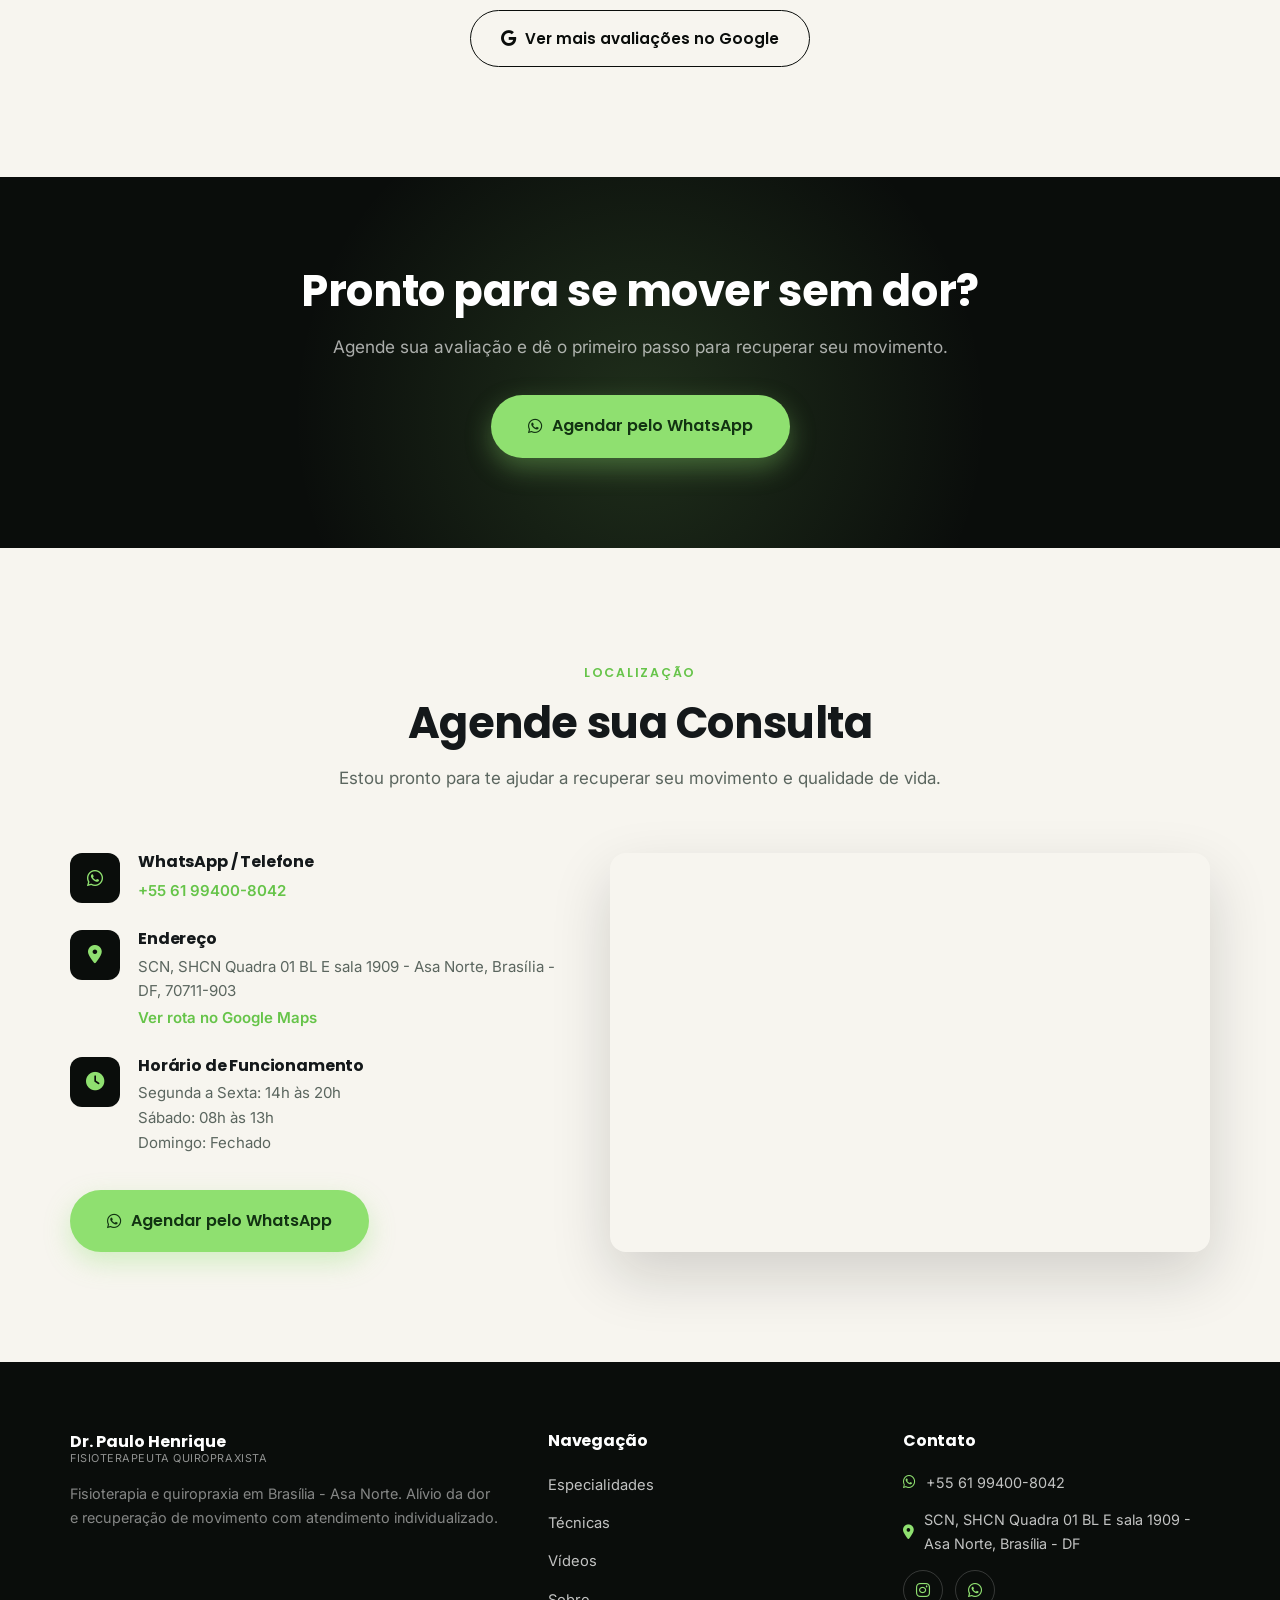
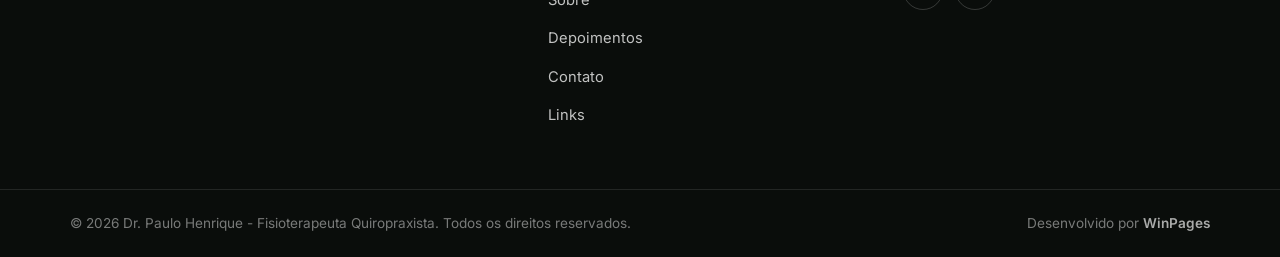
==== commit 3e2cc857: "Adiciona item "Links" no menu do header e no rodapé" ====
--- a/index.html
+++ b/index.html
@@ -71,6 +71,7 @@
         <li><a href="#sobre" class="nav__link">Sobre</a></li>
         <li><a href="#depoimentos" class="nav__link">Depoimentos</a></li>
         <li><a href="#contato" class="nav__link">Contato</a></li>
+        <li><a href="links/index.html" class="nav__link">Links</a></li>
       </ul>
     </nav>
 
@@ -483,6 +484,7 @@
         <li><a href="#sobre">Sobre</a></li>
         <li><a href="#depoimentos">Depoimentos</a></li>
         <li><a href="#contato">Contato</a></li>
+        <li><a href="links/index.html">Links</a></li>
       </ul>
     </div>
 
